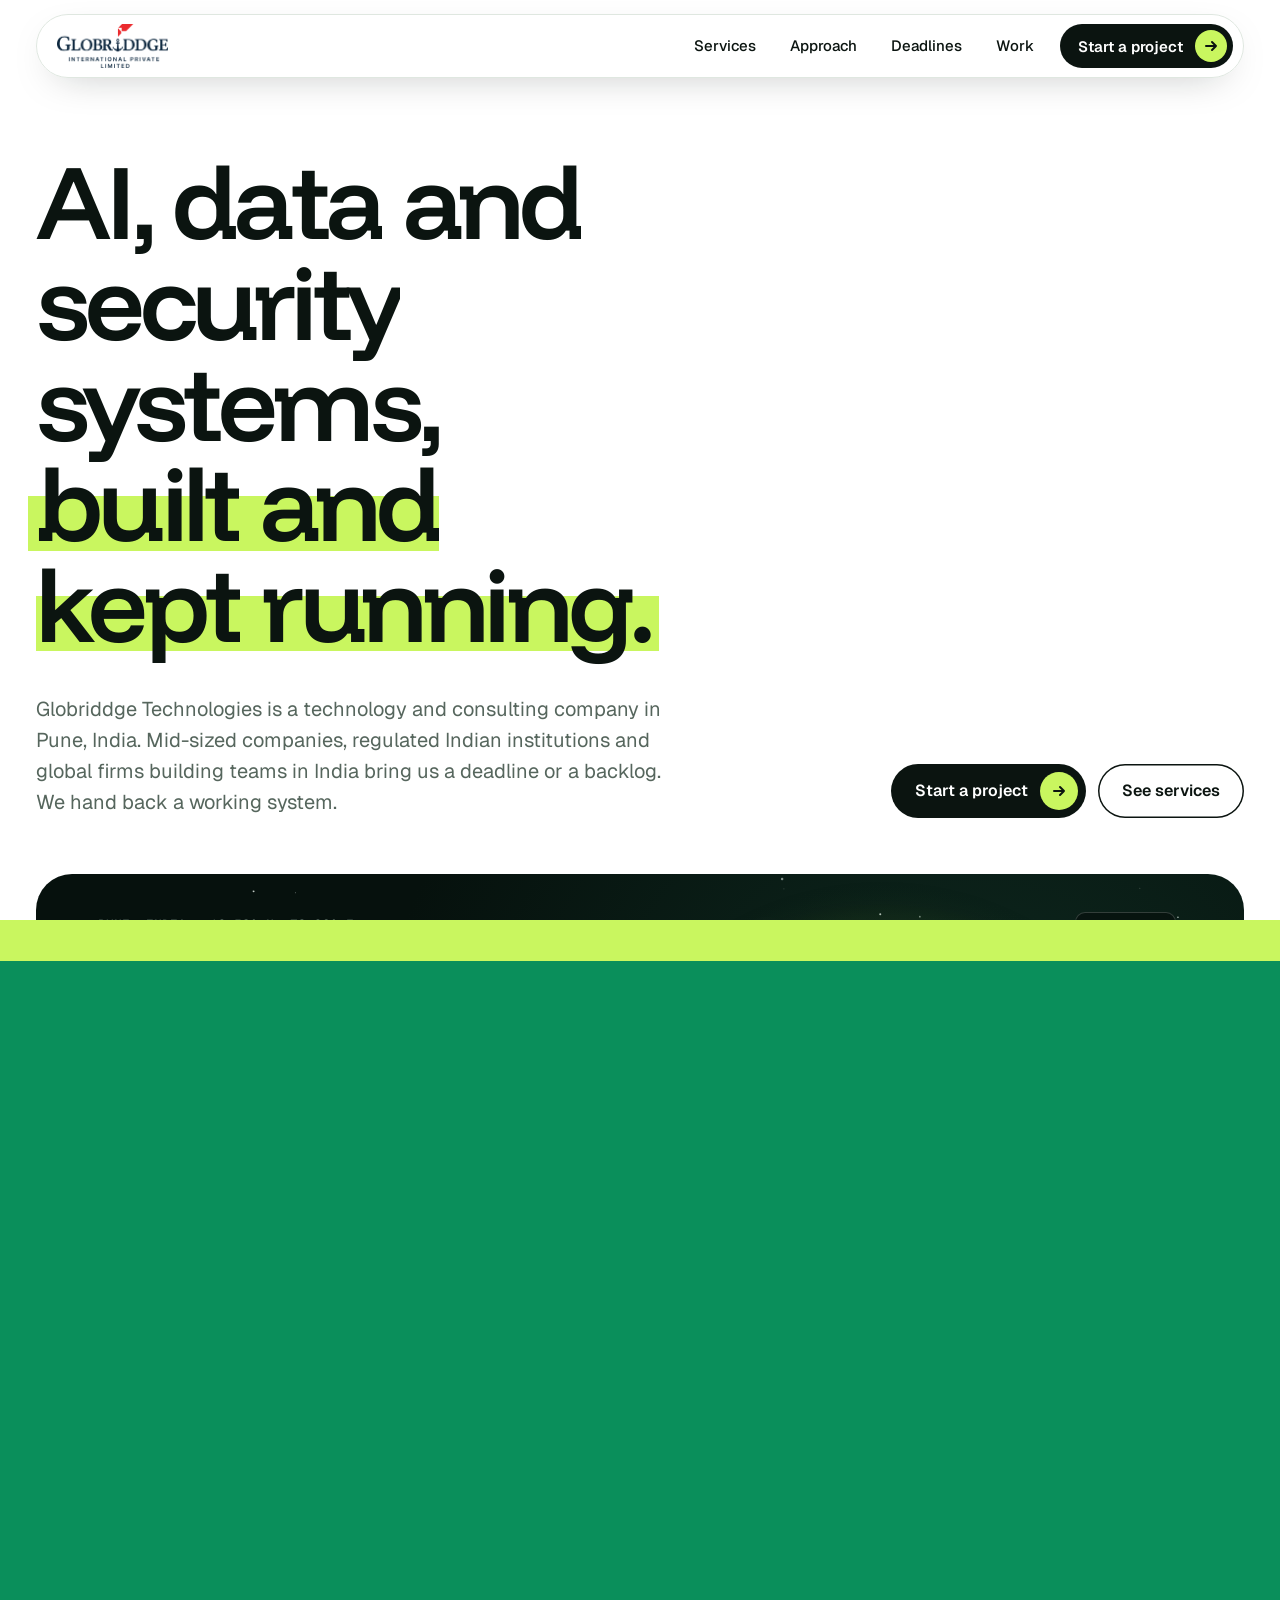
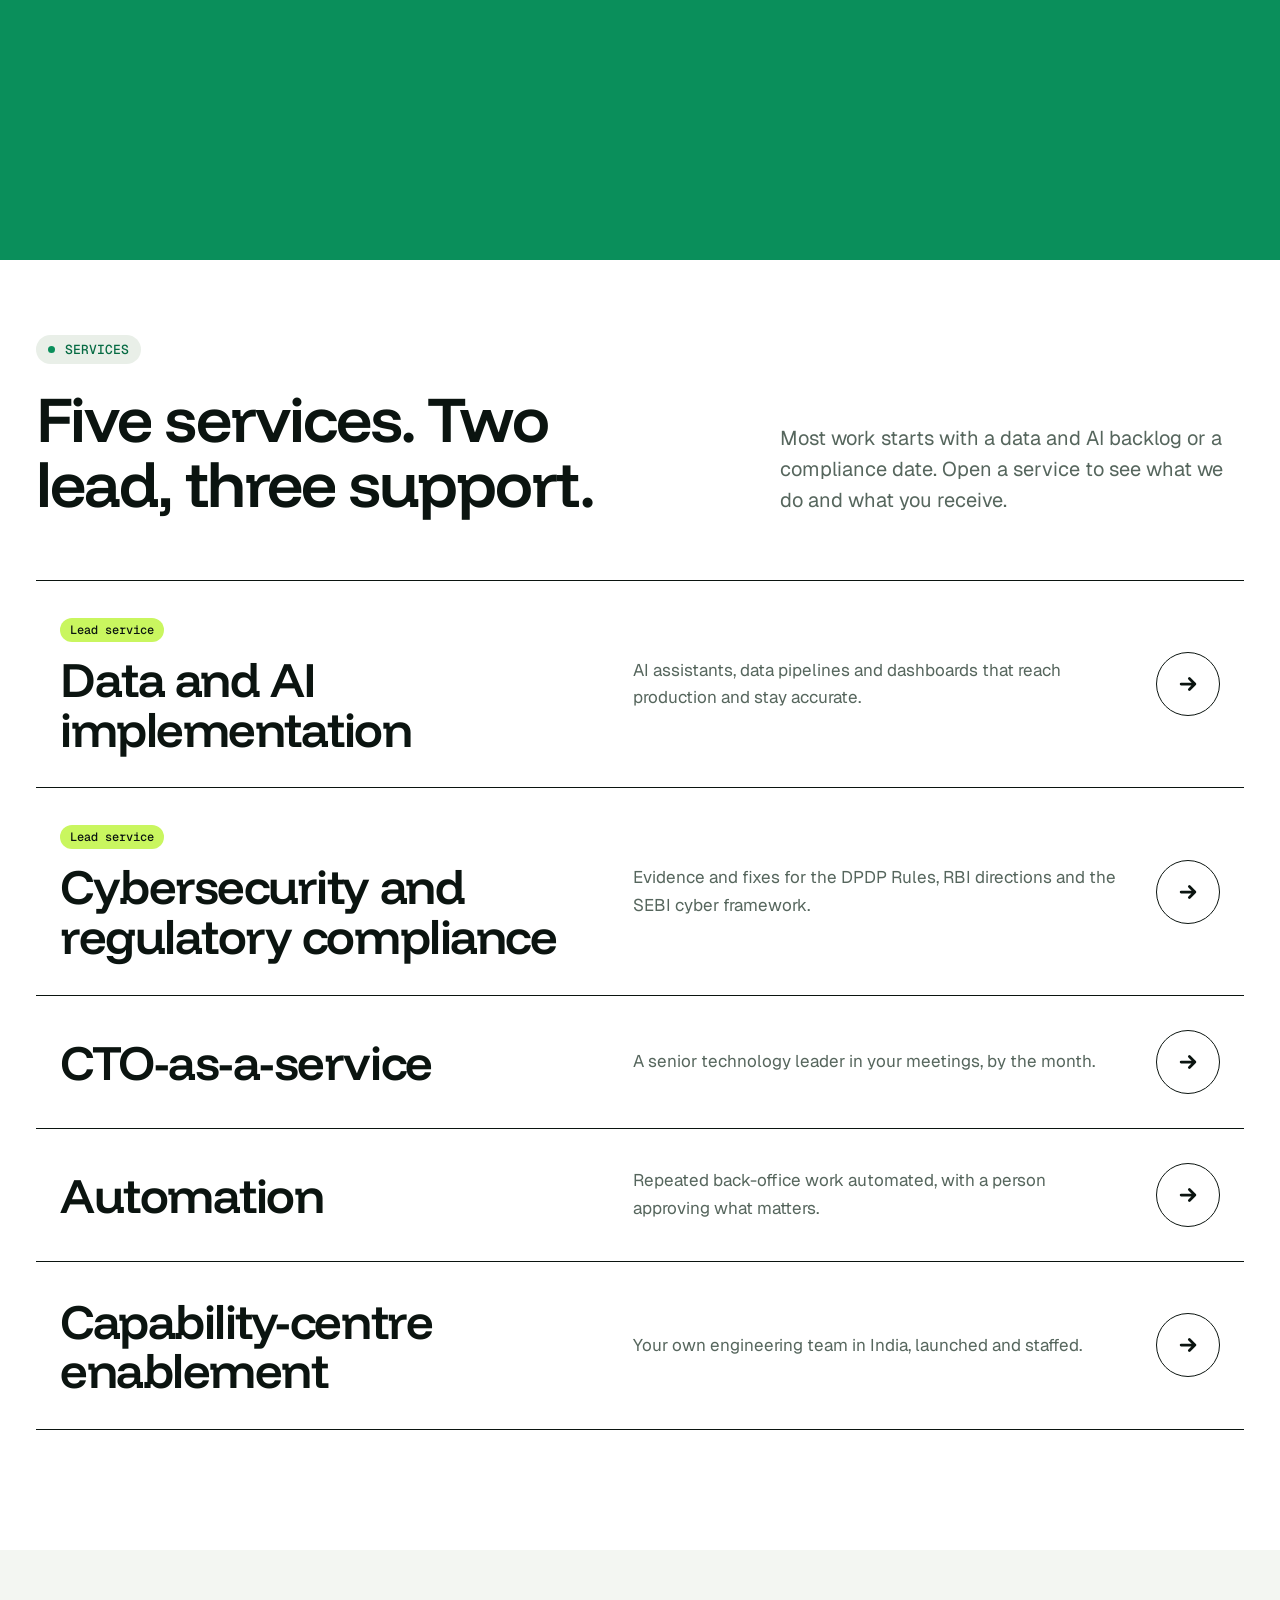
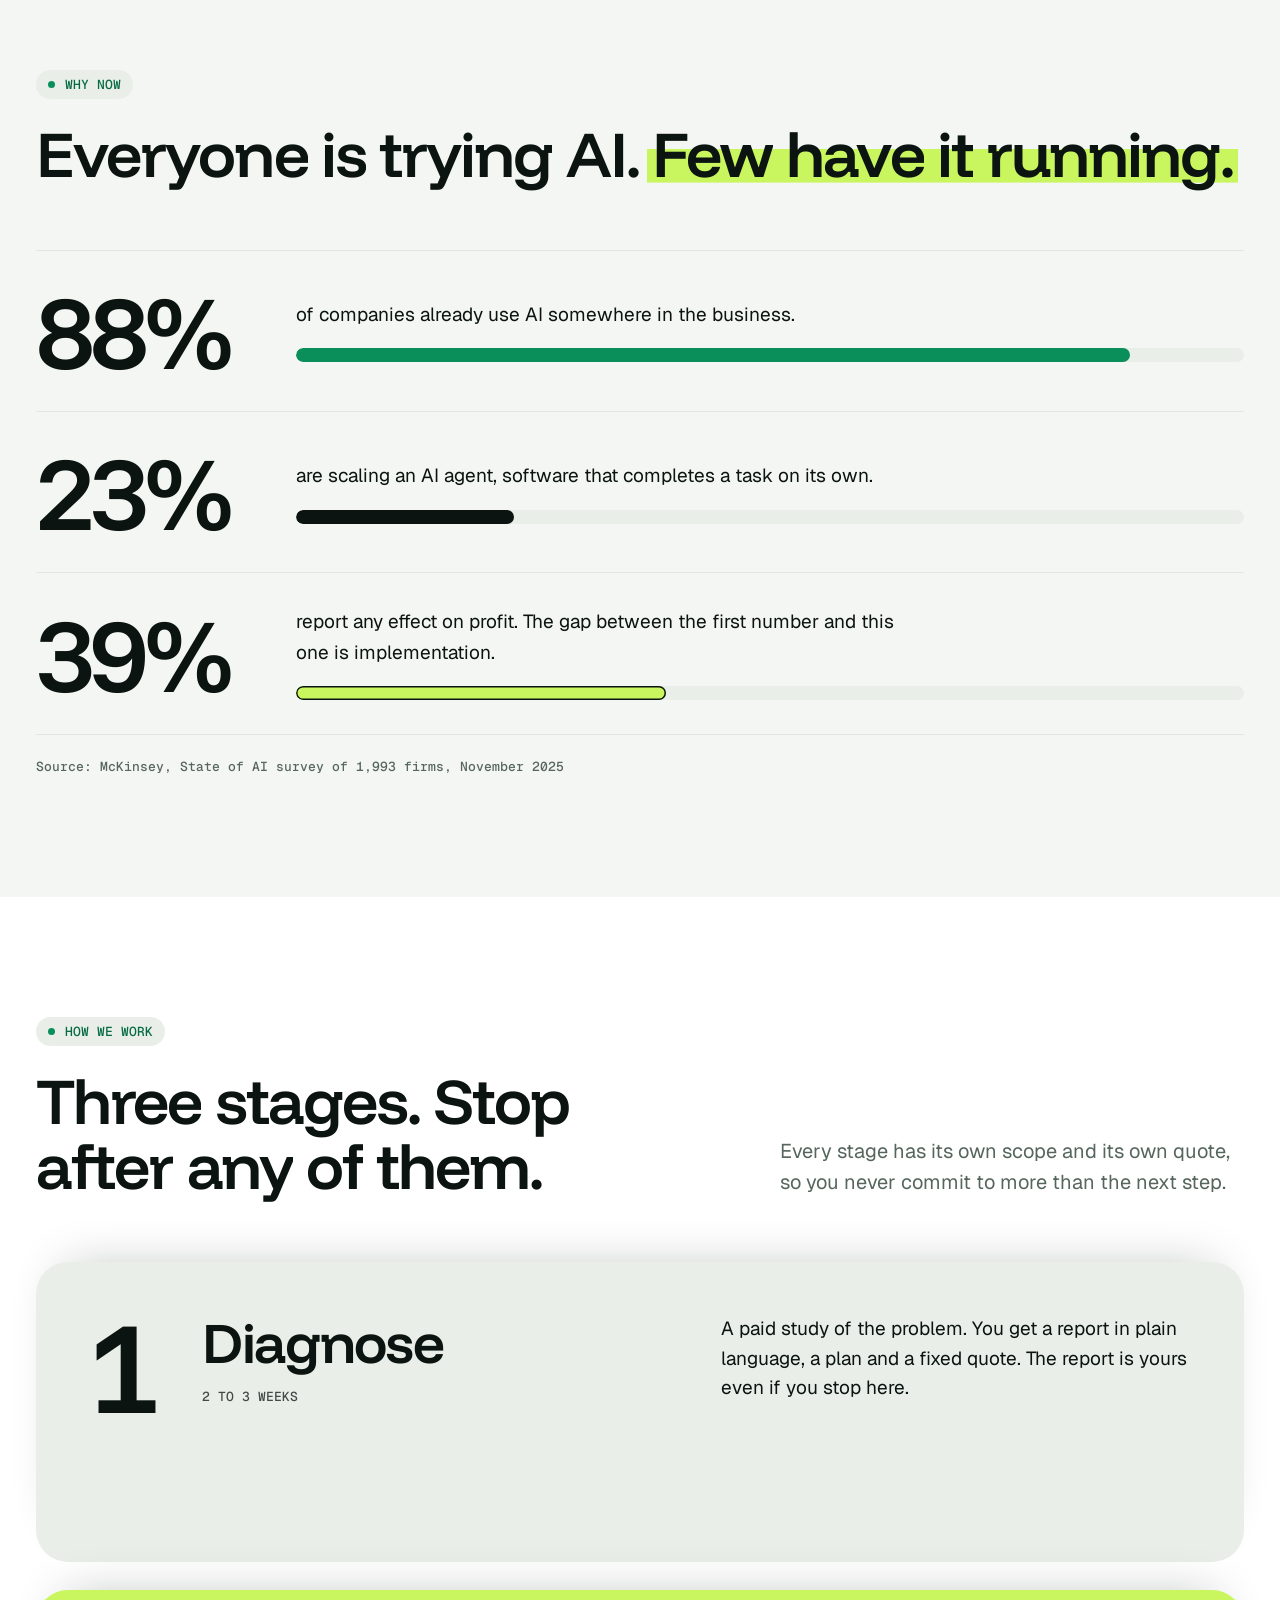
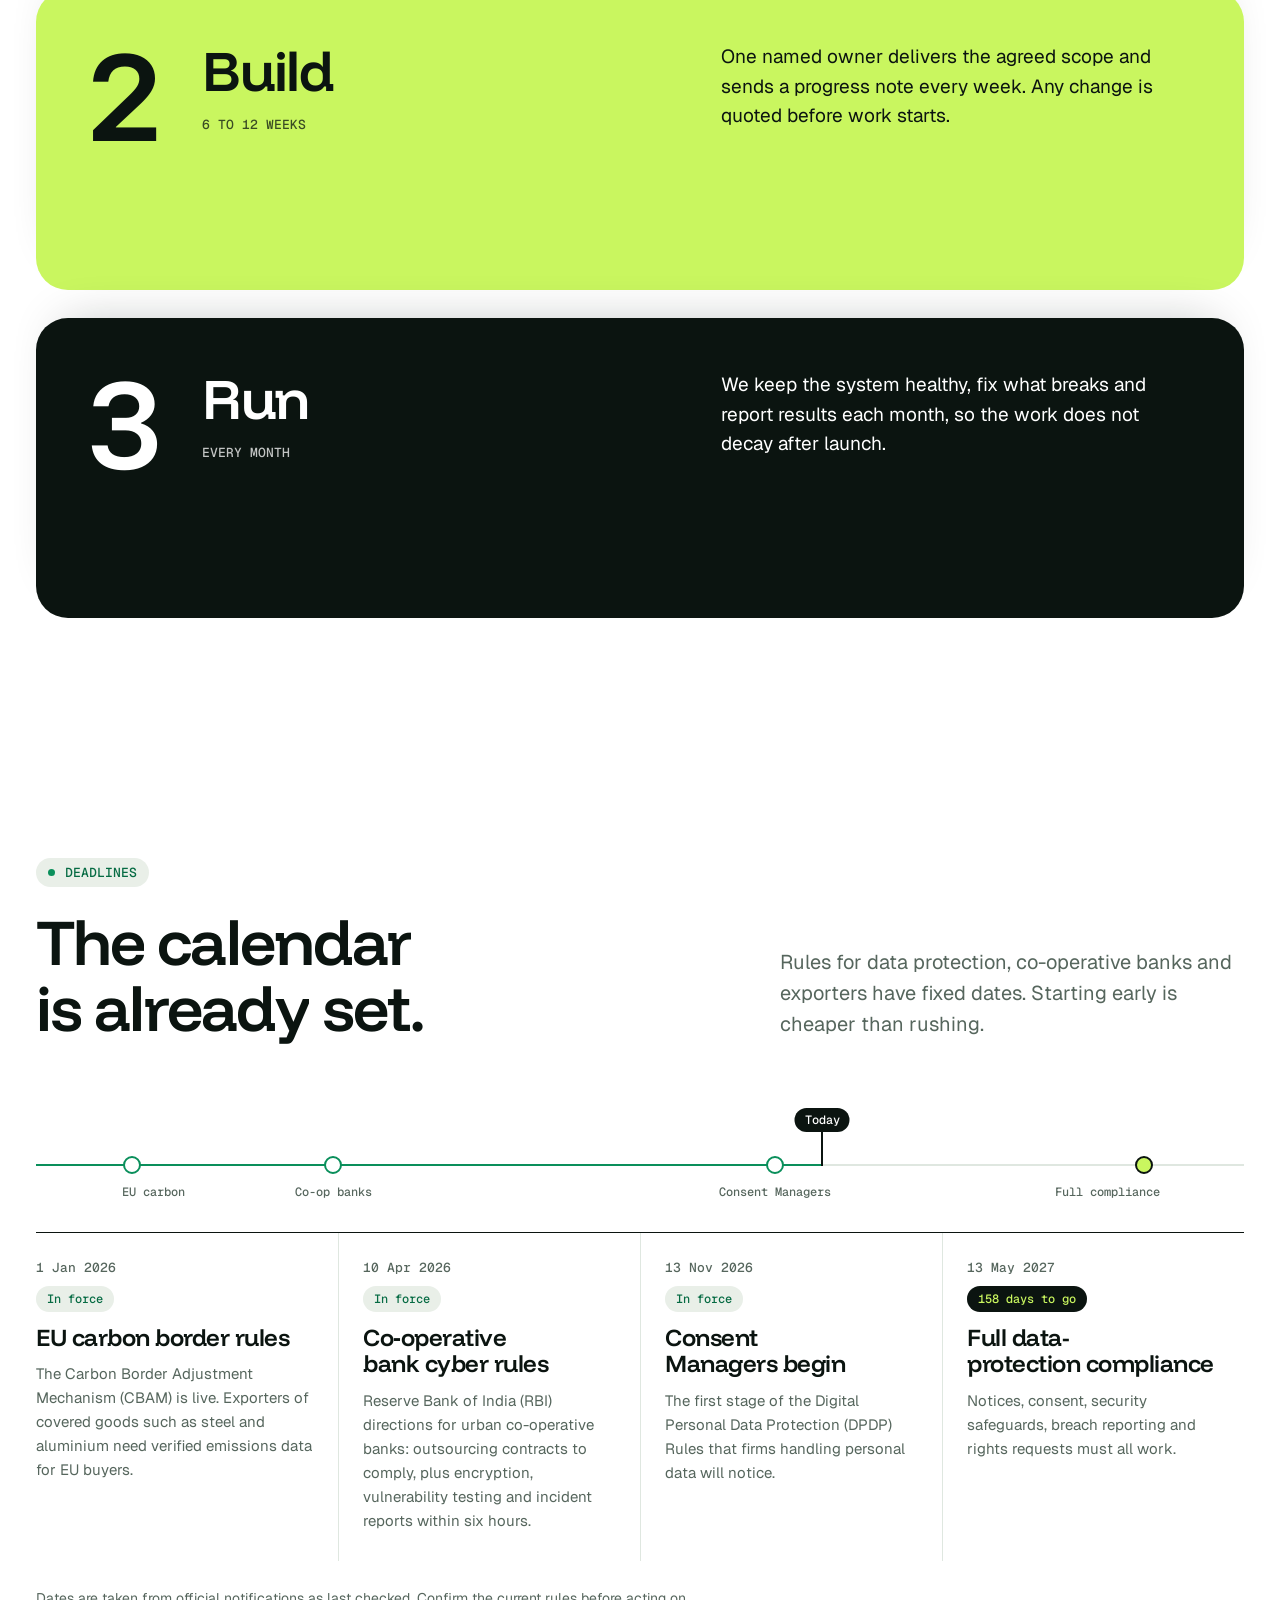
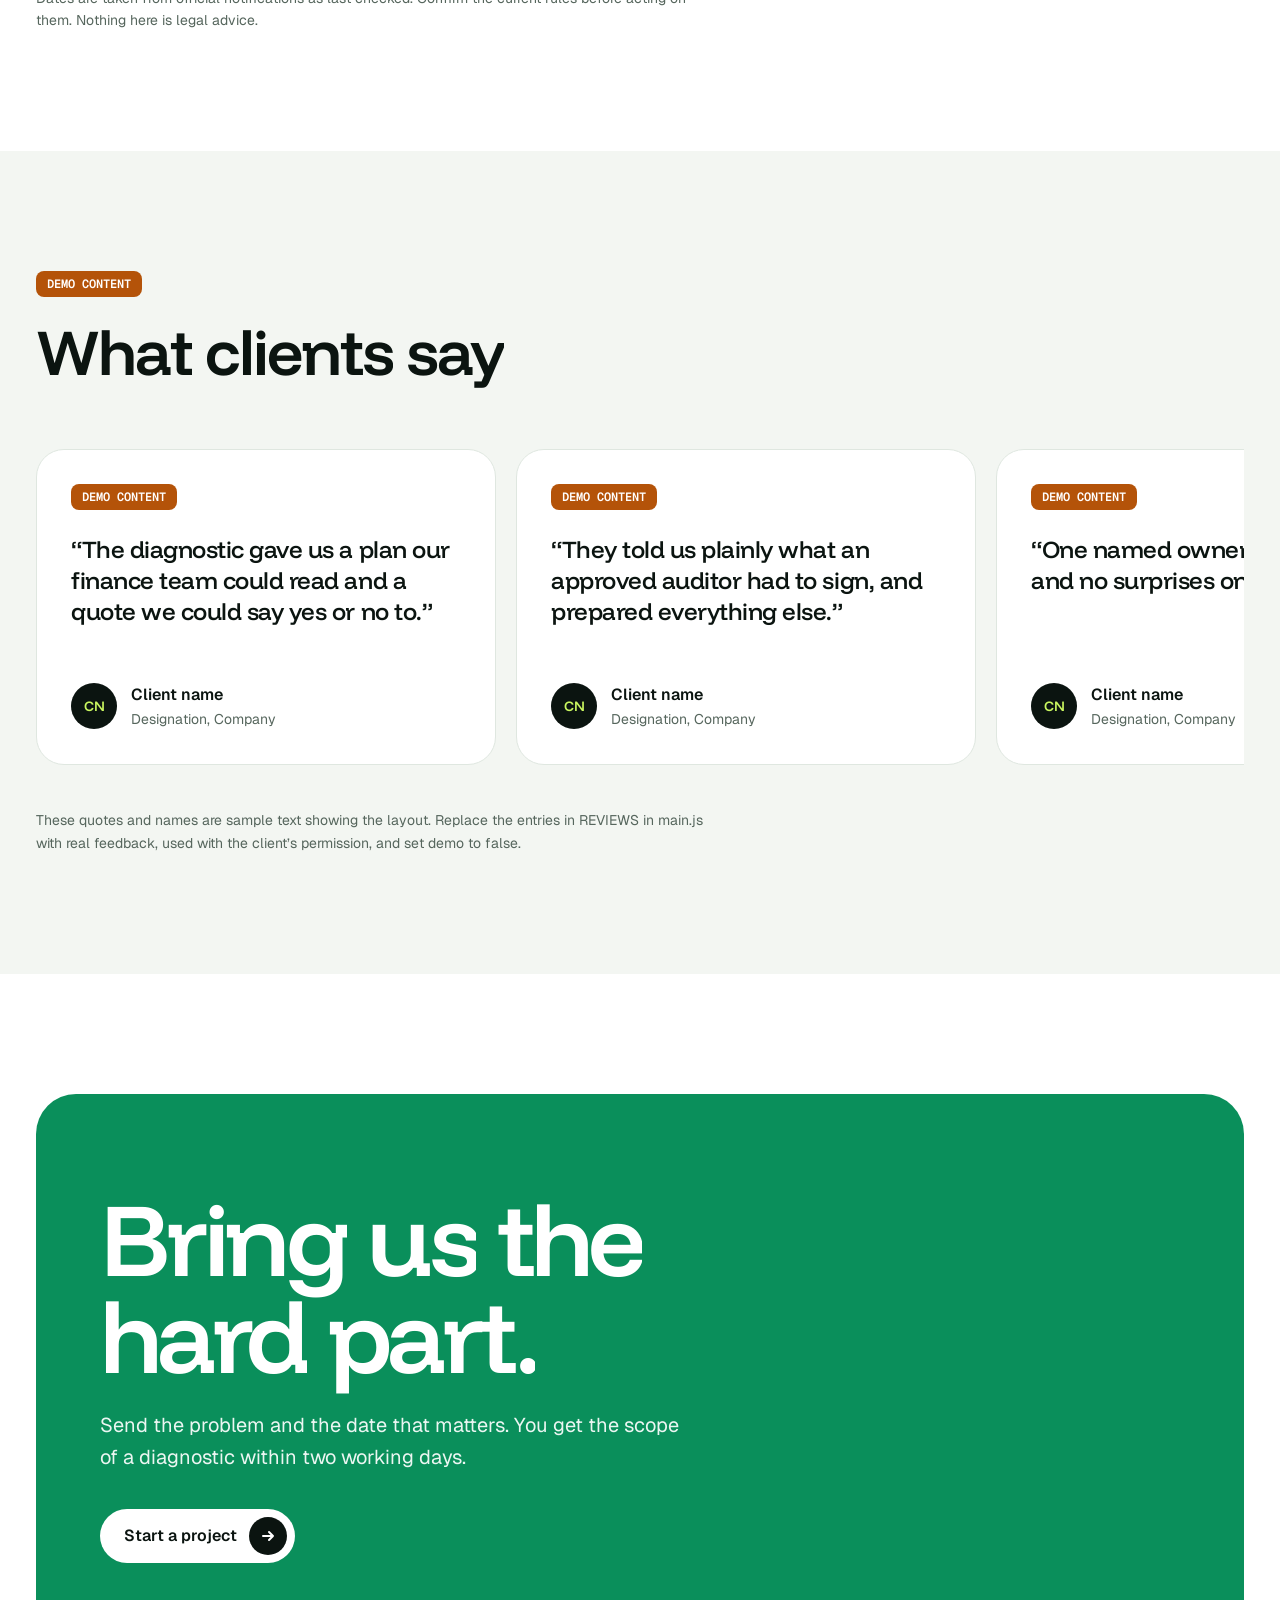
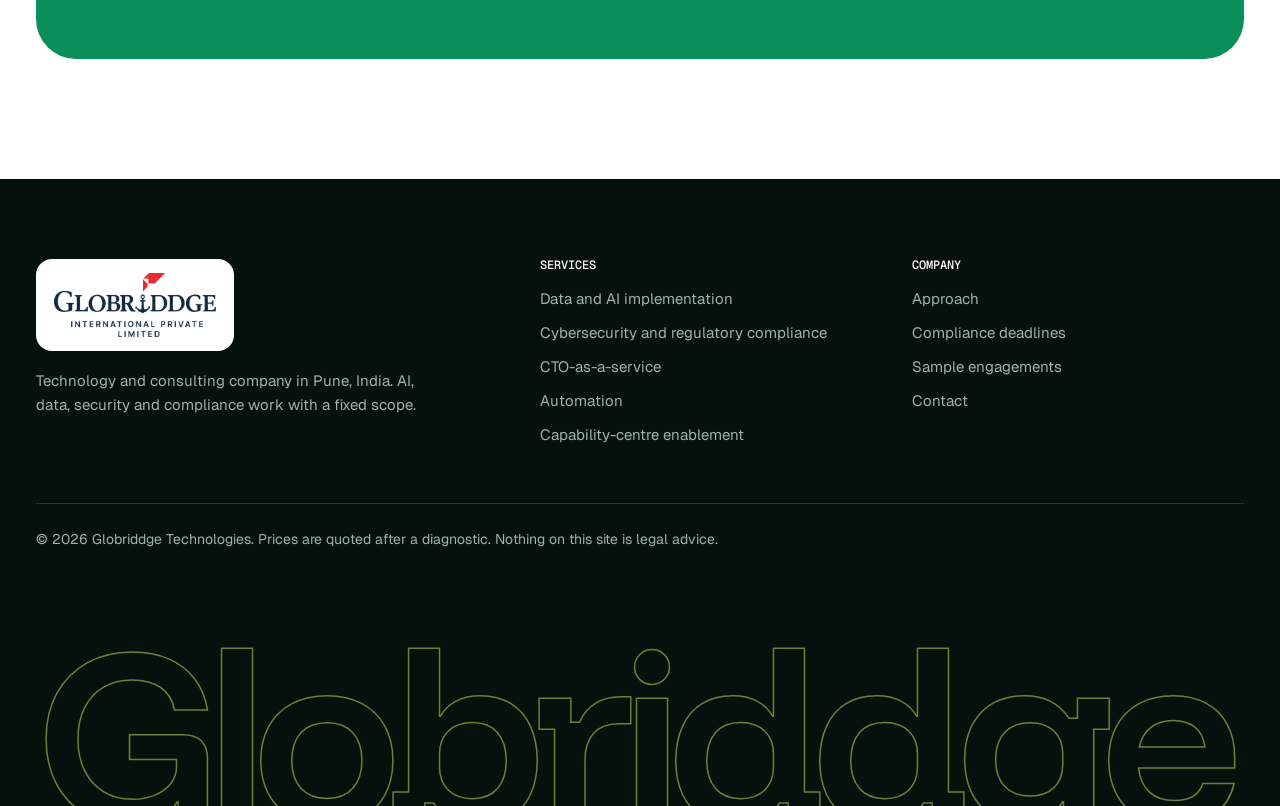
==== index.html @ 0684bd6a "Add Globriddge website for GitHub Pages Co-Authored-By: Claude Fable 5.2 <noreply@anthropic.com> Cla" ====
<!doctype html>
<html lang="en-IN">
<head>
<meta charset="utf-8">
<meta name="viewport" content="width=device-width, initial-scale=1, viewport-fit=cover">
<title>AI, Data and Cybersecurity Consulting, Pune | Globriddge</title>
<meta name="description" content="Technology and consulting company in Pune: AI and data implementation, cybersecurity, DPDP and RBI compliance, and CTO-as-a-service.">
<meta name="robots" content="index, follow, max-image-preview:large">
<link rel="canonical" href="https://globparth.github.io/glob_website/">
<meta name="theme-color" content="#FFFFFF">
<meta name="geo.region" content="IN-MH">
<meta name="geo.placename" content="Pune">
<meta property="og:type" content="website">
<meta property="og:site_name" content="Globriddge Technologies">
<meta property="og:locale" content="en_IN">
<meta property="og:title" content="AI, Data and Cybersecurity Consulting, Pune | Globriddge">
<meta property="og:description" content="Technology and consulting company in Pune: AI and data implementation, cybersecurity, DPDP and RBI compliance, and CTO-as-a-service.">
<meta property="og:url" content="https://globparth.github.io/glob_website/">
<meta property="og:image" content="https://globparth.github.io/glob_website/og-image.png">
<meta property="og:image:width" content="1200">
<meta property="og:image:height" content="630">
<meta name="twitter:card" content="summary_large_image">
<meta name="twitter:title" content="AI, Data and Cybersecurity Consulting, Pune | Globriddge">
<meta name="twitter:description" content="Technology and consulting company in Pune: AI and data implementation, cybersecurity, DPDP and RBI compliance, and CTO-as-a-service.">
<meta name="twitter:image" content="https://globparth.github.io/glob_website/og-image.png">
<link rel="icon" href="favicon.svg" type="image/svg+xml">
<link rel="icon" href="data:image/svg+xml,%3Csvg xmlns='http://www.w3.org/2000/svg' viewBox='0 0 40 40'%3E%3Crect width='40' height='40' rx='12' fill='%230B1410'/%3E%3Cpath d='M6 29 14 17 20 24 27 11 34 29' fill='none' stroke='%23C9F65F' stroke-width='3.2' stroke-linecap='round' stroke-linejoin='round'/%3E%3C/svg%3E">
<link rel="apple-touch-icon" href="logo.png">
<link rel="preconnect" href="https://fonts.googleapis.com">
<link rel="preconnect" href="https://fonts.gstatic.com" crossorigin>
<link rel="stylesheet" href="https://fonts.googleapis.com/css2?family=Funnel+Display:wght@400;500;600;700&family=Geist:wght@400;500;600&family=Geist+Mono:wght@500;600&display=swap">
<link rel="stylesheet" href="style.css">
<script>try{if(sessionStorage.getItem("gbT"))document.documentElement.className="arriving pre"}catch(e){}</script>
<script type="application/ld+json">{"@context": "https://schema.org", "@graph": [{"@type": ["ProfessionalService", "Organization"], "@id": "https://globparth.github.io/glob_website/#organization", "name": "Globriddge Technologies", "url": "https://globparth.github.io/glob_website/", "logo": {"@type": "ImageObject", "url": "https://globparth.github.io/glob_website/logo.png", "width": 512, "height": 512}, "image": "https://globparth.github.io/glob_website/og-image.png", "description": "Globriddge Technologies turns deadlines and backlogs into finished AI, data and security systems for mid-sized companies, regulated Indian institutions and global firms building in India.", "address": {"@type": "PostalAddress", "addressLocality": "Pune", "addressRegion": "Maharashtra", "addressCountry": "IN"}, "geo": {"@type": "GeoCoordinates", "latitude": 18.52, "longitude": 73.86}, "areaServed": [{"@type": "Country", "name": "India"}, {"@type": "Place", "name": "Worldwide"}], "hasOfferCatalog": {"@type": "OfferCatalog", "name": "Services", "itemListElement": [{"@type": "Offer", "itemOffered": {"@type": "Service", "name": "Data and AI implementation", "description": "AI assistants, data pipelines and dashboards taken from pilot to production, with tests that check every answer. Technology consulting from Pune, India.", "url": "https://globparth.github.io/glob_website/data-ai-implementation.html"}}, {"@type": "Offer", "itemOffered": {"@type": "Service", "name": "Cybersecurity and regulatory compliance", "description": "Readiness for India’s DPDP Rules, RBI cyber directions for urban co-operative banks and the SEBI cyber framework: gap reports, evidence packs and managed compliance.", "url": "https://globparth.github.io/glob_website/cybersecurity-compliance.html"}}, {"@type": "Offer", "itemOffered": {"@type": "Service", "name": "CTO-as-a-service", "description": "A senior technology leader by the month: architecture reviews, vendor and hiring decisions, cost control and technical due diligence for investors.", "url": "https://globparth.github.io/glob_website/cto-as-a-service.html"}}, {"@type": "Offer", "itemOffered": {"@type": "Service", "name": "Automation", "description": "Document, workflow and back-office automation with human approval steps. We measure hours before we start, so the saving is a number and not a guess.", "url": "https://globparth.github.io/glob_website/business-automation.html"}}, {"@type": "Offer", "itemOffered": {"@type": "Service", "name": "Capability-centre enablement", "description": "Set-up support, engineering pods and onboarding for companies building a Global Capability Centre (GCC) in India: cloud, security baseline and hiring.", "url": "https://globparth.github.io/glob_website/capability-centre-enablement.html"}}]}}, {"@type": "WebSite", "@id": "https://globparth.github.io/glob_website/#website", "url": "https://globparth.github.io/glob_website/", "name": "Globriddge Technologies", "publisher": {"@id": "https://globparth.github.io/glob_website/#organization"}, "inLanguage": "en-IN"}]}</script>
</head>
<body>
<a class="skip" href="#main">Skip to content</a><div class="curtain" aria-hidden="true"></div><header class="nav" id="nav"><div class="wrap"><div class="pill"><a class="logo" href="index.html" aria-label="Globriddge, home"><img src="brand-logo.png" alt="Globriddge International Private Limited" width="904" height="357"></a><button class="burger" id="burger" aria-expanded="false" aria-controls="menu" aria-label="Open menu"><svg viewBox="0 0 24 24" fill="none" stroke="currentColor" stroke-width="2" stroke-linecap="round"><path d="M4 8h16M4 16h16"/></svg></button><nav class="menu" id="menu" aria-label="Main"><a href="services.html">Services</a><a href="approach.html">Approach</a><a href="deadlines.html">Deadlines</a><a href="work.html">Work</a><a class="btn " href="contact.html">Start a project<i><svg viewBox="0 0 16 16" fill="none" stroke="currentColor" stroke-width="2" stroke-linecap="round" stroke-linejoin="round" aria-hidden="true"><path d="M3 8h10M9 4l4 4-4 4"/></svg></i></a></nav></div></div></header><main id="main"><section class="hero"><div class="wrap">
<h1 data-words>AI, data and security systems, <span class="hl">built and kept running.</span></h1>
<div class="hero-row"><p class="lede">Globriddge Technologies is a technology and consulting company in Pune, India. Mid-sized companies, regulated Indian institutions and global firms building teams in India bring us a deadline or a backlog. We hand back a working system.</p><div class="cta"><a class="btn " href="contact.html">Start a project<i><svg viewBox="0 0 16 16" fill="none" stroke="currentColor" stroke-width="2" stroke-linecap="round" stroke-linejoin="round" aria-hidden="true"><path d="M3 8h10M9 4l4 4-4 4"/></svg></i></a><a class="btn alt" href="services.html">See services</a></div></div>
<div class="stage"><canvas id="stars" aria-hidden="true"></canvas><div class="stage-info"><span class="coord"><i aria-hidden="true"></i>PUNE, INDIA · 18.52° N, 73.86° E</span>
<p class="base">Based in Pune. Working across India and abroad.</p>
<ul class="facts"><li>Fixed scope and a fixed quote</li><li>A person approves AI output</li><li>Reports in plain language</li></ul></div>
<div class="globe-box"><canvas id="globe" role="img" aria-label="The Earth, rotating, with Pune highlighted and lines reaching other world cities. Drag to spin it."></canvas><div class="gl-tag t2"><b>BASE</b>Pune, India</div><div class="gl-tag t1"><b>REACH</b>India and abroad</div><div class="gl-tag t3" aria-hidden="true">DRAG TO SPIN</div></div></div>
</div></section>
<div class="tick" aria-hidden="true"><div class="tr"><span>Data and AI</span><span>Cybersecurity</span><span>Compliance</span><span>CTO-as-a-service</span><span>Automation</span></div><div class="tr rev"><span>Diagnose</span><span>Build</span><span>Run</span><span>Fixed scope</span><span>Plain language</span></div></div>
<section class="sec"><div class="wrap"><div class="head split"><div style="display:grid;gap:22px;justify-items:start"><span class="eye">SERVICES</span><h2 class="h2" data-words>Five services. Two lead, three support.</h2></div><p class="lede">Most work starts with a data and AI backlog or a compliance date. Open a service to see what we do and what you receive.</p></div><div class="rows"><a class="row" href="data-ai-implementation.html"><div><span class="tag">Lead service</span><h3>Data and AI implementation</h3></div><p>AI assistants, data pipelines and dashboards that reach production and stay accurate.</p><span class="ar"><svg viewBox="0 0 16 16" fill="none" stroke="currentColor" stroke-width="2" stroke-linecap="round" stroke-linejoin="round" aria-hidden="true"><path d="M3 8h10M9 4l4 4-4 4"/></svg></span></a><a class="row" href="cybersecurity-compliance.html"><div><span class="tag">Lead service</span><h3>Cybersecurity and regulatory compliance</h3></div><p>Evidence and fixes for the DPDP Rules, RBI directions and the SEBI cyber framework.</p><span class="ar"><svg viewBox="0 0 16 16" fill="none" stroke="currentColor" stroke-width="2" stroke-linecap="round" stroke-linejoin="round" aria-hidden="true"><path d="M3 8h10M9 4l4 4-4 4"/></svg></span></a><a class="row" href="cto-as-a-service.html"><div><h3>CTO-as-a-service</h3></div><p>A senior technology leader in your meetings, by the month.</p><span class="ar"><svg viewBox="0 0 16 16" fill="none" stroke="currentColor" stroke-width="2" stroke-linecap="round" stroke-linejoin="round" aria-hidden="true"><path d="M3 8h10M9 4l4 4-4 4"/></svg></span></a><a class="row" href="business-automation.html"><div><h3>Automation</h3></div><p>Repeated back-office work automated, with a person approving what matters.</p><span class="ar"><svg viewBox="0 0 16 16" fill="none" stroke="currentColor" stroke-width="2" stroke-linecap="round" stroke-linejoin="round" aria-hidden="true"><path d="M3 8h10M9 4l4 4-4 4"/></svg></span></a><a class="row" href="capability-centre-enablement.html"><div><h3>Capability-centre enablement</h3></div><p>Your own engineering team in India, launched and staffed.</p><span class="ar"><svg viewBox="0 0 16 16" fill="none" stroke="currentColor" stroke-width="2" stroke-linecap="round" stroke-linejoin="round" aria-hidden="true"><path d="M3 8h10M9 4l4 4-4 4"/></svg></span></a></div></div></section>
<section class="sec soft"><div class="wrap"><div class="head"><span class="eye">WHY NOW</span><h2 class="h2" data-words>Everyone is trying AI. <span class="hl">Few have it running.</span></h2></div>
<div class="bars"><div class="bar"><b><span data-count="88">88</span>%</b><div><p>of companies already use AI somewhere in the business.</p><div class="track"><i style="--w:88%"></i></div></div></div>
<div class="bar"><b><span data-count="23">23</span>%</b><div><p>are scaling an AI agent, software that completes a task on its own.</p><div class="track"><i style="--w:23%"></i></div></div></div>
<div class="bar"><b><span data-count="39">39</span>%</b><div><p>report any effect on profit. The gap between the first number and this one is implementation.</p><div class="track"><i style="--w:39%"></i></div></div></div></div>
<p class="src">Source: McKinsey, State of AI survey of 1,993 firms, November 2025</p></div></section>
<section class="sec"><div class="wrap"><div class="head split"><div style="display:grid;gap:22px;justify-items:start"><span class="eye">HOW WE WORK</span><h2 class="h2" data-words>Three stages. Stop after any of them.</h2></div><p class="lede">Every stage has its own scope and its own quote, so you never commit to more than the next step.</p></div><div class="stack">
<article class="scard" style="--i:0"><div class="n">1</div><div><h3>Diagnose</h3><span class="t">2 TO 3 WEEKS</span></div><p>A paid study of the problem. You get a report in plain language, a plan and a fixed quote. The report is yours even if you stop here.</p></article>
<article class="scard" style="--i:1"><div class="n">2</div><div><h3>Build</h3><span class="t">6 TO 12 WEEKS</span></div><p>One named owner delivers the agreed scope and sends a progress note every week. Any change is quoted before work starts.</p></article>
<article class="scard" style="--i:2"><div class="n">3</div><div><h3>Run</h3><span class="t">EVERY MONTH</span></div><p>We keep the system healthy, fix what breaks and report results each month, so the work does not decay after launch.</p></article></div></div></section>
<section class="sec"><div class="wrap"><div class="head split"><div style="display:grid;gap:22px;justify-items:start"><span class="eye">DEADLINES</span><h2 class="h2" data-words>The calendar is already set.</h2></div><p class="lede">Rules for data protection, co-operative banks and exporters have fixed dates. Starting early is cheaper than rushing.</p></div><div class="tl" id="tl" aria-hidden="true"><div class="base"></div><div class="done"></div><i class="pt first" data-d="2026-01-01"><span>EU carbon</span></i><i class="pt" data-d="2026-04-10"><span>Co-op banks</span></i><i class="pt" data-d="2026-11-13"><span>Consent Managers</span></i><i class="pt last" data-d="2027-05-13"><span>Full compliance</span></i><div class="now"><em>Today</em></div></div><div class="dgrid"><article class="dcard" data-date="2026-01-01"><time>1 Jan 2026</time><span class="st"></span><h3>EU carbon border rules</h3><p>The Carbon Border Adjustment Mechanism (CBAM) is live. Exporters of covered goods such as steel and aluminium need verified emissions data for EU buyers.</p></article><article class="dcard" data-date="2026-04-10"><time>10 Apr 2026</time><span class="st"></span><h3>Co&#8209;operative bank cyber rules</h3><p>Reserve Bank of India (RBI) directions for urban co-operative banks: outsourcing contracts to comply, plus encryption, vulnerability testing and incident reports within six hours.</p></article><article class="dcard" data-date="2026-11-13"><time>13 Nov 2026</time><span class="st"></span><h3>Consent Managers begin</h3><p>The first stage of the Digital Personal Data Protection (DPDP) Rules that firms handling personal data will notice.</p></article><article class="dcard" data-date="2027-05-13"><time>13 May 2027</time><span class="st"></span><h3>Full data-protection compliance</h3><p>Notices, consent, security safeguards, breach reporting and rights requests must all work.</p></article></div><p class="fine">Dates are taken from official notifications as last checked. Confirm the current rules before acting on them. Nothing here is legal advice.</p></div></section><section class="sec soft"><div class="wrap"><div class="head"><span class="demo demo-flag" hidden>DEMO CONTENT</span><h2 class="h2" data-words>What clients say</h2></div><div class="rail" id="revs" tabindex="0" aria-label="Client reviews, scroll sideways"></div><p class="fine demo-note" hidden>These quotes and names are sample text showing the layout. Replace the entries in REVIEWS in main.js with real feedback, used with the client’s permission, and set demo to false.</p></div></section><section class="sec"><div class="wrap"><div class="cpanel"><div class="rings" aria-hidden="true"><i></i><i></i><i></i></div><h2 data-words>Bring us the hard part.</h2><p>Send the problem and the date that matters. You get the scope of a diagnostic within two working days.</p><div class="cta"><a class="btn lt" href="contact.html">Start a project<i><svg viewBox="0 0 16 16" fill="none" stroke="currentColor" stroke-width="2" stroke-linecap="round" stroke-linejoin="round" aria-hidden="true"><path d="M3 8h10M9 4l4 4-4 4"/></svg></i></a></div></div></div></section></main><footer><div class="wrap"><div class="fg"><div><a class="logo chip" href="index.html"><img src="brand-logo.png" alt="Globriddge International Private Limited" width="904" height="357"></a><p style="margin-top:18px;max-width:38ch">Technology and consulting company in Pune, India. AI, data, security and compliance work with a fixed scope.</p></div><div><h4>SERVICES</h4><ul><li><a href="data-ai-implementation.html">Data and AI implementation</a></li><li><a href="cybersecurity-compliance.html">Cybersecurity and regulatory compliance</a></li><li><a href="cto-as-a-service.html">CTO-as-a-service</a></li><li><a href="business-automation.html">Automation</a></li><li><a href="capability-centre-enablement.html">Capability-centre enablement</a></li></ul></div><div><h4>COMPANY</h4><ul><li><a href="approach.html">Approach</a></li><li><a href="deadlines.html">Compliance deadlines</a></li><li><a href="work.html">Sample engagements</a></li><li><a href="contact.html">Contact</a></li></ul></div></div><div class="legal"><p>© <span class="yr">2026</span> Globriddge Technologies. Prices are quoted after a diagnostic. Nothing on this site is legal advice.</p></div><div class="mark" aria-hidden="true">Globriddge</div></div></footer>
<script src="main.js"></script>
</body>
</html>
---- style.css ----
/* Globriddge Technologies. Concept: a bright, quiet page with one dark window onto the Earth. White ground, near-black type, one emerald, and a lime highlighter used like a marker pen. */
:root{
  --bg:#FFFFFF; --soft:#F3F6F2; --soft2:#E9EFE8; --ink:#0B1410; --muted:#56665D; --line:#DFE7E0;
  --acc:#0A8F5B; --acc-d:#066B43; --hi:#C9F65F; --dark:#06110D; --dark-ink:#EAF5EE; --dark-muted:#9DB5A8; --flag:#B45309;
  --display:'Funnel Display','Helvetica Neue',Arial,sans-serif;
  --body:'Geist','Helvetica Neue',Arial,sans-serif;
  --mono:'Geist Mono',ui-monospace,Menlo,Consolas,monospace;
  color-scheme:light;
}
*{box-sizing:border-box}
html{scroll-behavior:smooth;scroll-padding-top:110px;background:var(--bg)}
body{margin:0;background:var(--bg);color:var(--ink);font:17px/1.6 var(--body);-webkit-font-smoothing:antialiased;overflow-x:hidden}
h1,h2,h3,h4{margin:0;font-family:var(--display);font-weight:600;letter-spacing:-.03em;line-height:1.02;text-wrap:balance}
p{margin:0}
a{color:inherit}
button{font:inherit;color:inherit}
[hidden]{display:none!important}
::selection{background:var(--hi);color:var(--ink)}
:focus-visible{outline:2.5px solid var(--acc);outline-offset:3px;border-radius:8px}
.wrap{max-width:1240px;margin:0 auto;padding-left:max(16px,env(safe-area-inset-left,0px));padding-right:max(16px,env(safe-area-inset-right,0px))}
.sec{padding-block:120px}
.sec.soft{background:var(--soft)}
.h2{font-size:clamp(34px,5vw,68px)}
.lede{font-size:20px;color:var(--muted);max-width:56ch;line-height:1.55}
.head{display:grid;gap:22px;margin-bottom:64px;justify-items:start}
.head.split{grid-template-columns:1.2fr .8fr;align-items:end;gap:48px}
.eye{display:inline-flex;align-items:center;gap:10px;font:500 13px/1 var(--mono);color:var(--acc-d);padding:8px 12px;border-radius:999px;background:var(--soft2)}
.eye::before{content:"";width:7px;height:7px;border-radius:50%;background:var(--acc)}
.hl{background:linear-gradient(var(--hi),var(--hi)) no-repeat 0 78%/100% 42%;padding-inline:.08em;margin-inline:-.08em}
.skip{position:absolute;left:-999px;top:8px;background:var(--ink);color:#fff;padding:10px 14px;border-radius:8px;z-index:400}
.skip:focus{left:16px}

/* buttons */
.btn{position:relative;display:inline-flex;align-items:center;gap:12px;padding:8px 8px 8px 24px;border-radius:999px;font:600 16px/1 var(--body);text-decoration:none;border:0;cursor:pointer;background:var(--ink);color:#fff;overflow:hidden;isolation:isolate;transition:transform .3s cubic-bezier(.2,.8,.2,1)}
.btn::before{content:"";position:absolute;inset:0;background:var(--acc);border-radius:inherit;transform:translateY(101%);transition:transform .45s cubic-bezier(.2,.8,.2,1);z-index:-1}
.btn:hover::before{transform:none}
.btn i{width:38px;height:38px;border-radius:50%;background:var(--hi);color:var(--ink);display:grid;place-items:center;flex:none;transition:transform .45s cubic-bezier(.2,.8,.2,1)}
.btn:hover i{transform:rotate(-45deg)}
.btn i svg{width:16px;height:16px}
.btn.alt{background:transparent;color:var(--ink);box-shadow:inset 0 0 0 1.5px var(--ink);padding:19px 24px}
.btn.alt:hover{color:#fff}.btn.alt::before{background:var(--ink)}
.btn.lt{background:#fff;color:var(--ink)}.btn.lt::before{background:var(--hi)}.btn.lt i{background:var(--ink);color:#fff}

/* nav: floating pill */
.nav{position:fixed;left:0;right:0;top:calc(14px + env(safe-area-inset-top,0px));z-index:200;transition:transform .45s cubic-bezier(.2,.8,.2,1);pointer-events:none}
.nav.hide{transform:translateY(-140%)}
.nav .pill{pointer-events:auto;display:flex;align-items:center;justify-content:space-between;gap:16px;height:64px;padding:0 10px 0 20px;border-radius:999px;background:rgba(255,255,255,.82);backdrop-filter:blur(18px) saturate(1.4);-webkit-backdrop-filter:blur(18px) saturate(1.4);border:1px solid var(--line);box-shadow:0 12px 40px -20px rgba(11,20,16,.35)}
.logo{display:flex;align-items:center;gap:10px;text-decoration:none;font:600 20px/1 var(--display);letter-spacing:-.02em}
.logo svg{width:32px;height:32px;flex:none}
.logo img{height:44px;width:auto;display:block}
.logo.chip{display:inline-flex;background:#fff;border-radius:16px;padding:14px 18px}.logo.chip img{height:64px}
@media (max-width:780px){.logo img{height:38px}}
.menu{display:flex;align-items:center;gap:2px;font-size:15px;font-weight:500}
.menu a:not(.btn){text-decoration:none;padding:10px 16px;border-radius:999px;transition:background .2s}
.menu a:not(.btn):hover{background:var(--soft2)}
.menu a[aria-current="page"]{background:var(--ink);color:#fff}
.menu .btn{margin-left:8px;padding:6px 6px 6px 18px;font-size:15px}.menu .btn i{width:32px;height:32px}
.burger{display:none;background:var(--ink);color:#fff;border:0;border-radius:50%;width:44px;height:44px;cursor:pointer}
.burger svg{width:20px;height:20px}

/* hero */
.hero{padding-block:150px 40px}
.hero h1{font-size:clamp(44px,8.2vw,124px);letter-spacing:-.045em;line-height:.96;max-width:12ch}
.hero-row{display:grid;grid-template-columns:1.1fr .9fr;gap:48px;align-items:end;margin-top:40px}
.hero-row .cta{justify-self:end}
.cta{display:flex;flex-wrap:wrap;gap:12px;align-items:center}
.stage{position:relative;margin-top:56px;border-radius:36px;background:radial-gradient(circle at 78% 40%,#0E2A20,var(--dark) 60%);color:var(--dark-ink);overflow:hidden;display:grid;grid-template-columns:.8fr 1.2fr;min-height:600px;isolation:isolate}
#stars{position:absolute;inset:0;width:100%;height:100%;z-index:-1}
.stage-info{padding:44px;display:flex;flex-direction:column;justify-content:space-between;gap:36px;min-width:0}
.coord{font:500 13px/1 var(--mono);color:var(--dark-muted);display:inline-flex;align-items:center;gap:10px}
.coord i{width:8px;height:8px;border-radius:50%;background:var(--hi);animation:beacon 2.2s ease-out infinite}
@keyframes beacon{0%{box-shadow:0 0 0 0 rgba(201,246,95,.7)}100%{box-shadow:0 0 0 14px transparent}}
.count b{display:block;font:600 clamp(72px,9vw,128px)/.9 var(--display);letter-spacing:-.05em;color:var(--hi);font-variant-numeric:tabular-nums}
.count span{font:500 13px/1.4 var(--mono);color:var(--dark-muted);display:block;margin-top:10px}
.count p{font:600 22px/1.2 var(--display);margin-top:16px;letter-spacing:-.02em}
.count a{display:inline-block;margin-top:14px;font-size:15px;color:var(--hi)}
.stage-info .base{font:600 clamp(30px,3.4vw,46px)/1.05 var(--display);letter-spacing:-.03em;color:var(--dark-ink);max-width:12ch}
.facts{list-style:none;margin:0;padding:0;display:grid;gap:10px;font-size:15px;color:var(--dark-muted)}
.facts li{display:flex;gap:10px;align-items:center}
.facts li::before{content:"";width:16px;height:1.5px;background:var(--hi)}
.globe-box{position:relative;aspect-ratio:1;width:100%;max-width:640px;margin:auto;min-width:0}
.globe-box canvas{width:100%;height:100%;display:block}
.gl-tag{position:absolute;font:500 12px/1.3 var(--mono);color:var(--dark-muted);padding:8px 11px;border:1px solid rgba(255,255,255,.18);border-radius:10px;background:rgba(6,17,13,.7);backdrop-filter:blur(8px)}
.gl-tag b{display:block;color:var(--hi);font-weight:500}
.gl-tag.t1{left:2%;bottom:8%}.gl-tag.t2{right:4%;top:6%}.gl-tag.t3{right:4%;bottom:4%;color:var(--hi)}

/* ticker */
.tick{overflow:hidden;padding-block:56px 0}
.tick .tr{display:flex;width:max-content;gap:40px;animation:tick 38s linear infinite}
.tick .tr.rev{animation-direction:reverse;animation-duration:46s;margin-top:6px}
.tick span{font:600 clamp(48px,7.4vw,112px)/1.05 var(--display);letter-spacing:-.04em;white-space:nowrap;display:inline-flex;align-items:center;gap:40px}
.tick span::after{content:"";width:.28em;height:.28em;border-radius:50%;background:var(--acc)}
.tick .tr.rev span{color:transparent;-webkit-text-stroke:1.5px var(--ink)}
.tick .tr.rev span::after{background:var(--hi);box-shadow:0 0 0 1.5px var(--ink)}
@keyframes tick{to{transform:translateX(-50%)}}

/* service rows */
.rows{border-top:1.5px solid var(--ink)}
.row{position:relative;display:grid;grid-template-columns:1.1fr 1fr 64px;gap:32px;align-items:center;padding:34px 24px;border-bottom:1.5px solid var(--ink);text-decoration:none;isolation:isolate;transition:color .35s,padding .45s cubic-bezier(.2,.8,.2,1)}
.row::before{content:"";position:absolute;inset:0;background:var(--acc);transform:scaleY(0);transform-origin:bottom;transition:transform .5s cubic-bezier(.2,.8,.2,1);z-index:-1}
.row:hover{color:#fff;padding-inline:40px}
.row:hover::before{transform:none}
.row h3{font-size:clamp(28px,3.8vw,52px)}
.row p{color:var(--muted);font-size:17px;transition:color .35s}
.row:hover p{color:rgba(255,255,255,.88)}
.row .ar{width:64px;height:64px;border-radius:50%;border:1.5px solid currentColor;display:grid;place-items:center;transition:transform .5s cubic-bezier(.2,.8,.2,1),background .35s,color .35s}
.row .ar svg{width:22px;height:22px}
.row:hover .ar{transform:rotate(-45deg);background:var(--hi);color:var(--ink);border-color:var(--hi)}
.row .tag{display:inline-block;font:500 12px/1 var(--mono);padding:6px 10px;border-radius:999px;background:var(--hi);color:var(--ink);margin-bottom:12px}
.row > *{min-width:0}

/* stat bars */
.bars{display:grid;gap:0;border-top:1px solid var(--line)}
.bar{display:grid;grid-template-columns:220px 1fr;gap:40px;align-items:center;padding:34px 0;border-bottom:1px solid var(--line)}
.bar b{font:600 clamp(60px,8vw,112px)/.9 var(--display);letter-spacing:-.05em;font-variant-numeric:tabular-nums}
.bar p{font-size:19px;max-width:48ch}
.track{height:14px;border-radius:999px;background:var(--soft2);margin-top:18px;overflow:hidden}
.track i{display:block;height:100%;width:var(--w);border-radius:inherit;background:var(--acc);transform-origin:left;transition:transform 1.6s cubic-bezier(.16,.84,.24,1)}
.bar:nth-child(2) .track i{background:var(--ink)}.bar:nth-child(3) .track i{background:var(--hi);box-shadow:inset 0 0 0 1.5px var(--ink)}
.anim .bar:not(.in) .track i{transform:scaleX(0)}
.src{font:500 13px/1.5 var(--mono);color:var(--muted);margin-top:22px}

/* stacking process cards */
.stack{display:grid;gap:28px}
.scard{position:sticky;top:calc(110px + var(--i)*26px);border-radius:32px;padding:52px;display:grid;grid-template-columns:auto 1fr 1fr;gap:48px;align-items:start;min-height:300px;box-shadow:0 -20px 50px -30px rgba(11,20,16,.3)}
.scard:nth-child(1){background:var(--soft2)}.scard:nth-child(2){background:var(--hi)}.scard:nth-child(3){background:var(--ink);color:#fff}
.scard .n{font:600 clamp(80px,10vw,150px)/.8 var(--display);letter-spacing:-.06em}
.scard h3{font-size:clamp(34px,4.4vw,60px)}
.scard .t{font:500 13px/1 var(--mono);display:block;margin-top:18px;opacity:.75}
.scard p{font-size:19px;line-height:1.55}
.scard > *{min-width:0}

/* deadline timeline */
.tl{position:relative;height:120px;margin-bottom:8px}
.tl .base{position:absolute;left:0;right:0;top:60px;height:2px;background:var(--line)}
.tl .done{position:absolute;left:0;top:60px;height:2px;background:var(--acc);width:var(--now,0%);transition:width 1.8s cubic-bezier(.16,.84,.24,1)}
.anim .tl:not(.in) .done{width:0}
.tl .pt{position:absolute;top:52px;width:18px;height:18px;margin-left:-9px;border-radius:50%;background:#fff;border:2.5px solid var(--acc);font-style:normal}
.tl .pt.fut{border-color:var(--ink);background:var(--hi)}
.tl .pt span{position:absolute;top:28px;left:50%;transform:translateX(-50%);white-space:nowrap;font:500 12px/1 var(--mono);color:var(--muted)}
.tl .pt.first span{transform:translateX(-15%)}.tl .pt.last span{transform:translateX(-85%)}
.tl .now{position:absolute;top:8px;left:var(--now,0%);width:2px;height:54px;background:var(--ink);margin-left:-1px}
.tl .now em{position:absolute;top:-4px;left:50%;transform:translateX(-50%);background:var(--ink);color:#fff;font:500 12px/1 var(--mono);padding:6px 10px;border-radius:999px;font-style:normal;white-space:nowrap}
.dgrid{display:grid;grid-template-columns:repeat(4,1fr);gap:0;border-top:1.5px solid var(--ink)}
.dcard{padding:28px 24px 28px 0;min-width:0;display:flex;flex-direction:column;gap:12px;align-items:flex-start}
.dcard + .dcard{padding-left:24px;border-left:1px solid var(--line)}
.dcard time{font:500 13px/1 var(--mono);color:var(--muted)}
.st{font:500 12px/1 var(--mono);padding:7px 11px;border-radius:999px;background:var(--soft2);color:var(--acc-d)}
.st.up{background:var(--ink);color:var(--hi)}
.dcard h3{font-size:24px;letter-spacing:-.02em;line-height:1.1}
.dcard p{font-size:15px;color:var(--muted)}
.fine{font-size:14px;color:var(--muted);margin-top:26px;max-width:76ch}

/* reviews rail */
.rail{display:flex;gap:20px;overflow-x:auto;scroll-snap-type:x mandatory;padding-bottom:18px;cursor:grab;scrollbar-width:thin}
.rail.drag{cursor:grabbing;scroll-snap-type:none}
.q{margin:0;flex:0 0 min(460px,84vw);scroll-snap-align:start;background:#fff;border:1px solid var(--line);border-radius:28px;padding:34px;display:flex;flex-direction:column;gap:24px;user-select:none}
.q blockquote{margin:0;font:500 24px/1.3 var(--display);letter-spacing:-.02em}
.q figcaption{display:flex;align-items:center;gap:14px;margin-top:auto}
.av{width:46px;height:46px;border-radius:50%;background:var(--ink);color:var(--hi);display:grid;place-items:center;font:600 14px/1 var(--display);flex:none}
.q b{display:block;font-size:16px;font-weight:600}
.q small{display:block;color:var(--muted);font-size:14px}
.demo{display:inline-block;padding:7px 11px;border-radius:8px;background:var(--flag);color:#fff;font:600 12px/1 var(--mono)}

/* cta panel */
.cpanel{position:relative;border-radius:40px;background:var(--acc);color:#fff;padding:96px 64px;overflow:hidden;isolation:isolate}
.cpanel h2{font-size:clamp(44px,8vw,120px);letter-spacing:-.045em;line-height:.95;max-width:11ch}
.cpanel p{font-size:20px;max-width:46ch;margin-top:24px;opacity:.92}
.cpanel .cta{margin-top:36px}
.rings{position:absolute;right:-180px;top:50%;width:720px;height:720px;margin-top:-360px;z-index:-1}
.rings i{position:absolute;inset:0;border-radius:50%;border:1.5px solid rgba(255,255,255,.35);animation:ring 6s linear infinite;opacity:0}
.rings i:nth-child(2){animation-delay:2s}.rings i:nth-child(3){animation-delay:4s}
@keyframes ring{0%{transform:scale(.25);opacity:0}20%{opacity:1}100%{transform:scale(1);opacity:0}}

/* inner pages */
.phero{padding-block:170px 70px}
.crumb{font:500 13px/1 var(--mono);color:var(--muted);display:flex;gap:10px;flex-wrap:wrap;margin-bottom:30px}
.crumb a{text-decoration:none}.crumb a:hover{color:var(--acc-d)}
.phero h1{font-size:clamp(40px,6.8vw,100px);letter-spacing:-.045em;line-height:.98;max-width:15ch}
.phero .lede{margin-top:30px;font-size:21px}
.phero .cta{margin-top:34px}
.lay{display:grid;grid-template-columns:320px 1fr;gap:64px;align-items:start}
.side{position:sticky;top:110px;background:var(--ink);color:#fff;border-radius:28px;padding:30px;display:grid;gap:18px}
.side h2{font-size:26px;letter-spacing:-.02em;line-height:1.1}
.side ul{list-style:none;margin:0;padding:0;display:grid;gap:2px;font-size:15px}
.side li a{display:block;padding:9px 12px;border-radius:10px;text-decoration:none;color:var(--dark-muted);transition:background .2s,color .2s}
.side li a:hover{background:rgba(255,255,255,.1);color:#fff}
.blocks{display:grid;gap:88px;min-width:0}
.blocks h2{font-size:clamp(30px,3.8vw,48px);margin-bottom:28px}
.check{list-style:none;margin:0;padding:0;border-top:1.5px solid var(--ink)}
.check li{display:grid;grid-template-columns:44px 1fr;gap:8px;align-items:center;padding:20px 0;border-bottom:1px solid var(--line);font-size:19px}
.check li::before{content:"";width:26px;height:26px;border-radius:50%;background:var(--hi) url("data:image/svg+xml,%3Csvg xmlns='http://www.w3.org/2000/svg' viewBox='0 0 20 20' fill='none' stroke='%230B1410' stroke-width='2.2' stroke-linecap='round' stroke-linejoin='round'%3E%3Cpath d='M5.5 10.5l3 3 6-7'/%3E%3C/svg%3E") center/16px no-repeat}
.steps{display:grid;gap:0;border-left:2px solid var(--ink);margin-left:8px}
.sstep{position:relative;padding:0 0 38px 34px}
.sstep:last-child{padding-bottom:0}
.sstep::before{content:"";position:absolute;left:-10px;top:4px;width:18px;height:18px;border-radius:50%;background:var(--hi);border:2px solid var(--ink)}
.sstep .t{font:500 13px/1 var(--mono);color:var(--acc-d)}
.sstep h3{font-size:28px;margin:10px 0 8px;letter-spacing:-.02em}
.sstep p{color:var(--muted);max-width:56ch}
.case{position:relative;border:1.5px dashed var(--ink);border-radius:28px;padding:36px;display:grid;gap:18px;background:#fff;min-width:0}
.case .stamp{position:absolute;right:22px;top:22px;font:600 12px/1 var(--mono);color:var(--flag);border:1.5px solid var(--flag);padding:6px 9px;border-radius:6px;transform:rotate(6deg)}
.case .lab{font:500 12px/1 var(--mono);color:var(--acc-d);display:block;margin-bottom:8px}
.case h3{font-size:28px;letter-spacing:-.02em;line-height:1.08;max-width:18ch;padding-right:70px}
.case p{color:var(--muted)}
.case .res{background:var(--soft);border-radius:16px;padding:18px}
.case .res p{color:var(--ink)}
.cases{display:grid;grid-template-columns:1fr 1fr;gap:24px}

/* approach: slider + table + chips */
.slider{background:#fff;border:1px solid var(--line);border-radius:32px;padding:44px}
.slider input[type=range]{width:100%;appearance:none;-webkit-appearance:none;height:10px;border-radius:999px;background:linear-gradient(90deg,var(--acc) var(--p,0%),var(--soft2) var(--p,0%));outline-offset:8px;padding:0;border:0}
.slider input[type=range]::-webkit-slider-thumb{-webkit-appearance:none;width:40px;height:40px;border-radius:50%;background:var(--hi);border:2.5px solid var(--ink);cursor:grab;box-shadow:0 8px 20px -8px rgba(11,20,16,.5)}
.slider input[type=range]::-moz-range-thumb{width:36px;height:36px;border-radius:50%;background:var(--hi);border:2.5px solid var(--ink);cursor:grab}
.marks{display:grid;grid-template-columns:repeat(4,1fr);margin-top:20px;gap:8px}
.marks button{background:none;border:0;cursor:pointer;font:500 14px/1.3 var(--body);color:var(--muted);text-align:left;padding:6px 0}
.marks button:nth-child(2){text-align:center}.marks button:nth-child(3){text-align:center}.marks button:last-child{text-align:right}
.marks button[aria-pressed="true"]{color:var(--ink);font-weight:600}
.lvout{display:grid;grid-template-columns:1fr 1fr;gap:40px;margin-top:40px;padding-top:36px;border-top:1px solid var(--line)}
.lvout h3{font-size:clamp(30px,3.6vw,46px);margin-bottom:12px}
.lvout p{color:var(--muted);font-size:18px}
.lvout .ex{background:var(--soft);border-radius:20px;padding:24px}
.lvout .ex p{color:var(--ink)}
.lvout .lab{font:500 12px/1 var(--mono);color:var(--acc-d);display:block;margin-bottom:10px}
.swap{animation:swap .5s cubic-bezier(.2,.8,.2,1) both}
@keyframes swap{from{opacity:0;transform:translateY(14px)}to{opacity:1;transform:none}}
.tbl{border-top:1.5px solid var(--ink)}
.tr2{display:grid;grid-template-columns:.7fr 1.3fr;gap:32px;padding:24px 0;border-bottom:1px solid var(--line)}
.tr2 h3{font-size:24px;letter-spacing:-.02em}
.tr2 p{color:var(--muted);font-size:18px}
.filters{display:flex;flex-wrap:wrap;gap:8px;margin-bottom:28px}
.fb{padding:11px 18px;border-radius:999px;border:1.5px solid var(--ink);background:none;font:500 15px/1 var(--body);cursor:pointer;transition:background .2s,color .2s}
.fb:hover{background:var(--soft2)}
.fb[aria-pressed="true"]{background:var(--ink);color:#fff}
.tools{display:flex;flex-wrap:wrap;gap:10px}
.tool{padding:14px 20px;border-radius:16px;background:#fff;border:1px solid var(--line);font:500 17px/1 var(--body);animation:swap .4s cubic-bezier(.2,.8,.2,1) both;transition:transform .25s,background .25s}
.tool:hover{transform:translateY(-4px) rotate(-1.5deg);background:var(--hi)}

/* faq + contact */
.faq{display:grid;grid-template-columns:.8fr 1.2fr;gap:64px;align-items:start}
details{border-top:1.5px solid var(--ink);padding-block:24px}
details:last-child{border-bottom:1.5px solid var(--ink)}
summary{cursor:pointer;font:600 22px/1.25 var(--display);letter-spacing:-.02em;list-style:none;display:flex;justify-content:space-between;gap:20px;align-items:center}
summary::-webkit-details-marker{display:none}
summary::after{content:"+";width:36px;height:36px;border-radius:50%;background:var(--soft2);display:grid;place-items:center;font:400 22px/1 var(--mono);flex:none;transition:transform .35s,background .35s}
details[open] summary::after{transform:rotate(45deg);background:var(--hi)}
details p{margin-top:14px;color:var(--muted);max-width:60ch;font-size:18px}
details[open] p{animation:swap .4s ease both}
.cgrid{display:grid;grid-template-columns:1.15fr .85fr;gap:56px;align-items:start}
form{display:grid;grid-template-columns:1fr 1fr;gap:26px 24px;min-width:0}
.f{display:grid;gap:8px;min-width:0;align-content:start}
.f.full{grid-column:1/-1}
label{font:500 13px/1 var(--mono);color:var(--muted)}
input,select,textarea{width:100%;font:19px/1.4 var(--body);padding:12px 0;border:0;border-bottom:1.5px solid var(--ink);border-radius:0;background:transparent;color:var(--ink);transition:border-color .2s,box-shadow .2s}
textarea{min-height:120px;resize:vertical}
input:focus,select:focus,textarea:focus{outline:0;border-color:var(--acc);box-shadow:0 2px 0 0 var(--acc)}
.err{color:#B42318;font-size:14px}.err:empty{display:none}
.status{grid-column:1/-1;font-size:16px}
.status textarea{min-height:150px;margin-top:10px;font:14px/1.5 var(--mono);border:1px solid var(--line);border-radius:12px;padding:12px}
.status .ok{color:var(--acc-d);font-weight:600}
form .btn{justify-self:start}
.info{background:var(--ink);color:#fff;border-radius:28px;padding:36px;display:grid;gap:22px}
.info h2{font-size:30px;letter-spacing:-.02em}
.cl{list-style:none;padding:0;margin:0;display:grid;gap:18px}
.cl li{display:grid;gap:4px}
.cl small{color:var(--dark-muted);font:500 12px/1 var(--mono)}
.cl span{font-size:18px;overflow-wrap:anywhere}
.cbtn{justify-self:start;margin-top:4px;background:none;border:1px solid rgba(255,255,255,.35);color:#fff;border-radius:6px;padding:4px 9px;font:500 12px/1.2 var(--body);cursor:pointer}

/* footer */
footer{background:var(--dark);color:var(--dark-muted);padding-block:80px 0;font-size:15px;overflow:hidden;margin-top:0}
.fg{display:grid;grid-template-columns:1.4fr 1fr 1fr;gap:40px}
.fg .logo{color:#fff}
.fg h4{font:500 12px/1 var(--mono);color:#fff;margin-bottom:16px;letter-spacing:0}
.fg ul{list-style:none;margin:0;padding:0;display:grid;gap:10px}
.fg a{text-decoration:none;transition:color .2s}.fg a:hover{color:var(--hi)}
.legal{display:flex;flex-wrap:wrap;justify-content:space-between;gap:12px 32px;margin-top:56px;padding-top:24px;border-top:1px solid rgba(255,255,255,.14);font-size:14px}
.legal .m{font:500 13px/1.5 var(--mono)}
.mark{font:600 clamp(80px,19.5vw,300px)/.8 var(--display);letter-spacing:-.06em;color:transparent;-webkit-text-stroke:1.5px rgba(201,246,95,.5);white-space:nowrap;margin-top:56px;transform:translateY(12%);user-select:none}

/* motion */
.w{display:inline-block;overflow:hidden;vertical-align:top;padding-bottom:.12em;margin-bottom:-.12em}
.w > span{display:inline-block}
.anim [data-words] .w > span{transform:translateY(110%) rotate(4deg);transition:transform .9s cubic-bezier(.16,.84,.24,1);transition-delay:calc(var(--i)*45ms)}
.anim [data-words].in .w > span{transform:none}
.anim .hl{background-size:0% 42%;transition:background-size 1s cubic-bezier(.16,.84,.24,1) .7s}
.anim .in .hl,.anim .hl.in{background-size:100% 42%}
.anim .rv{opacity:0;transform:translateY(40px);transition:opacity .9s ease,transform .9s cubic-bezier(.16,.84,.24,1);transition-delay:var(--d,0ms)}
.anim .rv.in{opacity:1;transform:none}
.anim .stage{animation:stagein 1.3s cubic-bezier(.16,.84,.24,1) both .25s}
@keyframes stagein{from{opacity:0;transform:translateY(60px) scale(.96);border-radius:80px}}
.curtain{position:fixed;inset:0;z-index:500;background:var(--acc);transform:translateY(calc(100% + 60px));pointer-events:none}
.curtain::after{content:"";position:absolute;left:0;right:0;top:-40px;height:41px;background:var(--hi)}
.leaving .curtain{transform:none;transition:transform .5s cubic-bezier(.7,0,.2,1)}
.arriving .curtain{transform:translateY(calc(-100% - 60px));transition:transform .6s cubic-bezier(.7,0,.2,1) .05s}
.arriving.pre .curtain{transform:none;transition:none}
.cur{position:fixed;left:0;top:0;width:14px;height:14px;margin:-7px 0 0 -7px;border-radius:50%;background:var(--acc);pointer-events:none;z-index:450;mix-blend-mode:multiply;transform:translate(var(--x,-100px),var(--y,-100px)) scale(var(--s,1));transition:transform .18s cubic-bezier(.2,.8,.2,1),background .2s;will-change:transform}
.cur.big{--s:3;background:var(--hi)}
@media (hover:none){.cur{display:none}}

@media (max-width:1020px){
  .head.split,.hero-row,.lay,.faq,.cgrid,.lvout{grid-template-columns:1fr}
  .hero-row .cta{justify-self:start}
  .stage{grid-template-columns:1fr}.stage-info{padding:32px;gap:28px}
  .row{grid-template-columns:1fr 56px}.row p{grid-column:1/-1;grid-row:2}.row .ar{width:52px;height:52px;grid-row:1;grid-column:2}
  .scard{grid-template-columns:1fr;gap:20px;padding:36px}
  .dgrid{grid-template-columns:1fr 1fr}.dcard:nth-child(3){padding-left:0;border-left:0}.dcard:nth-child(n+3){border-top:1px solid var(--line)}
  .side{position:static}
  .cases{grid-template-columns:1fr}
  .tr2{grid-template-columns:1fr;gap:8px}
}
@media (max-width:780px){
  .burger{display:inline-grid;place-items:center}
  .menu{display:none;position:absolute;left:max(16px,env(safe-area-inset-left,0px));right:max(16px,env(safe-area-inset-right,0px));top:74px;background:#fff;border:1px solid var(--line);border-radius:28px;flex-direction:column;align-items:stretch;gap:2px;padding:14px;box-shadow:0 24px 60px -24px rgba(11,20,16,.4);pointer-events:auto}
  .menu.open{display:flex}
  .menu a:not(.btn){padding:15px 16px;font-size:17px}
  .menu .btn{margin:10px 0 0;justify-content:space-between}
  .sec{padding-block:76px}
  .hero{padding-block:118px 24px}.phero{padding-block:130px 48px}
  .stage{border-radius:26px;min-height:0}
  .bar{grid-template-columns:1fr;gap:10px}
  .tl{display:none}
  .dgrid{grid-template-columns:1fr}.dcard,.dcard + .dcard{padding:24px 0;border-left:0}.dcard + .dcard{border-top:1px solid var(--line)}
  .cpanel{padding:56px 26px;border-radius:28px}.rings{right:-420px}
  .slider{padding:24px}.marks button{font-size:12px}
  form{grid-template-columns:1fr}
  .fg{grid-template-columns:1fr 1fr}.fg > div:first-child{grid-column:1/-1}
  .scard{position:relative;top:auto}
  .gl-tag.t2{top:2%}.gl-tag.t1{bottom:2%}.gl-tag.t3{display:none}
}
@media (prefers-reduced-motion:reduce){
  html{scroll-behavior:auto}
  *,*::before,*::after{animation-duration:.01ms!important;animation-iteration-count:1!important;transition-duration:.01ms!important}
  .cur,.curtain{display:none}
}
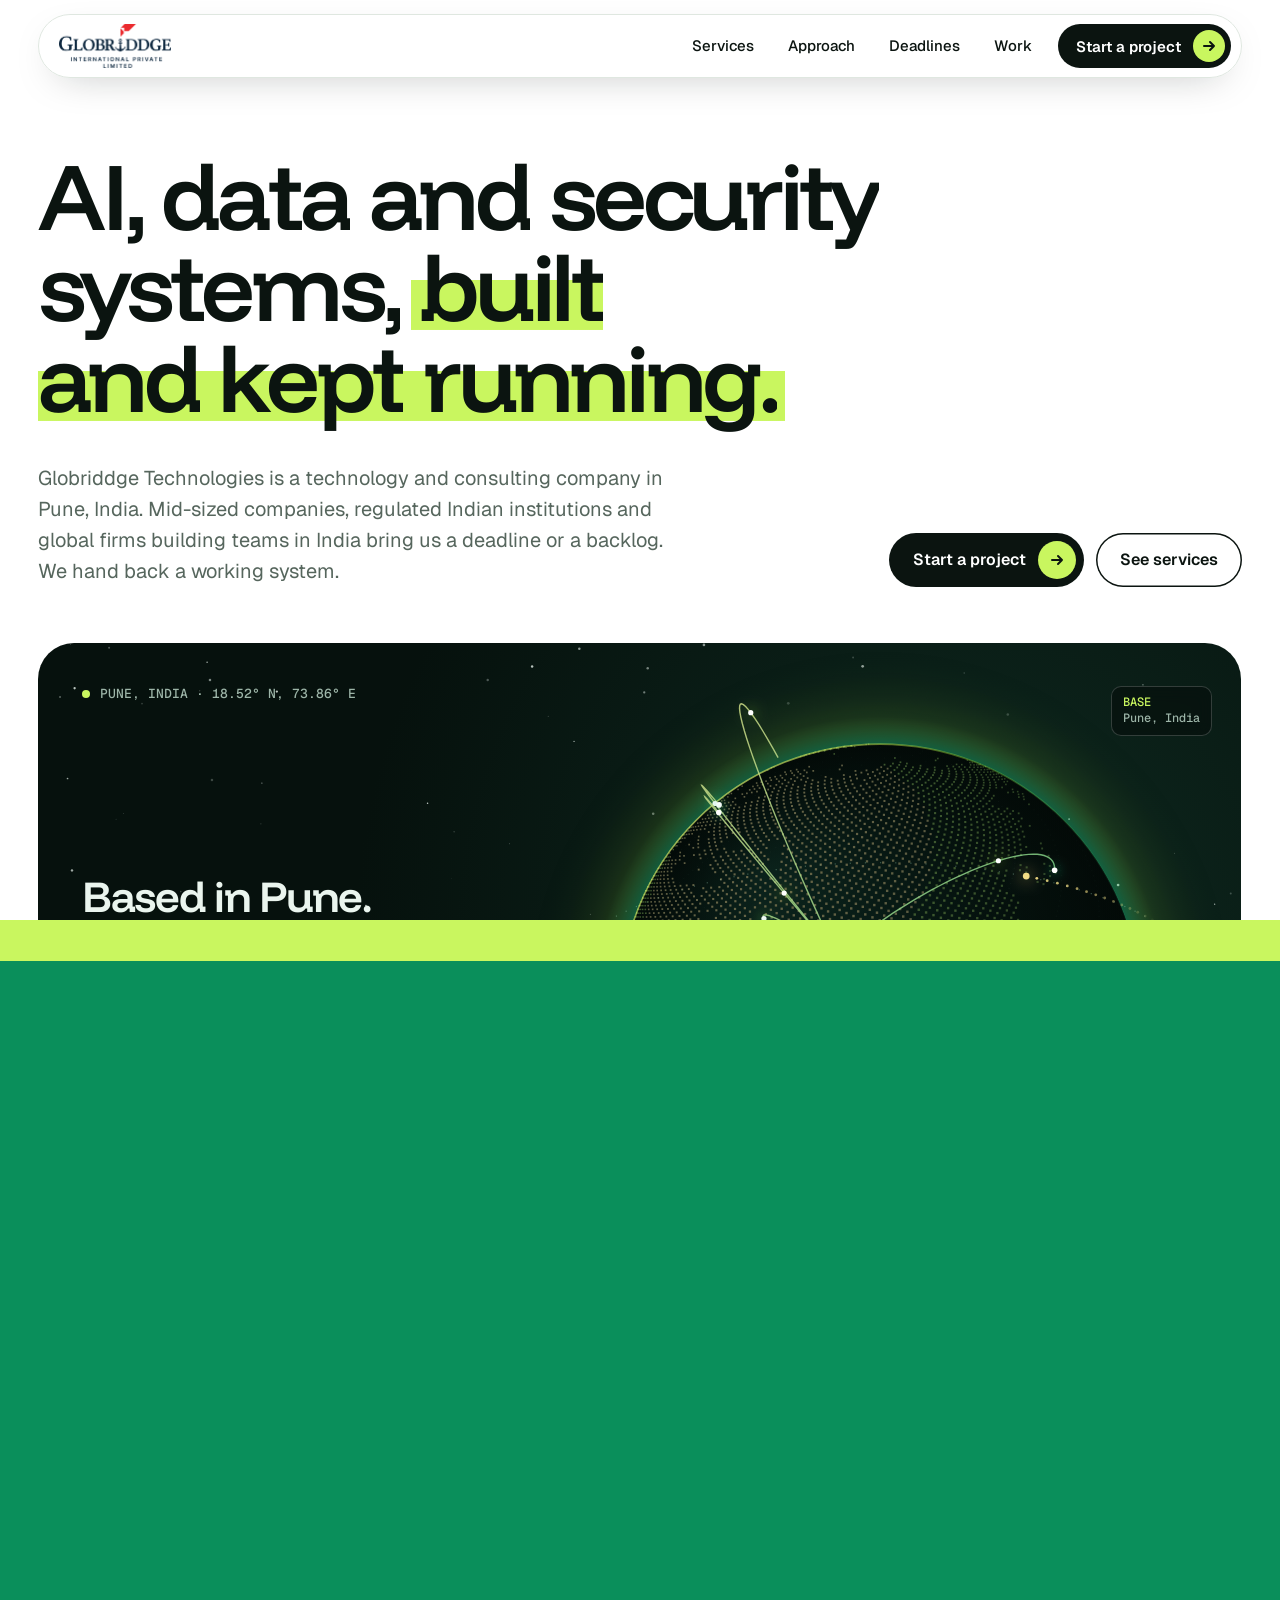
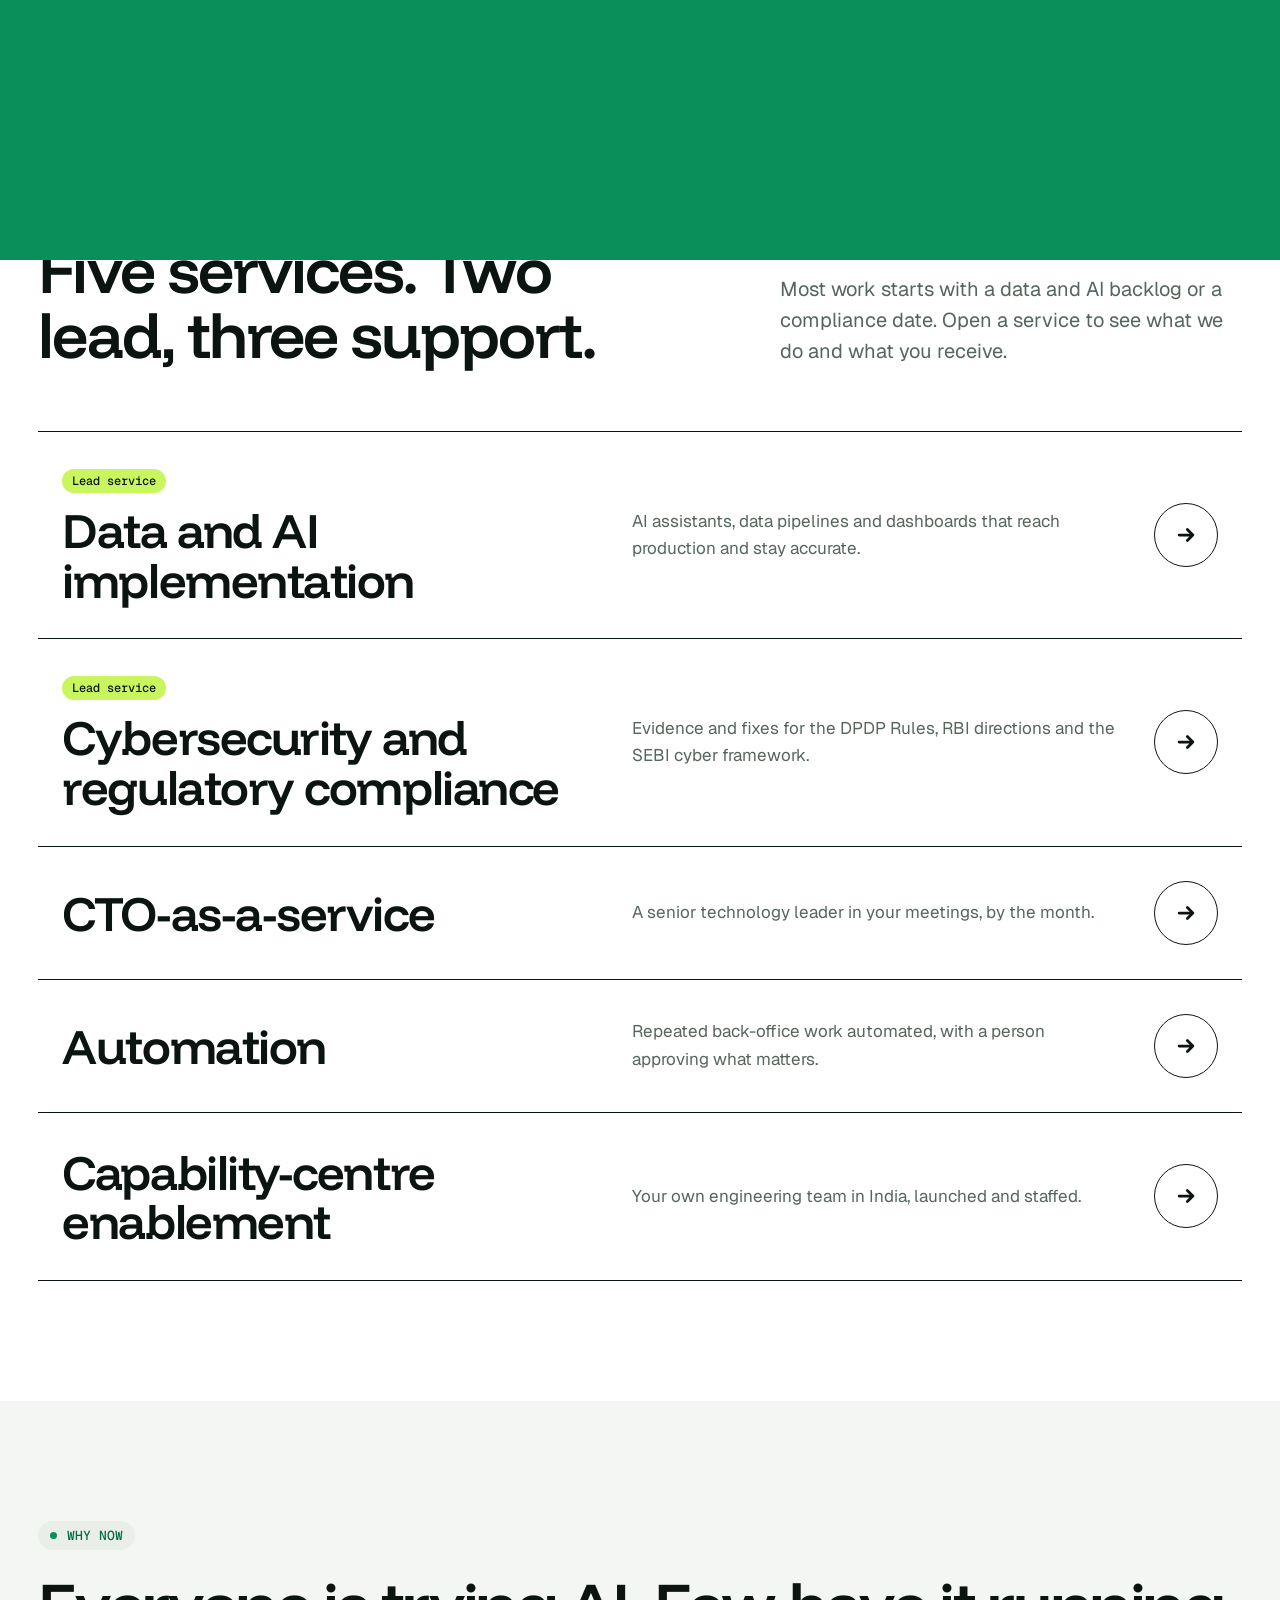
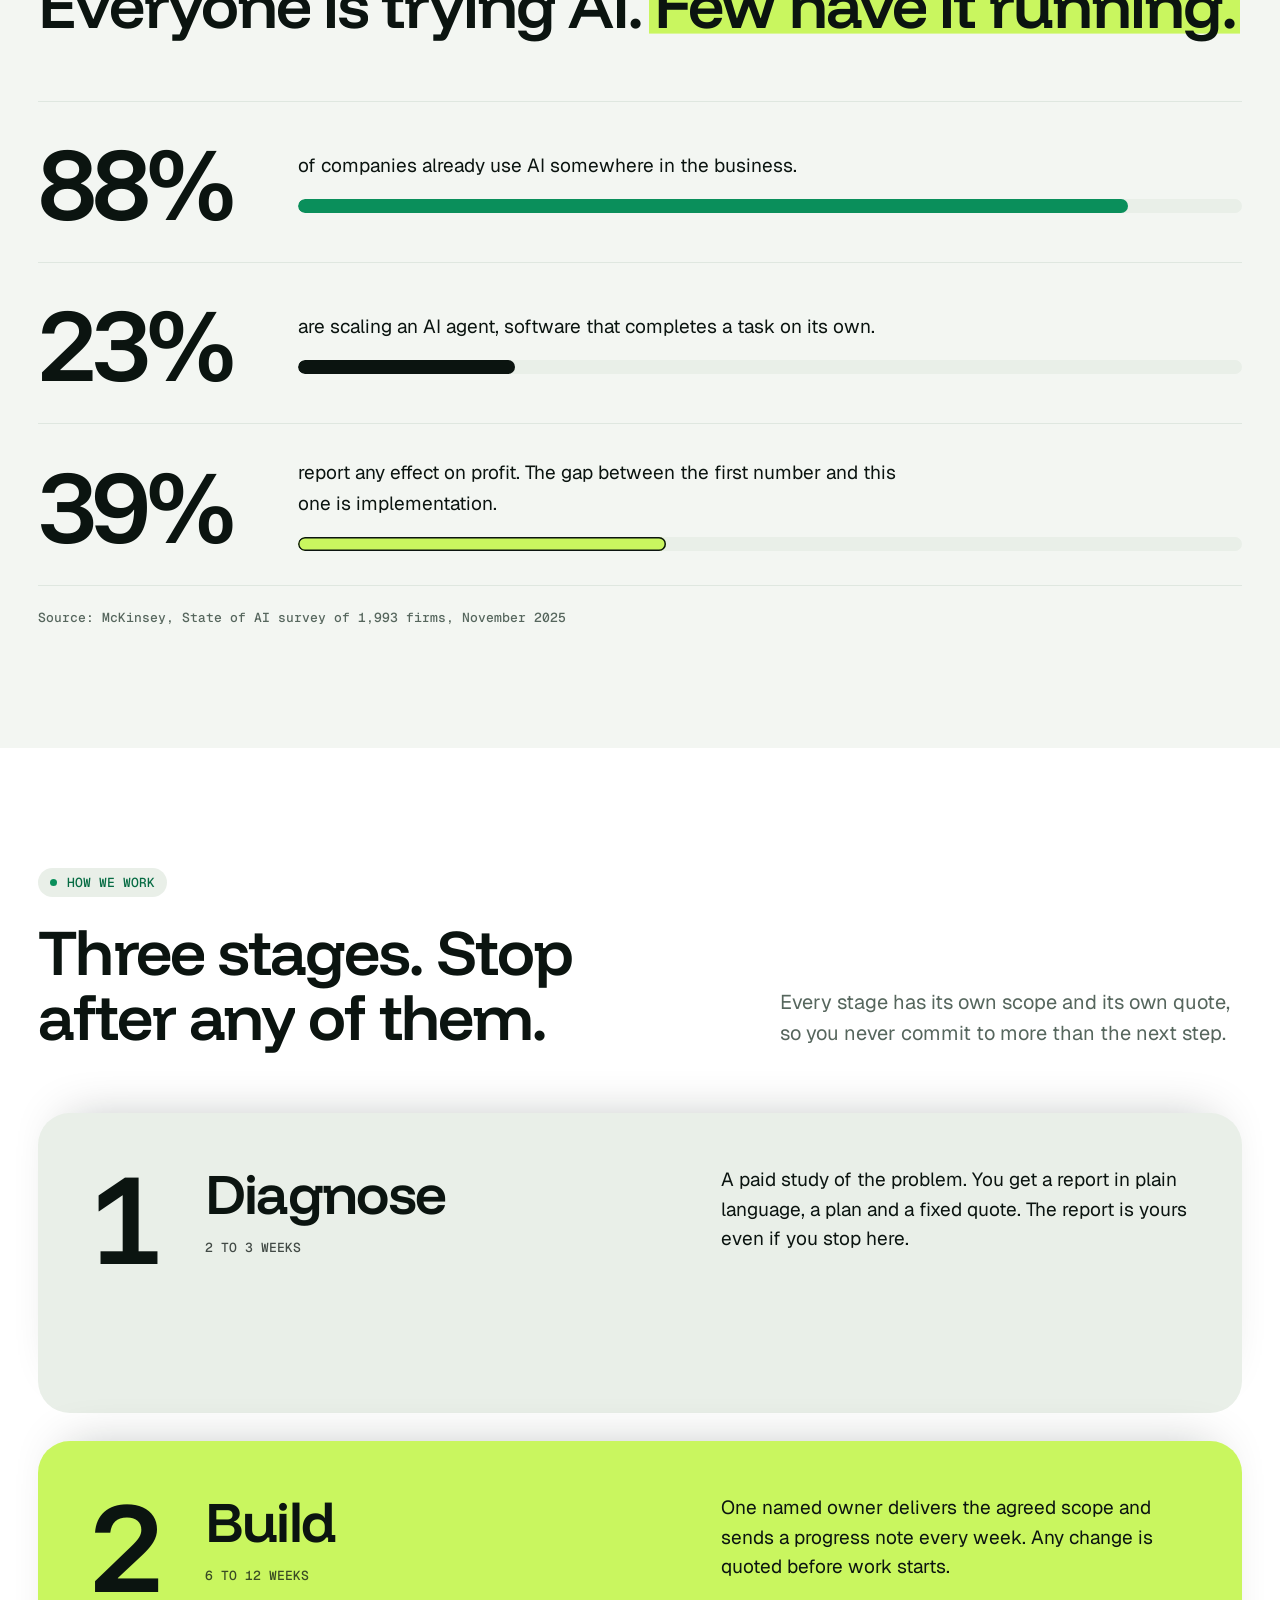
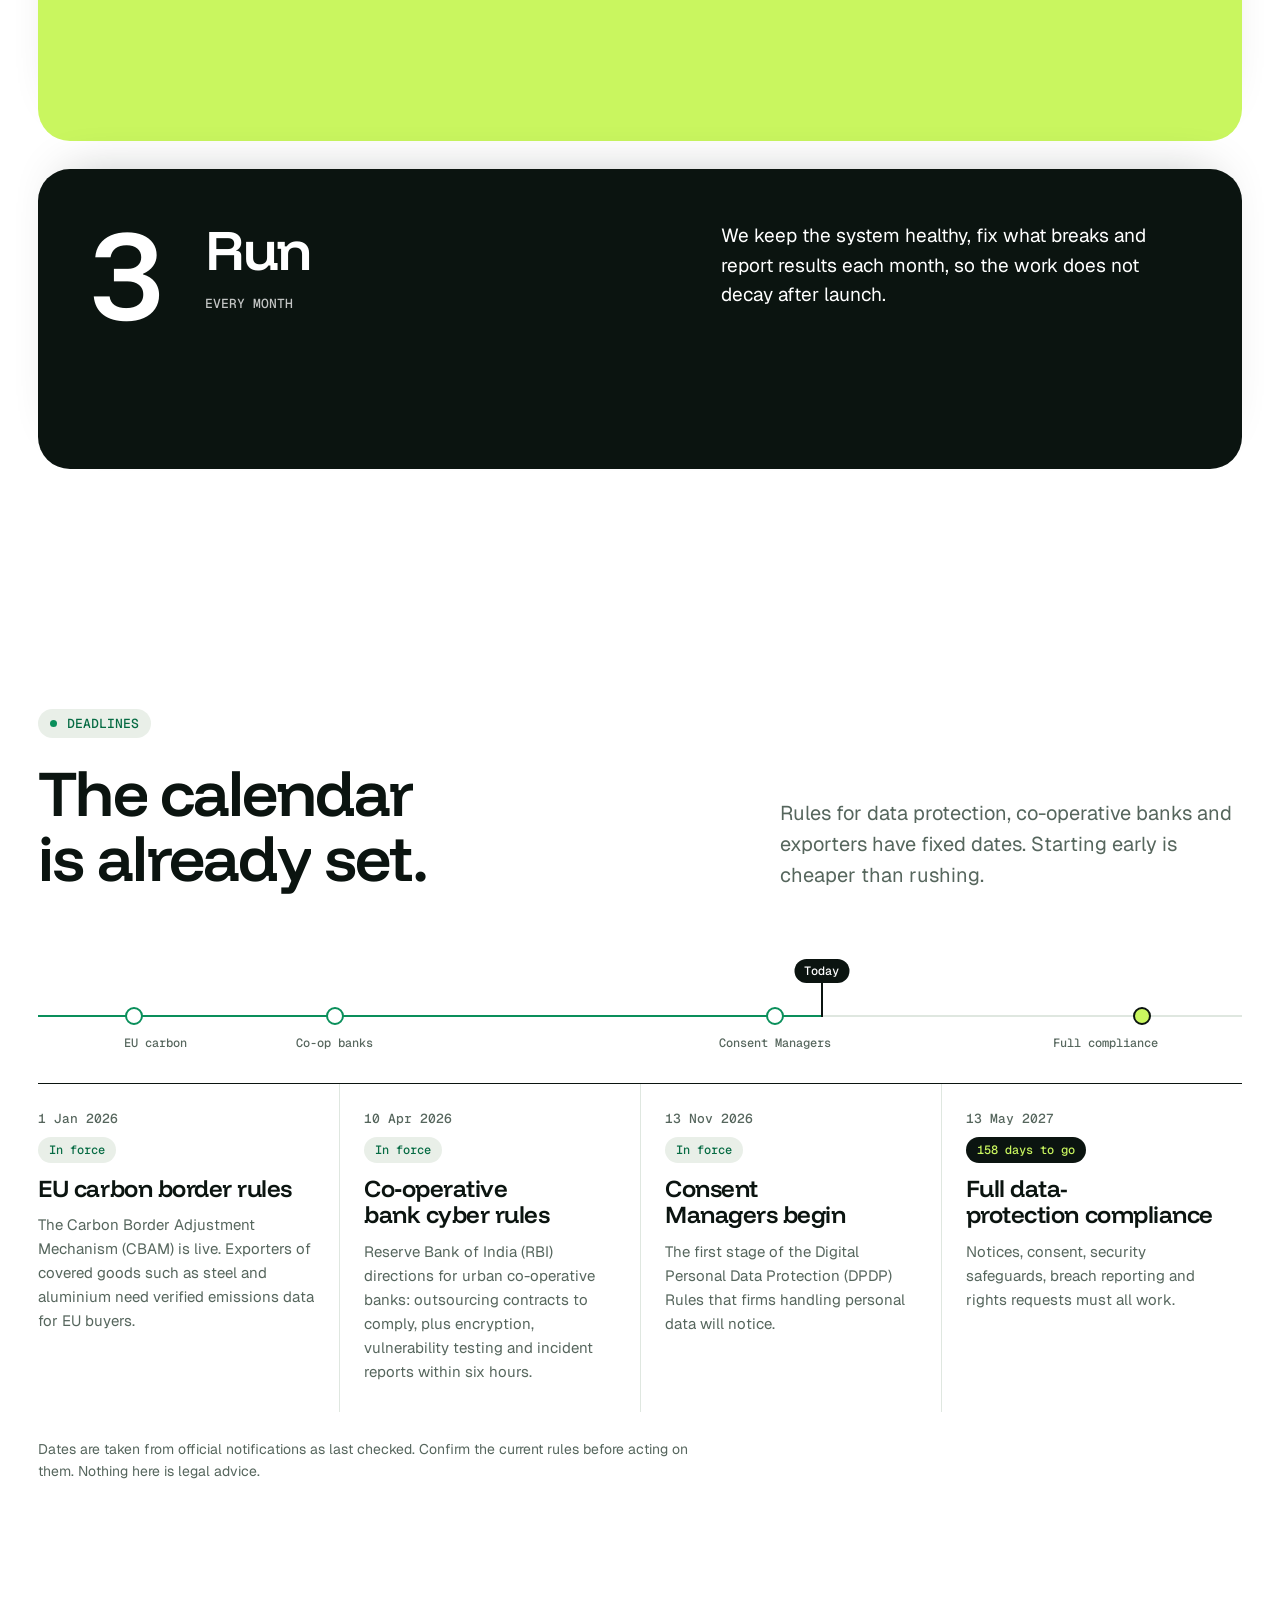
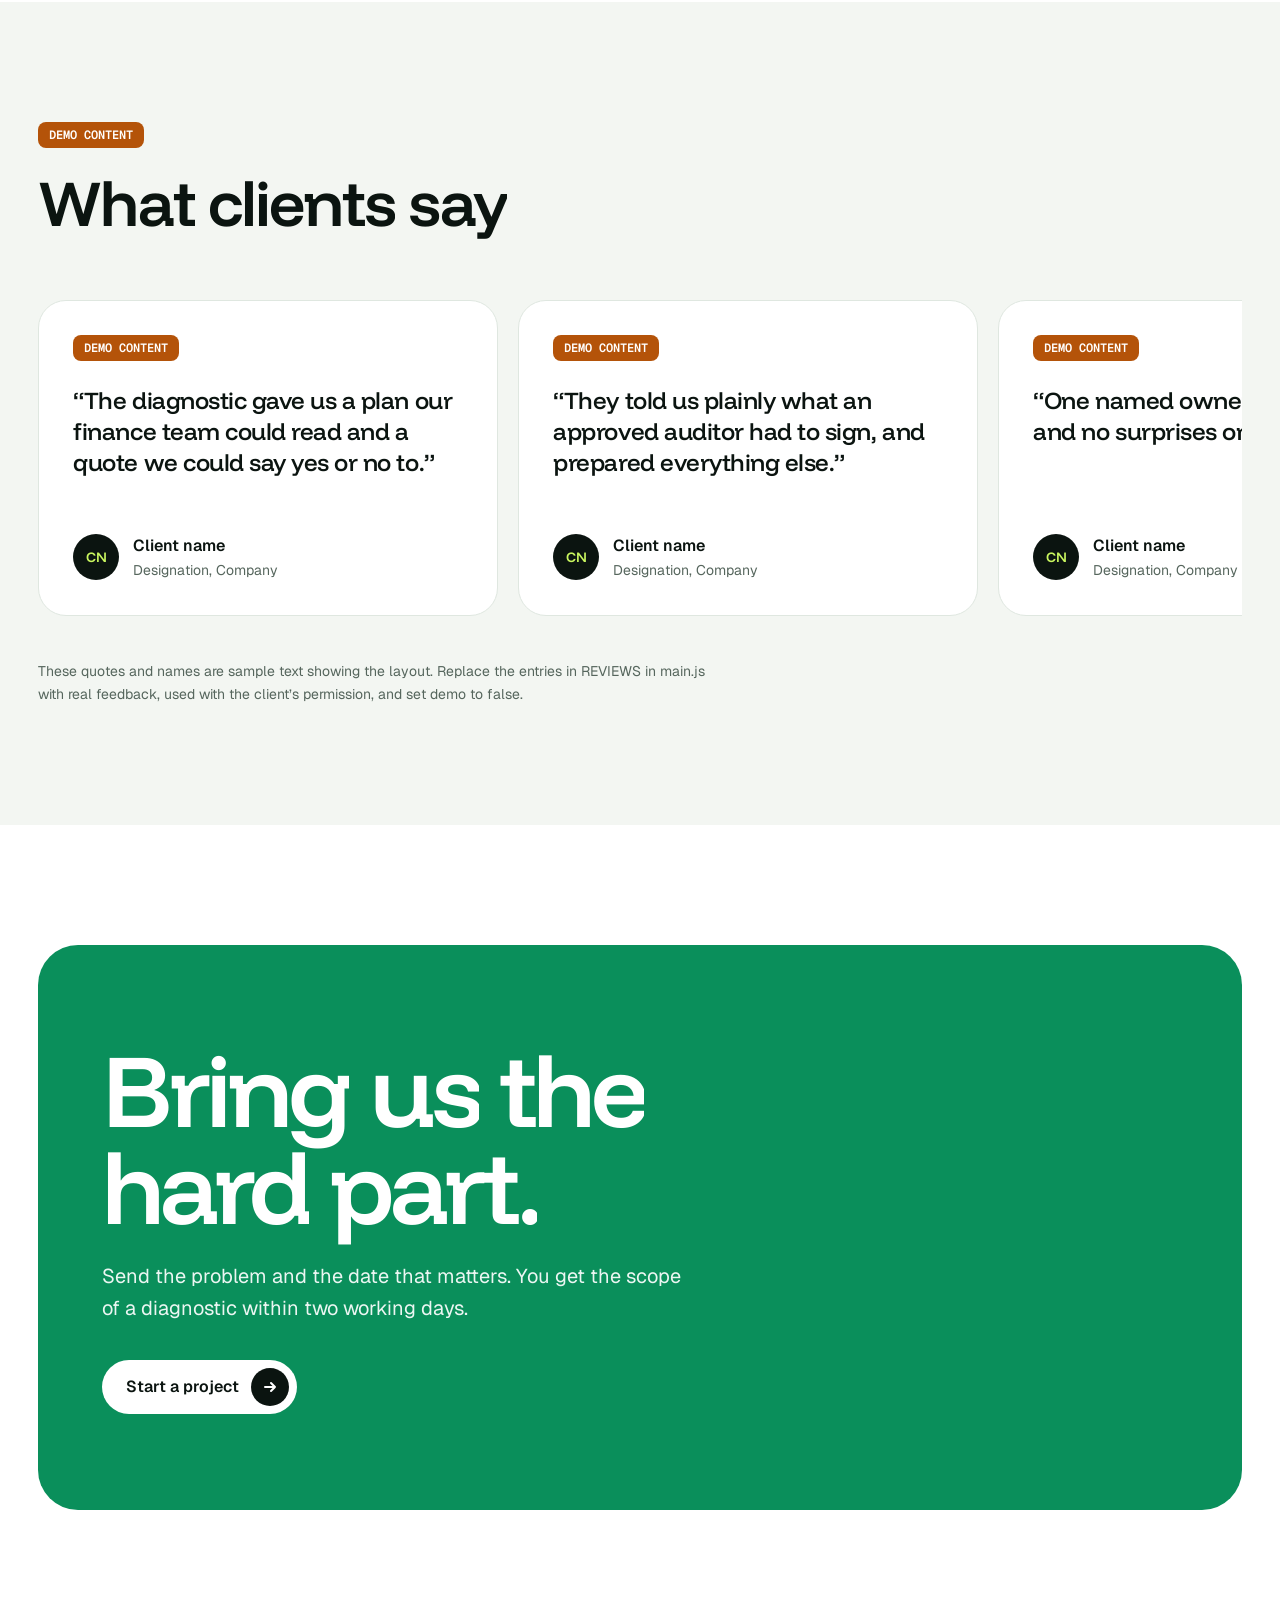
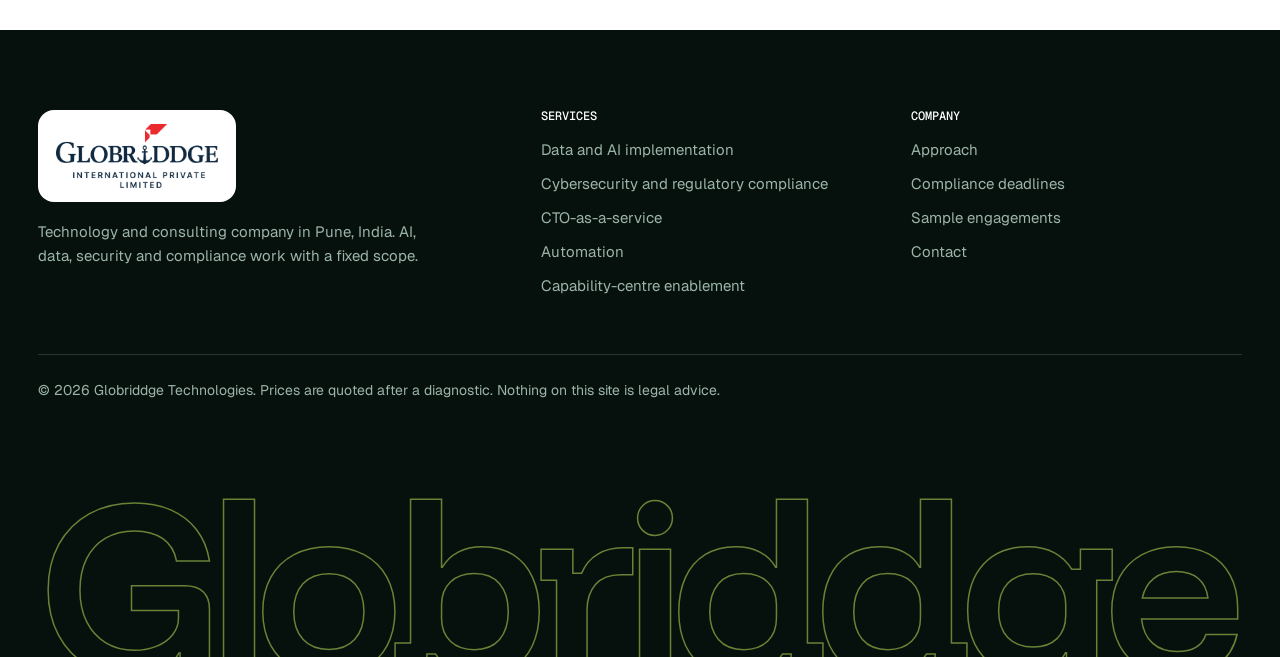
==== commit 2dccb5a2: "Add version tags to CSS and JS links so browsers load updates Co-Authored-By: Claude Fable 5.2 <nore" ====
--- a/index.html
+++ b/index.html
@@ -29,7 +29,7 @@
 <link rel="preconnect" href="https://fonts.googleapis.com">
 <link rel="preconnect" href="https://fonts.gstatic.com" crossorigin>
 <link rel="stylesheet" href="https://fonts.googleapis.com/css2?family=Funnel+Display:wght@400;500;600;700&family=Geist:wght@400;500;600&family=Geist+Mono:wght@500;600&display=swap">
-<link rel="stylesheet" href="style.css">
+<link rel="stylesheet" href="style.css?v=1794559869">
 <script>try{if(sessionStorage.getItem("gbT"))document.documentElement.className="arriving pre"}catch(e){}</script>
 <script type="application/ld+json">{"@context": "https://schema.org", "@graph": [{"@type": ["ProfessionalService", "Organization"], "@id": "https://globparth.github.io/glob_website/#organization", "name": "Globriddge Technologies", "url": "https://globparth.github.io/glob_website/", "logo": {"@type": "ImageObject", "url": "https://globparth.github.io/glob_website/logo.png", "width": 512, "height": 512}, "image": "https://globparth.github.io/glob_website/og-image.png", "description": "Globriddge Technologies turns deadlines and backlogs into finished AI, data and security systems for mid-sized companies, regulated Indian institutions and global firms building in India.", "address": {"@type": "PostalAddress", "addressLocality": "Pune", "addressRegion": "Maharashtra", "addressCountry": "IN"}, "geo": {"@type": "GeoCoordinates", "latitude": 18.52, "longitude": 73.86}, "areaServed": [{"@type": "Country", "name": "India"}, {"@type": "Place", "name": "Worldwide"}], "hasOfferCatalog": {"@type": "OfferCatalog", "name": "Services", "itemListElement": [{"@type": "Offer", "itemOffered": {"@type": "Service", "name": "Data and AI implementation", "description": "AI assistants, data pipelines and dashboards taken from pilot to production, with tests that check every answer. Technology consulting from Pune, India.", "url": "https://globparth.github.io/glob_website/data-ai-implementation.html"}}, {"@type": "Offer", "itemOffered": {"@type": "Service", "name": "Cybersecurity and regulatory compliance", "description": "Readiness for India’s DPDP Rules, RBI cyber directions for urban co-operative banks and the SEBI cyber framework: gap reports, evidence packs and managed compliance.", "url": "https://globparth.github.io/glob_website/cybersecurity-compliance.html"}}, {"@type": "Offer", "itemOffered": {"@type": "Service", "name": "CTO-as-a-service", "description": "A senior technology leader by the month: architecture reviews, vendor and hiring decisions, cost control and technical due diligence for investors.", "url": "https://globparth.github.io/glob_website/cto-as-a-service.html"}}, {"@type": "Offer", "itemOffered": {"@type": "Service", "name": "Automation", "description": "Document, workflow and back-office automation with human approval steps. We measure hours before we start, so the saving is a number and not a guess.", "url": "https://globparth.github.io/glob_website/business-automation.html"}}, {"@type": "Offer", "itemOffered": {"@type": "Service", "name": "Capability-centre enablement", "description": "Set-up support, engineering pods and onboarding for companies building a Global Capability Centre (GCC) in India: cloud, security baseline and hiring.", "url": "https://globparth.github.io/glob_website/capability-centre-enablement.html"}}]}}, {"@type": "WebSite", "@id": "https://globparth.github.io/glob_website/#website", "url": "https://globparth.github.io/glob_website/", "name": "Globriddge Technologies", "publisher": {"@id": "https://globparth.github.io/glob_website/#organization"}, "inLanguage": "en-IN"}]}</script>
 </head>
@@ -54,6 +54,6 @@
 <article class="scard" style="--i:1"><div class="n">2</div><div><h3>Build</h3><span class="t">6 TO 12 WEEKS</span></div><p>One named owner delivers the agreed scope and sends a progress note every week. Any change is quoted before work starts.</p></article>
 <article class="scard" style="--i:2"><div class="n">3</div><div><h3>Run</h3><span class="t">EVERY MONTH</span></div><p>We keep the system healthy, fix what breaks and report results each month, so the work does not decay after launch.</p></article></div></div></section>
 <section class="sec"><div class="wrap"><div class="head split"><div style="display:grid;gap:22px;justify-items:start"><span class="eye">DEADLINES</span><h2 class="h2" data-words>The calendar is already set.</h2></div><p class="lede">Rules for data protection, co-operative banks and exporters have fixed dates. Starting early is cheaper than rushing.</p></div><div class="tl" id="tl" aria-hidden="true"><div class="base"></div><div class="done"></div><i class="pt first" data-d="2026-01-01"><span>EU carbon</span></i><i class="pt" data-d="2026-04-10"><span>Co-op banks</span></i><i class="pt" data-d="2026-11-13"><span>Consent Managers</span></i><i class="pt last" data-d="2027-05-13"><span>Full compliance</span></i><div class="now"><em>Today</em></div></div><div class="dgrid"><article class="dcard" data-date="2026-01-01"><time>1 Jan 2026</time><span class="st"></span><h3>EU carbon border rules</h3><p>The Carbon Border Adjustment Mechanism (CBAM) is live. Exporters of covered goods such as steel and aluminium need verified emissions data for EU buyers.</p></article><article class="dcard" data-date="2026-04-10"><time>10 Apr 2026</time><span class="st"></span><h3>Co&#8209;operative bank cyber rules</h3><p>Reserve Bank of India (RBI) directions for urban co-operative banks: outsourcing contracts to comply, plus encryption, vulnerability testing and incident reports within six hours.</p></article><article class="dcard" data-date="2026-11-13"><time>13 Nov 2026</time><span class="st"></span><h3>Consent Managers begin</h3><p>The first stage of the Digital Personal Data Protection (DPDP) Rules that firms handling personal data will notice.</p></article><article class="dcard" data-date="2027-05-13"><time>13 May 2027</time><span class="st"></span><h3>Full data-protection compliance</h3><p>Notices, consent, security safeguards, breach reporting and rights requests must all work.</p></article></div><p class="fine">Dates are taken from official notifications as last checked. Confirm the current rules before acting on them. Nothing here is legal advice.</p></div></section><section class="sec soft"><div class="wrap"><div class="head"><span class="demo demo-flag" hidden>DEMO CONTENT</span><h2 class="h2" data-words>What clients say</h2></div><div class="rail" id="revs" tabindex="0" aria-label="Client reviews, scroll sideways"></div><p class="fine demo-note" hidden>These quotes and names are sample text showing the layout. Replace the entries in REVIEWS in main.js with real feedback, used with the client’s permission, and set demo to false.</p></div></section><section class="sec"><div class="wrap"><div class="cpanel"><div class="rings" aria-hidden="true"><i></i><i></i><i></i></div><h2 data-words>Bring us the hard part.</h2><p>Send the problem and the date that matters. You get the scope of a diagnostic within two working days.</p><div class="cta"><a class="btn lt" href="contact.html">Start a project<i><svg viewBox="0 0 16 16" fill="none" stroke="currentColor" stroke-width="2" stroke-linecap="round" stroke-linejoin="round" aria-hidden="true"><path d="M3 8h10M9 4l4 4-4 4"/></svg></i></a></div></div></div></section></main><footer><div class="wrap"><div class="fg"><div><a class="logo chip" href="index.html"><img src="brand-logo.png" alt="Globriddge International Private Limited" width="904" height="357"></a><p style="margin-top:18px;max-width:38ch">Technology and consulting company in Pune, India. AI, data, security and compliance work with a fixed scope.</p></div><div><h4>SERVICES</h4><ul><li><a href="data-ai-implementation.html">Data and AI implementation</a></li><li><a href="cybersecurity-compliance.html">Cybersecurity and regulatory compliance</a></li><li><a href="cto-as-a-service.html">CTO-as-a-service</a></li><li><a href="business-automation.html">Automation</a></li><li><a href="capability-centre-enablement.html">Capability-centre enablement</a></li></ul></div><div><h4>COMPANY</h4><ul><li><a href="approach.html">Approach</a></li><li><a href="deadlines.html">Compliance deadlines</a></li><li><a href="work.html">Sample engagements</a></li><li><a href="contact.html">Contact</a></li></ul></div></div><div class="legal"><p>© <span class="yr">2026</span> Globriddge Technologies. Prices are quoted after a diagnostic. Nothing on this site is legal advice.</p></div><div class="mark" aria-hidden="true">Globriddge</div></div></footer>
-<script src="main.js"></script>
+<script src="main.js?v=1794559869"></script>
 </body>
 </html>
--- a/style.css
+++ b/style.css
@@ -17,7 +17,7 @@
 [hidden]{display:none!important}
 ::selection{background:var(--hi);color:var(--ink)}
 :focus-visible{outline:2.5px solid var(--acc);outline-offset:3px;border-radius:8px}
-.wrap{max-width:1240px;margin:0 auto;padding-left:max(16px,env(safe-area-inset-left,0px));padding-right:max(16px,env(safe-area-inset-right,0px))}
+.wrap{max-width:1880px;margin:0 auto;padding-left:max(16px,env(safe-area-inset-left,0px),3vw);padding-right:max(16px,env(safe-area-inset-right,0px),3vw)}
 .sec{padding-block:120px}
 .sec.soft{background:var(--soft)}
 .h2{font-size:clamp(34px,5vw,68px)}
@@ -60,7 +60,7 @@
 
 /* hero */
 .hero{padding-block:150px 40px}
-.hero h1{font-size:clamp(44px,8.2vw,124px);letter-spacing:-.045em;line-height:.96;max-width:12ch}
+.hero h1{font-size:clamp(44px,7.4vw,150px);letter-spacing:-.045em;line-height:.96;max-width:17ch}
 .hero-row{display:grid;grid-template-columns:1.1fr .9fr;gap:48px;align-items:end;margin-top:40px}
 .hero-row .cta{justify-self:end}
 .cta{display:flex;flex-wrap:wrap;gap:12px;align-items:center}
@@ -78,7 +78,7 @@
 .facts{list-style:none;margin:0;padding:0;display:grid;gap:10px;font-size:15px;color:var(--dark-muted)}
 .facts li{display:flex;gap:10px;align-items:center}
 .facts li::before{content:"";width:16px;height:1.5px;background:var(--hi)}
-.globe-box{position:relative;aspect-ratio:1;width:100%;max-width:640px;margin:auto;min-width:0}
+.globe-box{position:relative;aspect-ratio:1;width:100%;max-width:760px;margin:auto;min-width:0}
 .globe-box canvas{width:100%;height:100%;display:block}
 .gl-tag{position:absolute;font:500 12px/1.3 var(--mono);color:var(--dark-muted);padding:8px 11px;border:1px solid rgba(255,255,255,.18);border-radius:10px;background:rgba(6,17,13,.7);backdrop-filter:blur(8px)}
 .gl-tag b{display:block;color:var(--hi);font-weight:500}
@@ -176,7 +176,7 @@
 .phero{padding-block:170px 70px}
 .crumb{font:500 13px/1 var(--mono);color:var(--muted);display:flex;gap:10px;flex-wrap:wrap;margin-bottom:30px}
 .crumb a{text-decoration:none}.crumb a:hover{color:var(--acc-d)}
-.phero h1{font-size:clamp(40px,6.8vw,100px);letter-spacing:-.045em;line-height:.98;max-width:15ch}
+.phero h1{font-size:clamp(40px,6.4vw,120px);letter-spacing:-.045em;line-height:.98;max-width:18ch}
 .phero .lede{margin-top:30px;font-size:21px}
 .phero .cta{margin-top:34px}
 .lay{display:grid;grid-template-columns:320px 1fr;gap:64px;align-items:start}
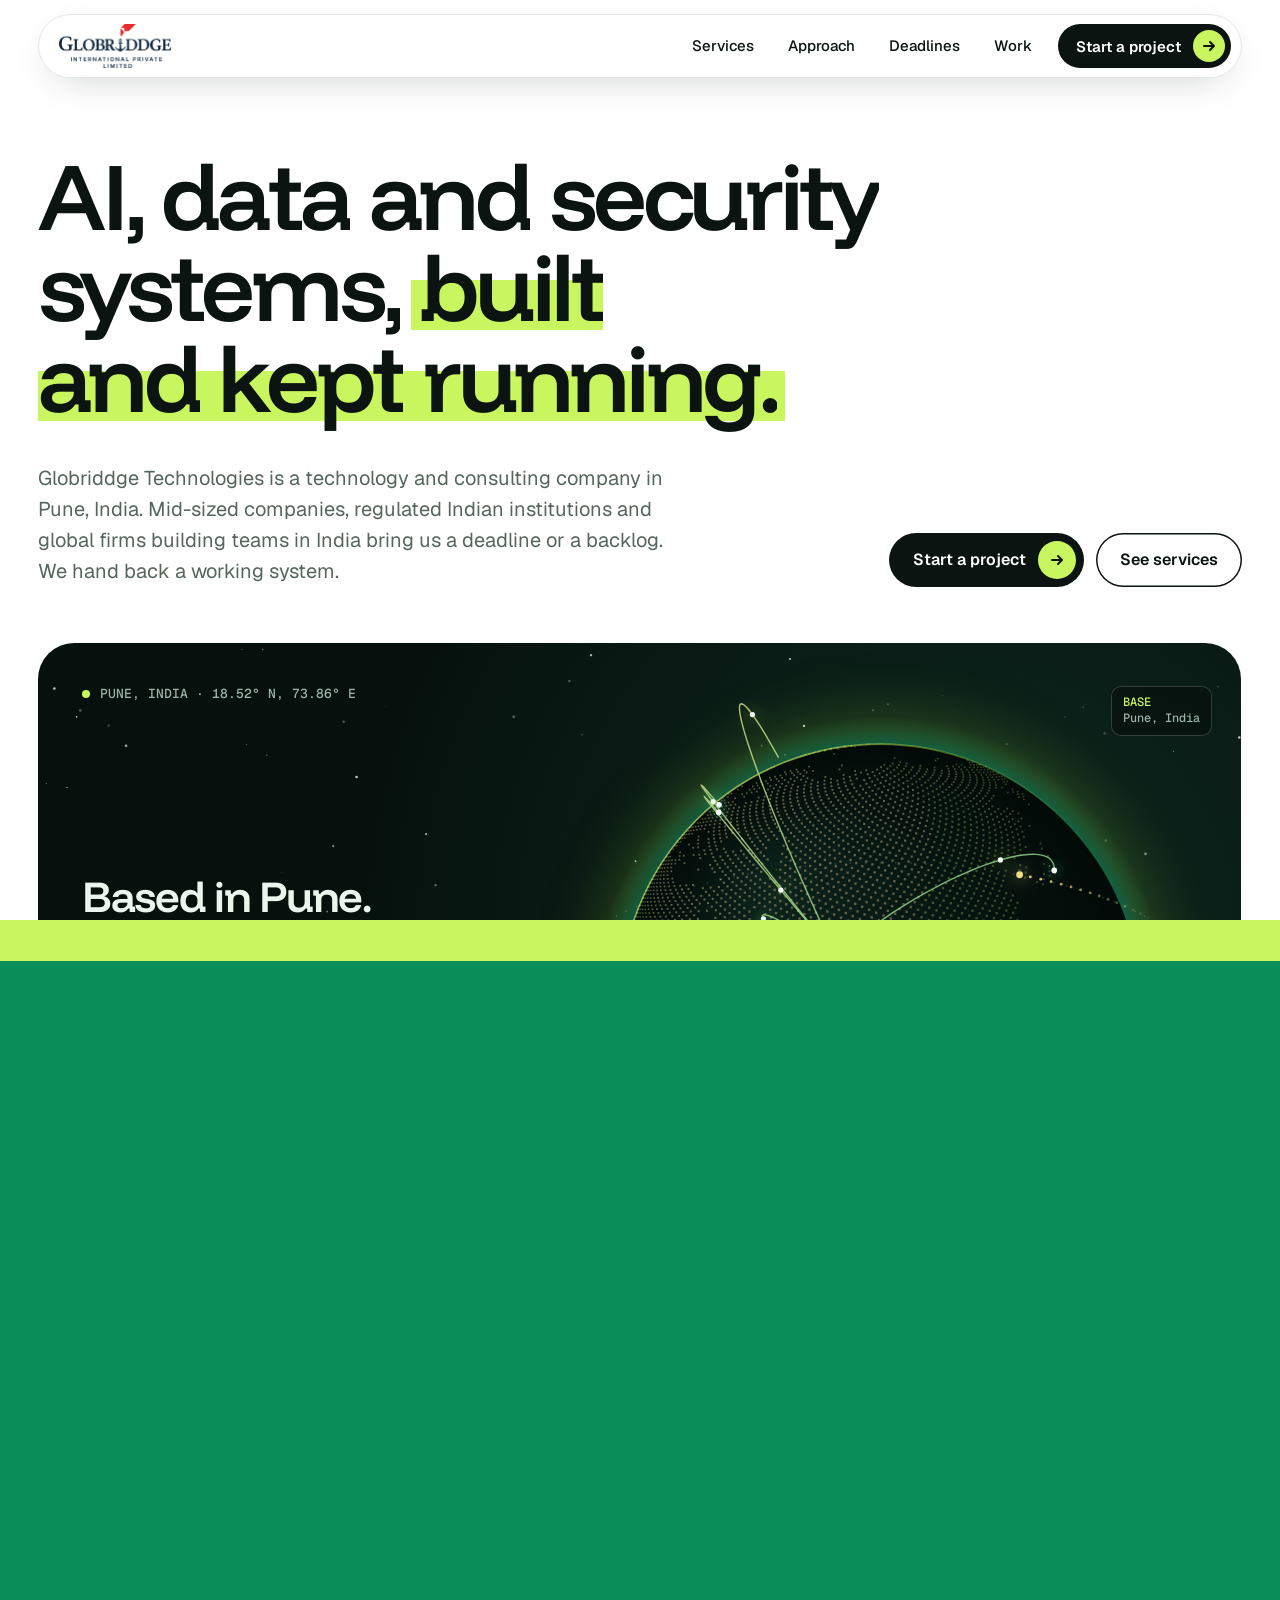
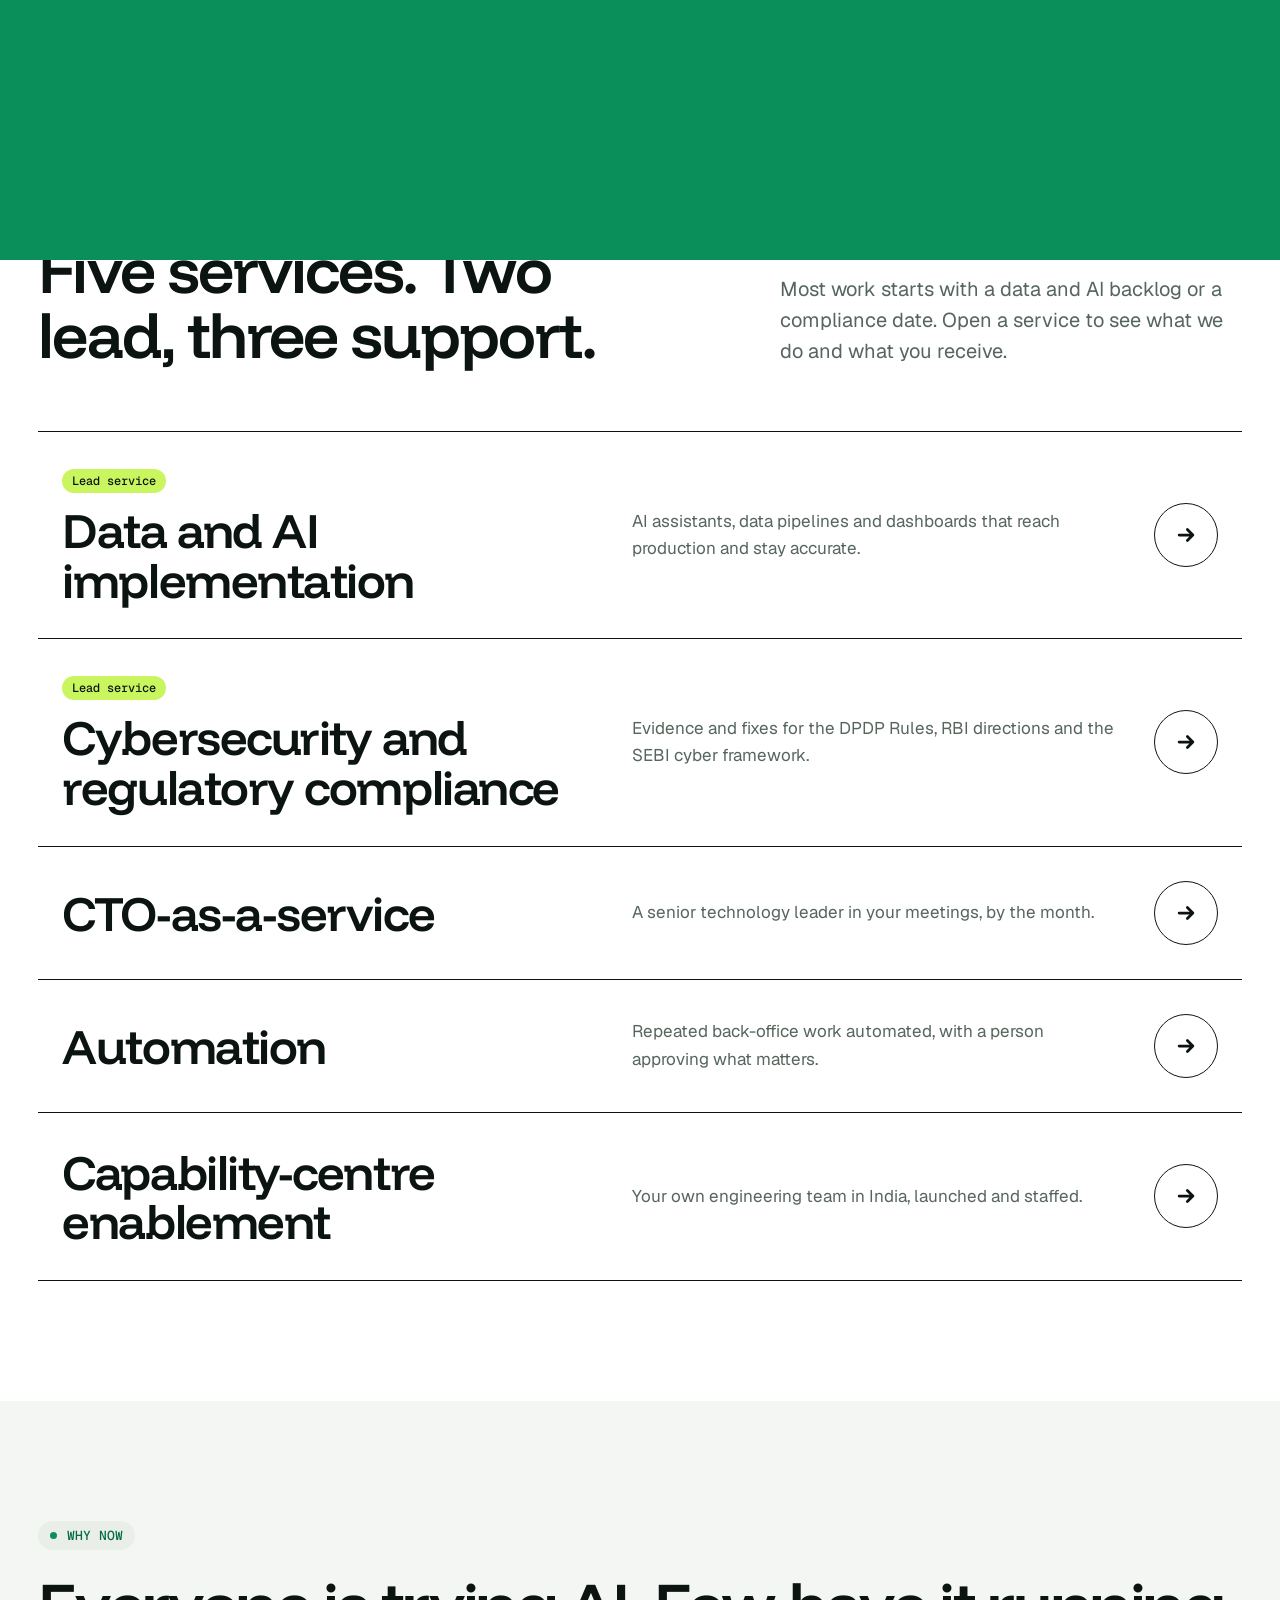
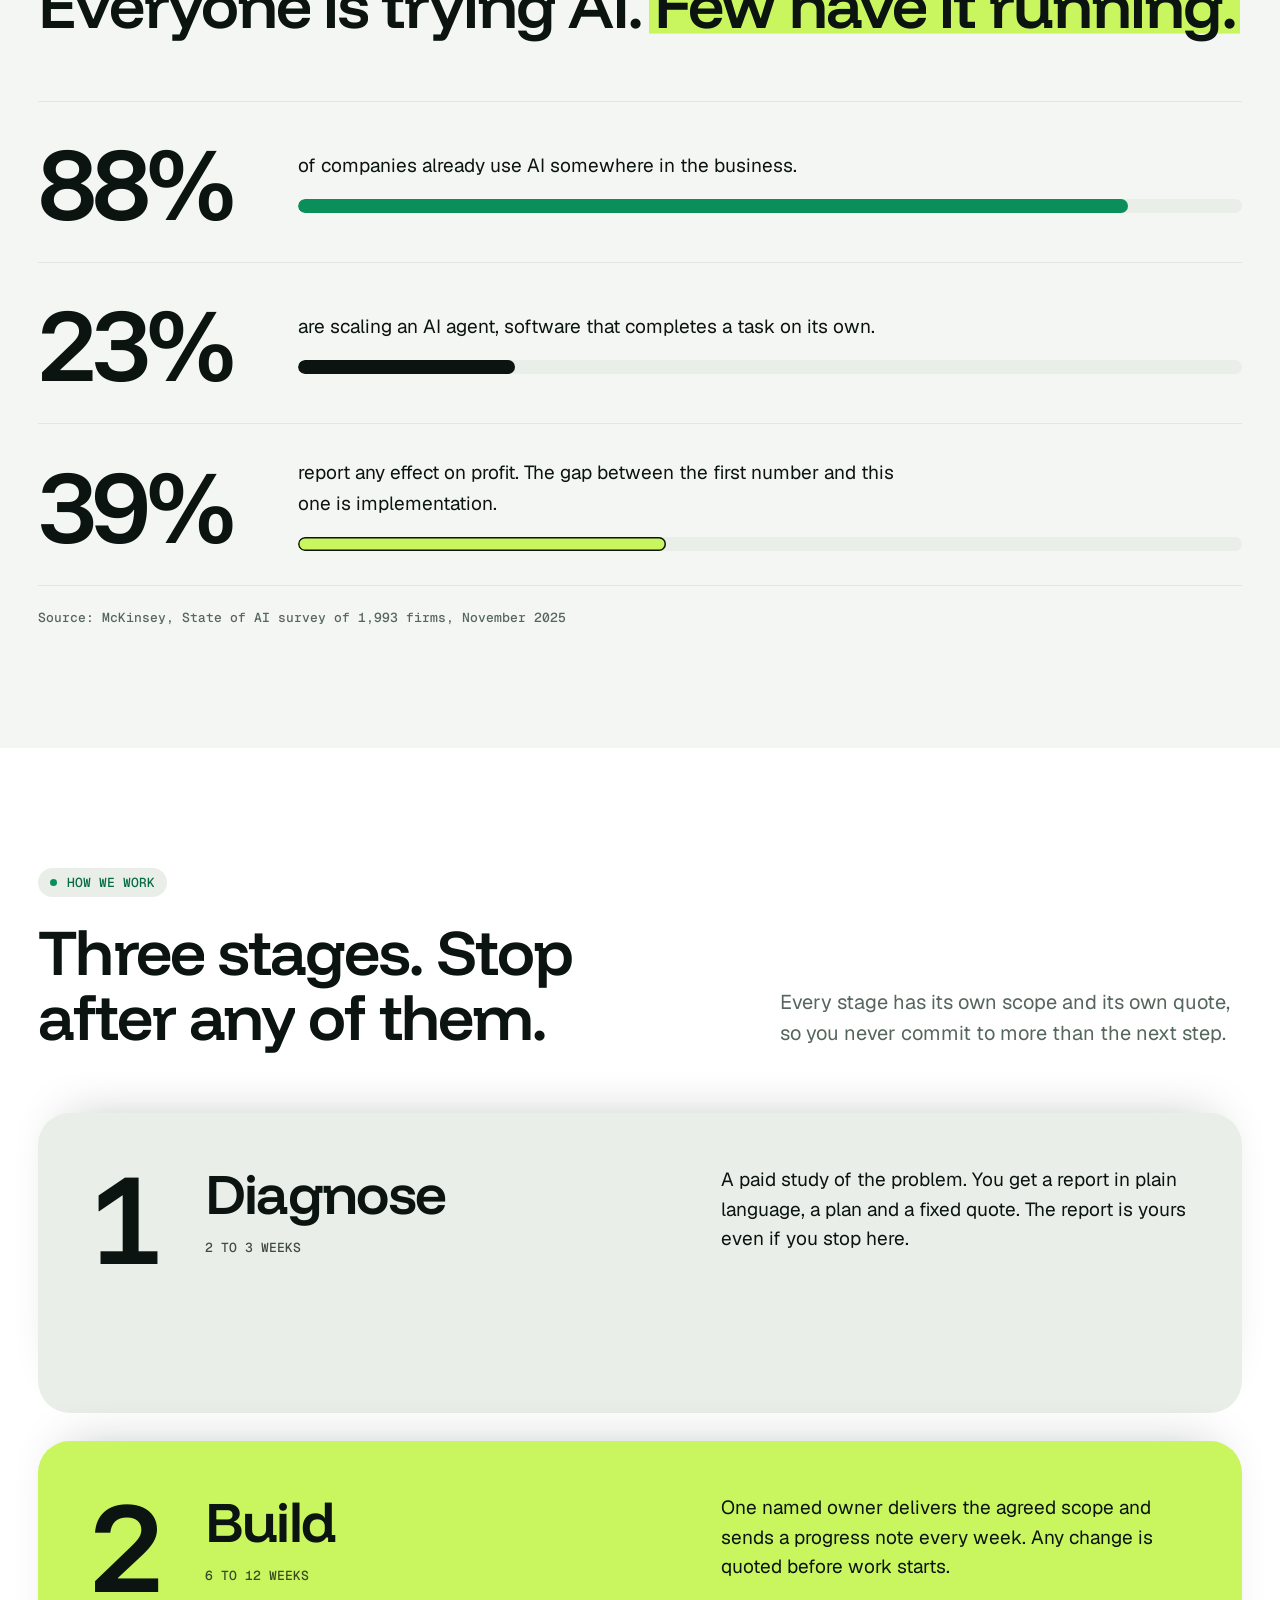
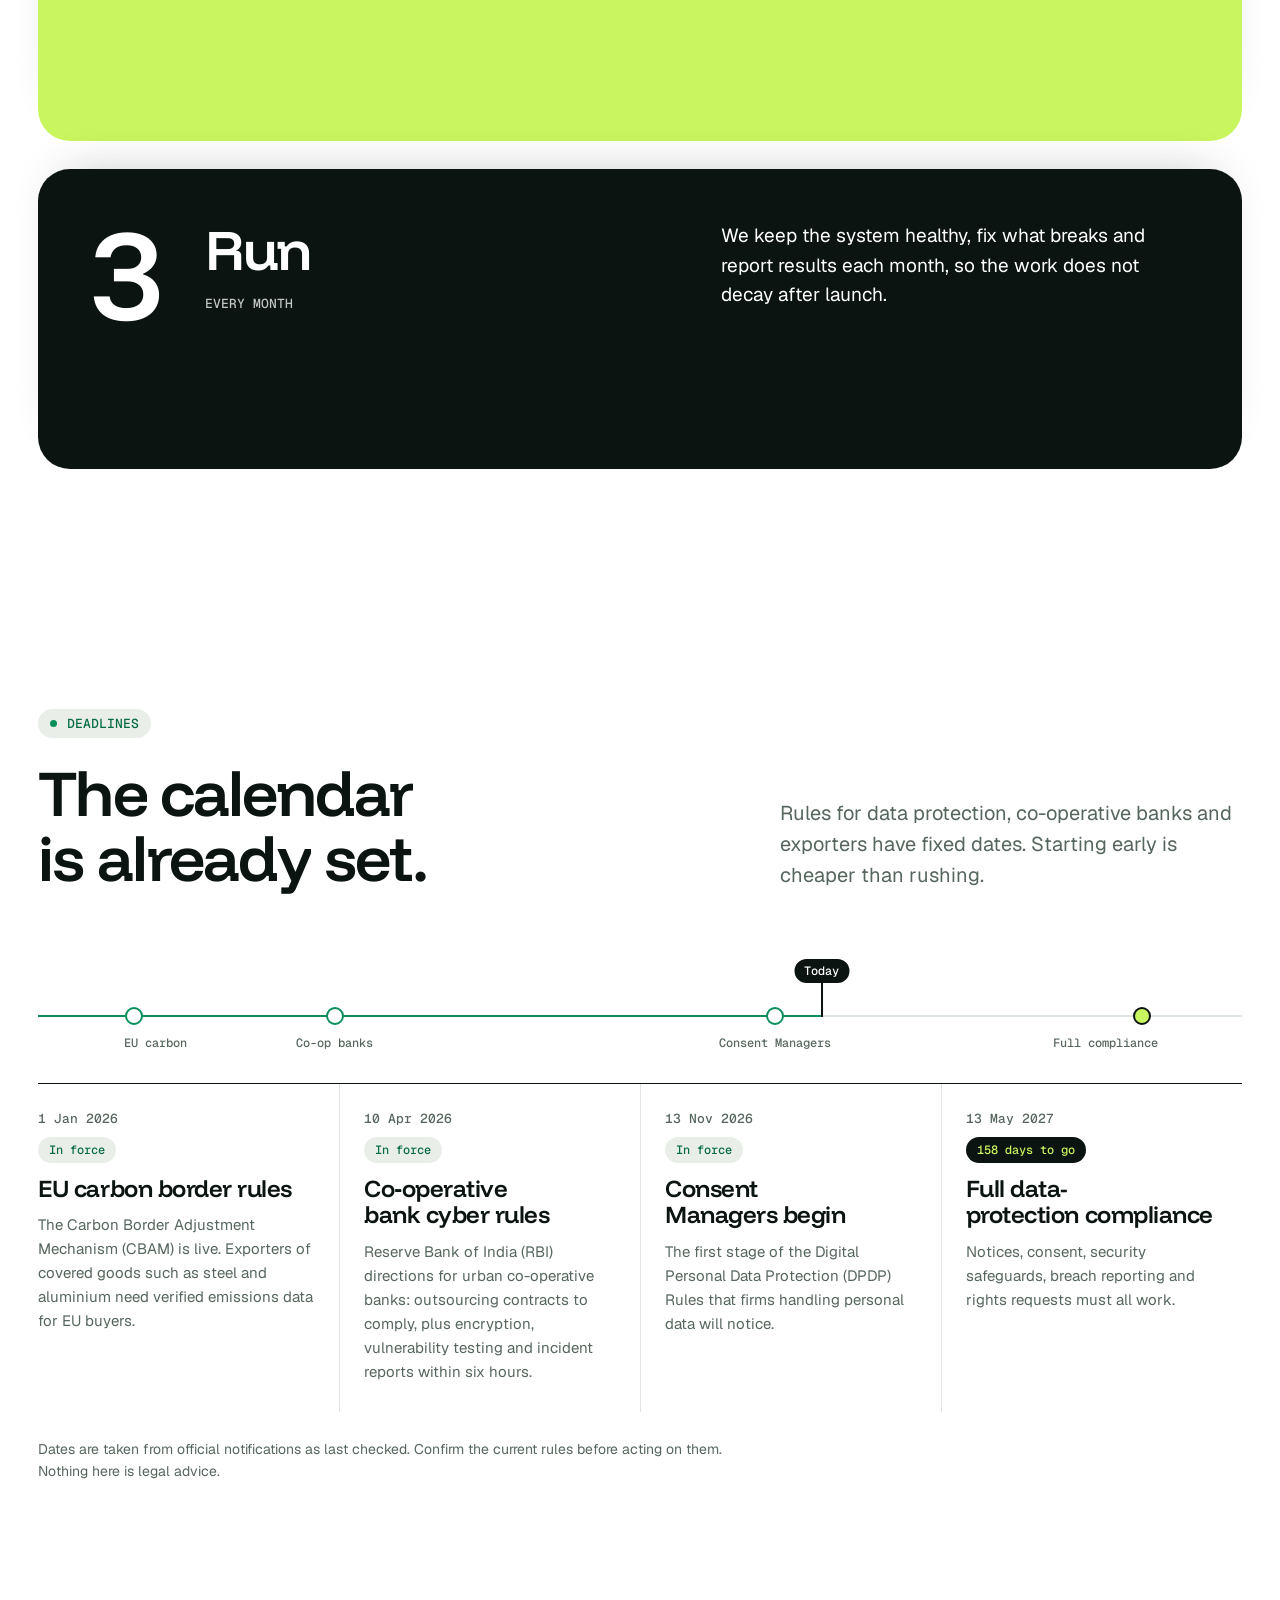
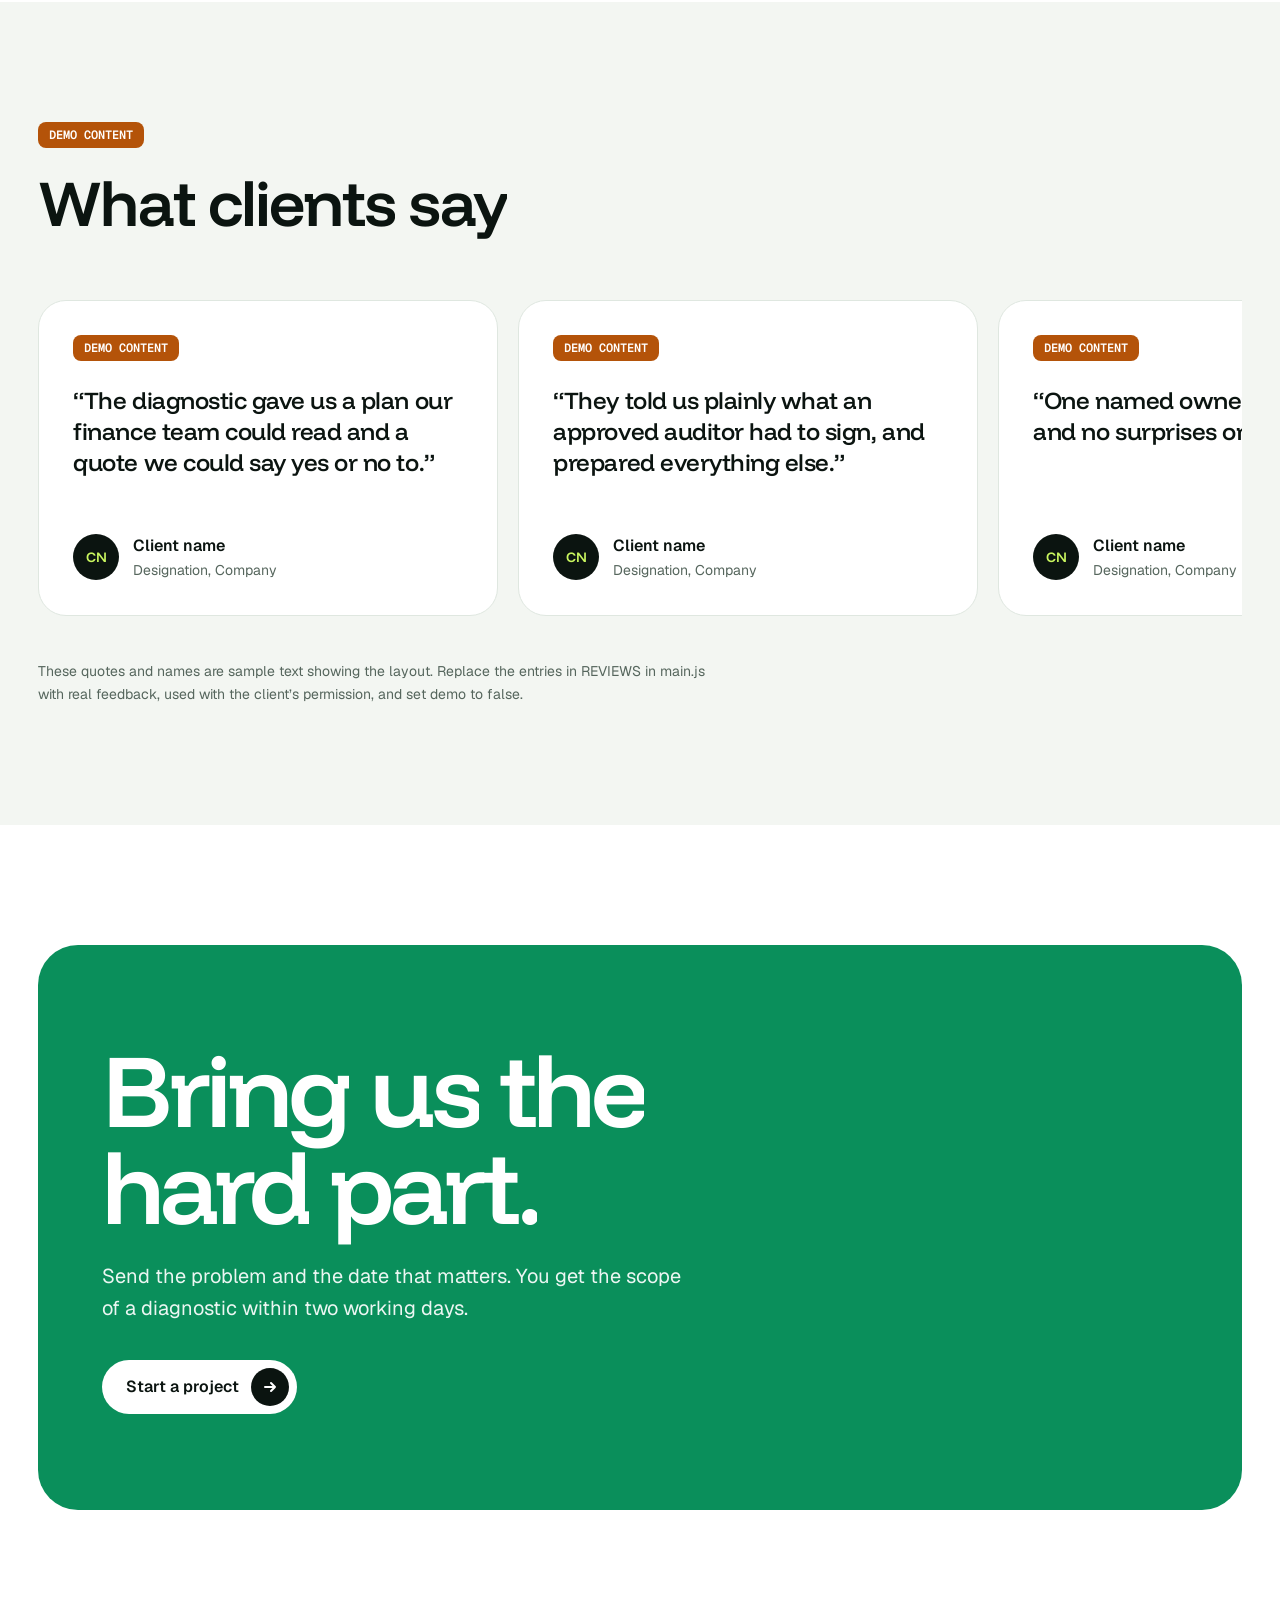
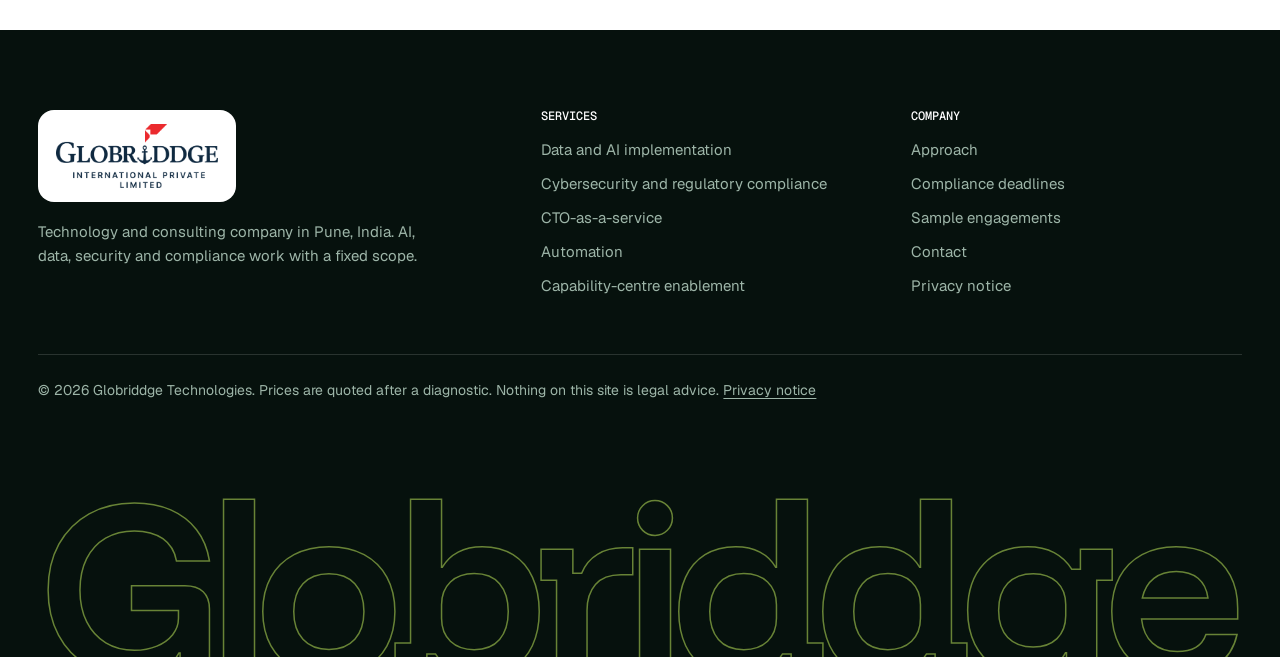
==== commit 82b24b60: "Add privacy notice and form consent, self-host fonts, tune phone layout - Privacy notice page under " ====
--- a/index.html
+++ b/index.html
@@ -26,10 +26,9 @@
 <link rel="icon" href="favicon.svg" type="image/svg+xml">
 <link rel="icon" href="data:image/svg+xml,%3Csvg xmlns='http://www.w3.org/2000/svg' viewBox='0 0 40 40'%3E%3Crect width='40' height='40' rx='12' fill='%230B1410'/%3E%3Cpath d='M6 29 14 17 20 24 27 11 34 29' fill='none' stroke='%23C9F65F' stroke-width='3.2' stroke-linecap='round' stroke-linejoin='round'/%3E%3C/svg%3E">
 <link rel="apple-touch-icon" href="logo.png">
-<link rel="preconnect" href="https://fonts.googleapis.com">
-<link rel="preconnect" href="https://fonts.gstatic.com" crossorigin>
-<link rel="stylesheet" href="https://fonts.googleapis.com/css2?family=Funnel+Display:wght@400;500;600;700&family=Geist:wght@400;500;600&family=Geist+Mono:wght@500;600&display=swap">
-<link rel="stylesheet" href="style.css?v=1794559869">
+<link rel="preload" href="fonts/funnel-display-latin-wght-normal.woff2" as="font" type="font/woff2" crossorigin>
+<link rel="preload" href="fonts/geist-latin-wght-normal.woff2" as="font" type="font/woff2" crossorigin>
+<link rel="stylesheet" href="style.css?v=1794560117">
 <script>try{if(sessionStorage.getItem("gbT"))document.documentElement.className="arriving pre"}catch(e){}</script>
 <script type="application/ld+json">{"@context": "https://schema.org", "@graph": [{"@type": ["ProfessionalService", "Organization"], "@id": "https://globparth.github.io/glob_website/#organization", "name": "Globriddge Technologies", "url": "https://globparth.github.io/glob_website/", "logo": {"@type": "ImageObject", "url": "https://globparth.github.io/glob_website/logo.png", "width": 512, "height": 512}, "image": "https://globparth.github.io/glob_website/og-image.png", "description": "Globriddge Technologies turns deadlines and backlogs into finished AI, data and security systems for mid-sized companies, regulated Indian institutions and global firms building in India.", "address": {"@type": "PostalAddress", "addressLocality": "Pune", "addressRegion": "Maharashtra", "addressCountry": "IN"}, "geo": {"@type": "GeoCoordinates", "latitude": 18.52, "longitude": 73.86}, "areaServed": [{"@type": "Country", "name": "India"}, {"@type": "Place", "name": "Worldwide"}], "hasOfferCatalog": {"@type": "OfferCatalog", "name": "Services", "itemListElement": [{"@type": "Offer", "itemOffered": {"@type": "Service", "name": "Data and AI implementation", "description": "AI assistants, data pipelines and dashboards taken from pilot to production, with tests that check every answer. Technology consulting from Pune, India.", "url": "https://globparth.github.io/glob_website/data-ai-implementation.html"}}, {"@type": "Offer", "itemOffered": {"@type": "Service", "name": "Cybersecurity and regulatory compliance", "description": "Readiness for India’s DPDP Rules, RBI cyber directions for urban co-operative banks and the SEBI cyber framework: gap reports, evidence packs and managed compliance.", "url": "https://globparth.github.io/glob_website/cybersecurity-compliance.html"}}, {"@type": "Offer", "itemOffered": {"@type": "Service", "name": "CTO-as-a-service", "description": "A senior technology leader by the month: architecture reviews, vendor and hiring decisions, cost control and technical due diligence for investors.", "url": "https://globparth.github.io/glob_website/cto-as-a-service.html"}}, {"@type": "Offer", "itemOffered": {"@type": "Service", "name": "Automation", "description": "Document, workflow and back-office automation with human approval steps. We measure hours before we start, so the saving is a number and not a guess.", "url": "https://globparth.github.io/glob_website/business-automation.html"}}, {"@type": "Offer", "itemOffered": {"@type": "Service", "name": "Capability-centre enablement", "description": "Set-up support, engineering pods and onboarding for companies building a Global Capability Centre (GCC) in India: cloud, security baseline and hiring.", "url": "https://globparth.github.io/glob_website/capability-centre-enablement.html"}}]}}, {"@type": "WebSite", "@id": "https://globparth.github.io/glob_website/#website", "url": "https://globparth.github.io/glob_website/", "name": "Globriddge Technologies", "publisher": {"@id": "https://globparth.github.io/glob_website/#organization"}, "inLanguage": "en-IN"}]}</script>
 </head>
@@ -53,7 +52,7 @@
 <article class="scard" style="--i:0"><div class="n">1</div><div><h3>Diagnose</h3><span class="t">2 TO 3 WEEKS</span></div><p>A paid study of the problem. You get a report in plain language, a plan and a fixed quote. The report is yours even if you stop here.</p></article>
 <article class="scard" style="--i:1"><div class="n">2</div><div><h3>Build</h3><span class="t">6 TO 12 WEEKS</span></div><p>One named owner delivers the agreed scope and sends a progress note every week. Any change is quoted before work starts.</p></article>
 <article class="scard" style="--i:2"><div class="n">3</div><div><h3>Run</h3><span class="t">EVERY MONTH</span></div><p>We keep the system healthy, fix what breaks and report results each month, so the work does not decay after launch.</p></article></div></div></section>
-<section class="sec"><div class="wrap"><div class="head split"><div style="display:grid;gap:22px;justify-items:start"><span class="eye">DEADLINES</span><h2 class="h2" data-words>The calendar is already set.</h2></div><p class="lede">Rules for data protection, co-operative banks and exporters have fixed dates. Starting early is cheaper than rushing.</p></div><div class="tl" id="tl" aria-hidden="true"><div class="base"></div><div class="done"></div><i class="pt first" data-d="2026-01-01"><span>EU carbon</span></i><i class="pt" data-d="2026-04-10"><span>Co-op banks</span></i><i class="pt" data-d="2026-11-13"><span>Consent Managers</span></i><i class="pt last" data-d="2027-05-13"><span>Full compliance</span></i><div class="now"><em>Today</em></div></div><div class="dgrid"><article class="dcard" data-date="2026-01-01"><time>1 Jan 2026</time><span class="st"></span><h3>EU carbon border rules</h3><p>The Carbon Border Adjustment Mechanism (CBAM) is live. Exporters of covered goods such as steel and aluminium need verified emissions data for EU buyers.</p></article><article class="dcard" data-date="2026-04-10"><time>10 Apr 2026</time><span class="st"></span><h3>Co&#8209;operative bank cyber rules</h3><p>Reserve Bank of India (RBI) directions for urban co-operative banks: outsourcing contracts to comply, plus encryption, vulnerability testing and incident reports within six hours.</p></article><article class="dcard" data-date="2026-11-13"><time>13 Nov 2026</time><span class="st"></span><h3>Consent Managers begin</h3><p>The first stage of the Digital Personal Data Protection (DPDP) Rules that firms handling personal data will notice.</p></article><article class="dcard" data-date="2027-05-13"><time>13 May 2027</time><span class="st"></span><h3>Full data-protection compliance</h3><p>Notices, consent, security safeguards, breach reporting and rights requests must all work.</p></article></div><p class="fine">Dates are taken from official notifications as last checked. Confirm the current rules before acting on them. Nothing here is legal advice.</p></div></section><section class="sec soft"><div class="wrap"><div class="head"><span class="demo demo-flag" hidden>DEMO CONTENT</span><h2 class="h2" data-words>What clients say</h2></div><div class="rail" id="revs" tabindex="0" aria-label="Client reviews, scroll sideways"></div><p class="fine demo-note" hidden>These quotes and names are sample text showing the layout. Replace the entries in REVIEWS in main.js with real feedback, used with the client’s permission, and set demo to false.</p></div></section><section class="sec"><div class="wrap"><div class="cpanel"><div class="rings" aria-hidden="true"><i></i><i></i><i></i></div><h2 data-words>Bring us the hard part.</h2><p>Send the problem and the date that matters. You get the scope of a diagnostic within two working days.</p><div class="cta"><a class="btn lt" href="contact.html">Start a project<i><svg viewBox="0 0 16 16" fill="none" stroke="currentColor" stroke-width="2" stroke-linecap="round" stroke-linejoin="round" aria-hidden="true"><path d="M3 8h10M9 4l4 4-4 4"/></svg></i></a></div></div></div></section></main><footer><div class="wrap"><div class="fg"><div><a class="logo chip" href="index.html"><img src="brand-logo.png" alt="Globriddge International Private Limited" width="904" height="357"></a><p style="margin-top:18px;max-width:38ch">Technology and consulting company in Pune, India. AI, data, security and compliance work with a fixed scope.</p></div><div><h4>SERVICES</h4><ul><li><a href="data-ai-implementation.html">Data and AI implementation</a></li><li><a href="cybersecurity-compliance.html">Cybersecurity and regulatory compliance</a></li><li><a href="cto-as-a-service.html">CTO-as-a-service</a></li><li><a href="business-automation.html">Automation</a></li><li><a href="capability-centre-enablement.html">Capability-centre enablement</a></li></ul></div><div><h4>COMPANY</h4><ul><li><a href="approach.html">Approach</a></li><li><a href="deadlines.html">Compliance deadlines</a></li><li><a href="work.html">Sample engagements</a></li><li><a href="contact.html">Contact</a></li></ul></div></div><div class="legal"><p>© <span class="yr">2026</span> Globriddge Technologies. Prices are quoted after a diagnostic. Nothing on this site is legal advice.</p></div><div class="mark" aria-hidden="true">Globriddge</div></div></footer>
-<script src="main.js?v=1794559869"></script>
+<section class="sec"><div class="wrap"><div class="head split"><div style="display:grid;gap:22px;justify-items:start"><span class="eye">DEADLINES</span><h2 class="h2" data-words>The calendar is already set.</h2></div><p class="lede">Rules for data protection, co-operative banks and exporters have fixed dates. Starting early is cheaper than rushing.</p></div><div class="tl" id="tl" aria-hidden="true"><div class="base"></div><div class="done"></div><i class="pt first" data-d="2026-01-01"><span>EU carbon</span></i><i class="pt" data-d="2026-04-10"><span>Co-op banks</span></i><i class="pt" data-d="2026-11-13"><span>Consent Managers</span></i><i class="pt last" data-d="2027-05-13"><span>Full compliance</span></i><div class="now"><em>Today</em></div></div><div class="dgrid"><article class="dcard" data-date="2026-01-01"><time>1 Jan 2026</time><span class="st"></span><h3>EU carbon border rules</h3><p>The Carbon Border Adjustment Mechanism (CBAM) is live. Exporters of covered goods such as steel and aluminium need verified emissions data for EU buyers.</p></article><article class="dcard" data-date="2026-04-10"><time>10 Apr 2026</time><span class="st"></span><h3>Co&#8209;operative bank cyber rules</h3><p>Reserve Bank of India (RBI) directions for urban co-operative banks: outsourcing contracts to comply, plus encryption, vulnerability testing and incident reports within six hours.</p></article><article class="dcard" data-date="2026-11-13"><time>13 Nov 2026</time><span class="st"></span><h3>Consent Managers begin</h3><p>The first stage of the Digital Personal Data Protection (DPDP) Rules that firms handling personal data will notice.</p></article><article class="dcard" data-date="2027-05-13"><time>13 May 2027</time><span class="st"></span><h3>Full data-protection compliance</h3><p>Notices, consent, security safeguards, breach reporting and rights requests must all work.</p></article></div><p class="fine">Dates are taken from official notifications as last checked. Confirm the current rules before acting on them. Nothing here is legal advice.</p></div></section><section class="sec soft"><div class="wrap"><div class="head"><span class="demo demo-flag" hidden>DEMO CONTENT</span><h2 class="h2" data-words>What clients say</h2></div><div class="rail" id="revs" tabindex="0" aria-label="Client reviews, scroll sideways"></div><p class="fine demo-note" hidden>These quotes and names are sample text showing the layout. Replace the entries in REVIEWS in main.js with real feedback, used with the client’s permission, and set demo to false.</p></div></section><section class="sec"><div class="wrap"><div class="cpanel"><div class="rings" aria-hidden="true"><i></i><i></i><i></i></div><h2 data-words>Bring us the hard part.</h2><p>Send the problem and the date that matters. You get the scope of a diagnostic within two working days.</p><div class="cta"><a class="btn lt" href="contact.html">Start a project<i><svg viewBox="0 0 16 16" fill="none" stroke="currentColor" stroke-width="2" stroke-linecap="round" stroke-linejoin="round" aria-hidden="true"><path d="M3 8h10M9 4l4 4-4 4"/></svg></i></a></div></div></div></section></main><footer><div class="wrap"><div class="fg"><div><a class="logo chip" href="index.html"><img src="brand-logo.png" alt="Globriddge International Private Limited" width="904" height="357"></a><p style="margin-top:18px;max-width:38ch">Technology and consulting company in Pune, India. AI, data, security and compliance work with a fixed scope.</p></div><div><h4>SERVICES</h4><ul><li><a href="data-ai-implementation.html">Data and AI implementation</a></li><li><a href="cybersecurity-compliance.html">Cybersecurity and regulatory compliance</a></li><li><a href="cto-as-a-service.html">CTO-as-a-service</a></li><li><a href="business-automation.html">Automation</a></li><li><a href="capability-centre-enablement.html">Capability-centre enablement</a></li></ul></div><div><h4>COMPANY</h4><ul><li><a href="approach.html">Approach</a></li><li><a href="deadlines.html">Compliance deadlines</a></li><li><a href="work.html">Sample engagements</a></li><li><a href="contact.html">Contact</a></li><li><a href="privacy.html">Privacy notice</a></li></ul></div></div><div class="legal"><p>© <span class="yr">2026</span> Globriddge Technologies. Prices are quoted after a diagnostic. Nothing on this site is legal advice. <a href="privacy.html">Privacy notice</a></p></div><div class="mark" aria-hidden="true">Globriddge</div></div></footer>
+<script src="main.js?v=1794560117"></script>
 </body>
 </html>
--- a/style.css
+++ b/style.css
@@ -1,3 +1,6 @@
+@font-face{font-family:'Funnel Display';src:url(fonts/funnel-display-latin-wght-normal.woff2) format('woff2');font-weight:300 800;font-style:normal;font-display:swap}
+@font-face{font-family:'Geist';src:url(fonts/geist-latin-wght-normal.woff2) format('woff2');font-weight:100 900;font-style:normal;font-display:swap}
+@font-face{font-family:'Geist Mono';src:url(fonts/geist-mono-latin-wght-normal.woff2) format('woff2');font-weight:100 900;font-style:normal;font-display:swap}
 /* Globriddge Technologies. Concept: a bright, quiet page with one dark window onto the Earth. White ground, near-black type, one emerald, and a lime highlighter used like a marker pen. */
 :root{
   --bg:#FFFFFF; --soft:#F3F6F2; --soft2:#E9EFE8; --ink:#0B1410; --muted:#56665D; --line:#DFE7E0;
@@ -17,7 +20,7 @@
 [hidden]{display:none!important}
 ::selection{background:var(--hi);color:var(--ink)}
 :focus-visible{outline:2.5px solid var(--acc);outline-offset:3px;border-radius:8px}
-.wrap{max-width:1880px;margin:0 auto;padding-left:max(16px,env(safe-area-inset-left,0px),3vw);padding-right:max(16px,env(safe-area-inset-right,0px),3vw)}
+.wrap{max-width:1680px;margin:0 auto;padding-left:max(16px,env(safe-area-inset-left,0px),3vw);padding-right:max(16px,env(safe-area-inset-right,0px),3vw)}
 .sec{padding-block:120px}
 .sec.soft{background:var(--soft)}
 .h2{font-size:clamp(34px,5vw,68px)}
@@ -327,6 +330,63 @@
   .scard{position:relative;top:auto}
   .gl-tag.t2{top:2%}.gl-tag.t1{bottom:2%}.gl-tag.t3{display:none}
 }
+
+/* consent + privacy notice */
+.agree{grid-column:1/-1;display:grid;grid-template-columns:28px 1fr;gap:12px;align-items:start}
+.agree input{width:24px;height:24px;padding:0;margin:2px 0 0;border:1.5px solid var(--ink);border-radius:6px;accent-color:var(--acc);cursor:pointer}
+.agree label{font:400 16px/1.5 var(--body);color:var(--ink);cursor:pointer}
+.agree a,.note a,.prose a{color:var(--acc-d);text-underline-offset:3px}
+.agree .err{grid-column:2}
+.note{grid-column:1/-1;font-size:14px;color:var(--muted);line-height:1.55}
+.prose{max-width:76ch;display:grid;gap:56px}
+.prose h2{font-size:clamp(26px,3vw,38px);margin-bottom:16px}
+.prose p,.prose li{font-size:18px;color:var(--muted);line-height:1.65}
+.prose p + p{margin-top:12px}
+.prose ul{margin:0;padding-left:22px;display:grid;gap:8px}
+.prose strong{color:var(--ink);font-weight:600}
+.ptab{border-top:1.5px solid var(--ink);margin-top:8px}
+.ptab > div{display:grid;grid-template-columns:.6fr 1fr 1fr;gap:24px;padding:18px 0;border-bottom:1px solid var(--line);font-size:16px}
+.ptab > div:first-child{font:500 12px/1 var(--mono);color:var(--muted)}
+.ptab b{font-weight:600}
+.legal a{text-decoration:underline;text-underline-offset:3px}
+
+/* phone tuning */
+@media (max-width:780px){
+  body{font-size:16px}
+  .nav{top:calc(10px + env(safe-area-inset-top,0px))}
+  .nav .pill{height:58px;padding:0 8px 0 16px}
+  .logo img{height:36px}
+  .hero h1{font-size:clamp(40px,12.4vw,64px);line-height:1}
+  .phero h1{font-size:clamp(36px,10.5vw,56px)}
+  .h2{font-size:clamp(30px,8.6vw,44px)}
+  .lede,.phero .lede{font-size:17px}
+  .head{margin-bottom:40px;gap:16px}
+  .hero-row{gap:26px;margin-top:26px}
+  .hero-row .cta{width:100%}.hero-row .cta .btn{flex:1;justify-content:space-between}.hero-row .cta .btn.alt{justify-content:center}
+  .btn{white-space:nowrap}.hero-row .cta{gap:8px}.hero-row .cta .btn{padding-left:18px;font-size:15px}.hero-row .cta .btn.alt{padding:16px 14px}
+  .stage{margin-top:34px}.stage-info{padding:26px 22px 0;gap:20px}
+  .stage-info .base{font-size:30px;max-width:none}
+  .globe-box{max-width:420px}
+  .tick{padding-top:36px}.tick span{font-size:44px;gap:24px}.tick .tr{gap:24px}
+  .row{padding:26px 4px;gap:14px}.row:hover{padding-inline:14px}.row h3{font-size:28px}.row p{font-size:16px}
+  .bar{padding:26px 0}.bar b{font-size:64px}.bar p{font-size:17px}
+  .scard{padding:28px 24px;min-height:0;border-radius:24px}.scard .n{font-size:64px}.scard h3{font-size:34px}.scard p{font-size:17px}
+  .stack{gap:16px}
+  .q{padding:26px}.q blockquote{font-size:20px}
+  .cpanel h2{font-size:clamp(40px,12vw,60px)}.cpanel p{font-size:17px}
+  .blocks{gap:60px}.check li{font-size:17px;padding:16px 0}
+  .side{padding:24px}.side ul{display:none}
+  .case{padding:26px 22px}.case h3{font-size:24px;padding-right:0;margin-top:34px}
+  .lvout{gap:22px;margin-top:28px;padding-top:26px}
+  .tool{padding:12px 16px;font-size:15px}.fb{padding:10px 14px;font-size:14px}
+  summary{font-size:19px}details p{font-size:16px}
+  input,select,textarea{font-size:17px}
+  .info{padding:26px}
+  footer{padding-top:56px}.mark{margin-top:36px}
+  .ptab > div{grid-template-columns:1fr;gap:6px}.ptab > div:first-child{display:none}
+  .prose{gap:40px}.prose p,.prose li{font-size:16px}
+  .btn{min-height:48px}
+}
 @media (prefers-reduced-motion:reduce){
   html{scroll-behavior:auto}
   *,*::before,*::after{animation-duration:.01ms!important;animation-iteration-count:1!important;transition-duration:.01ms!important}
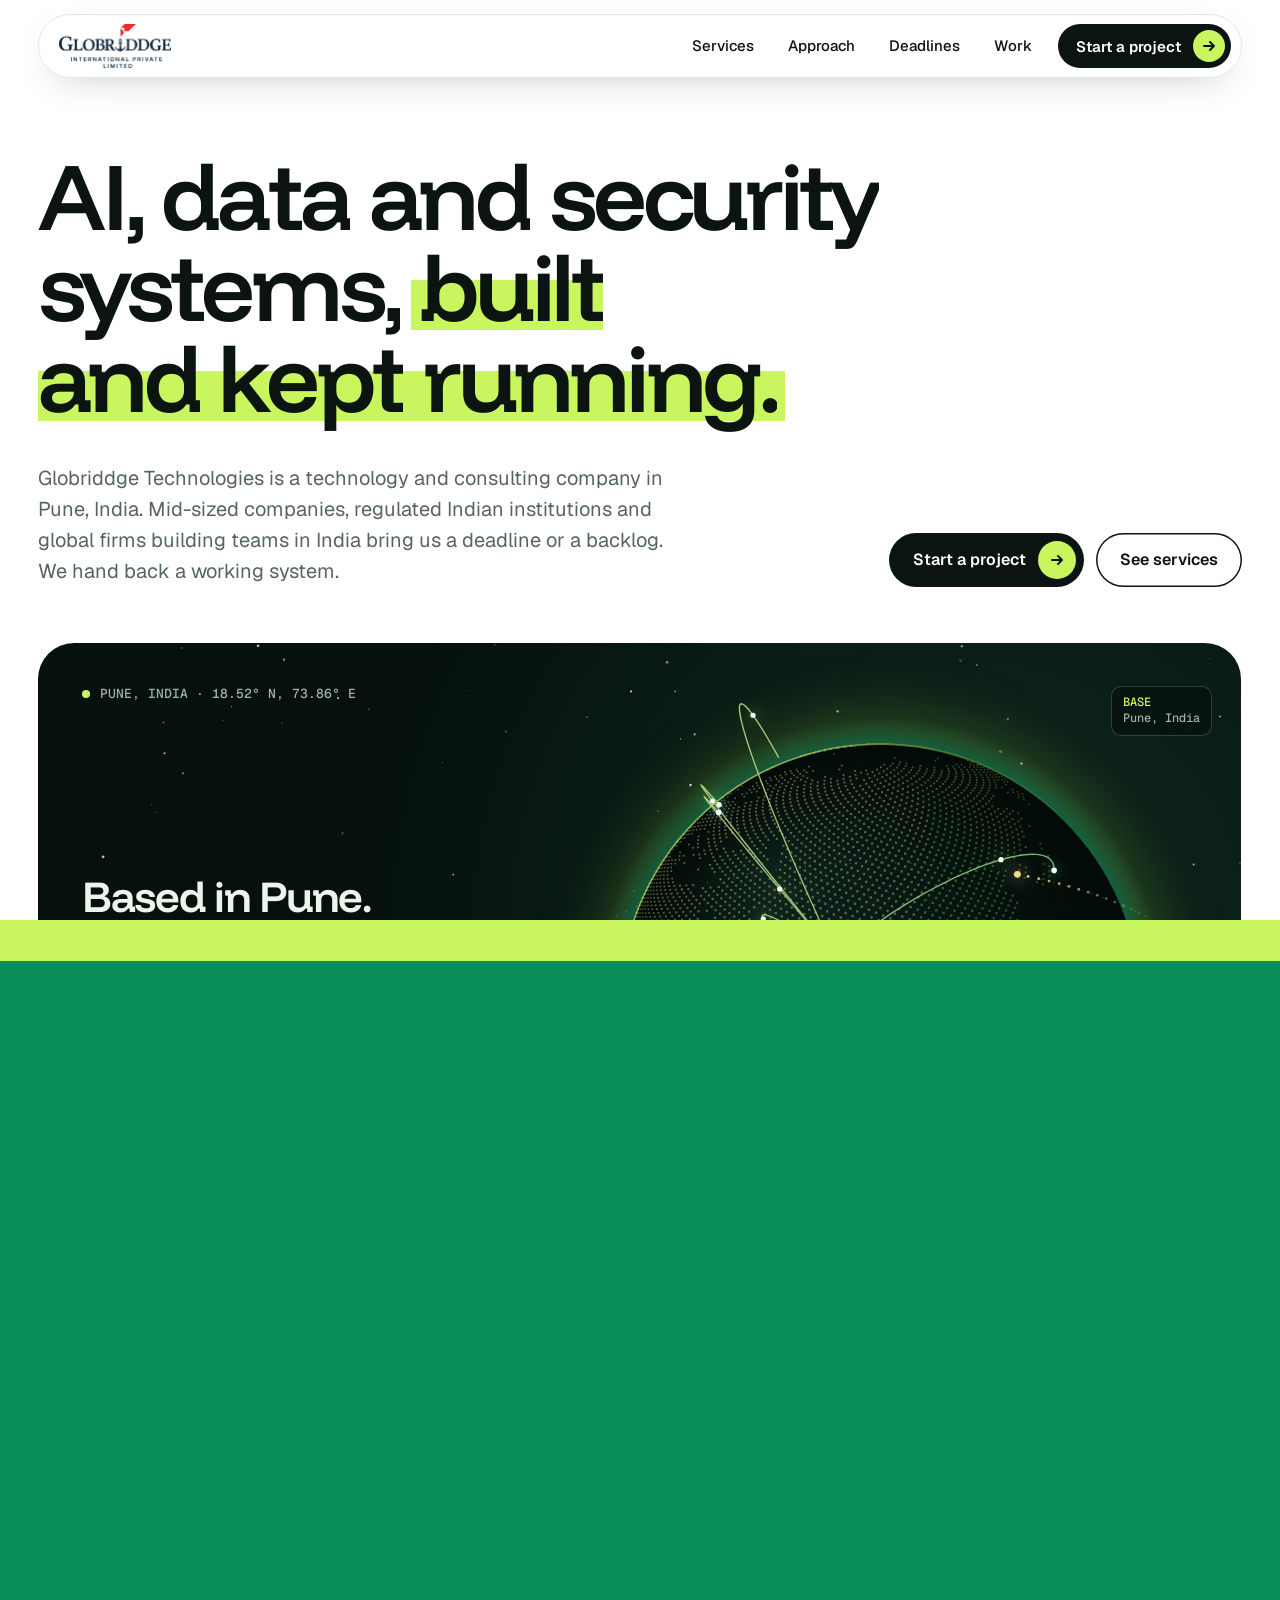
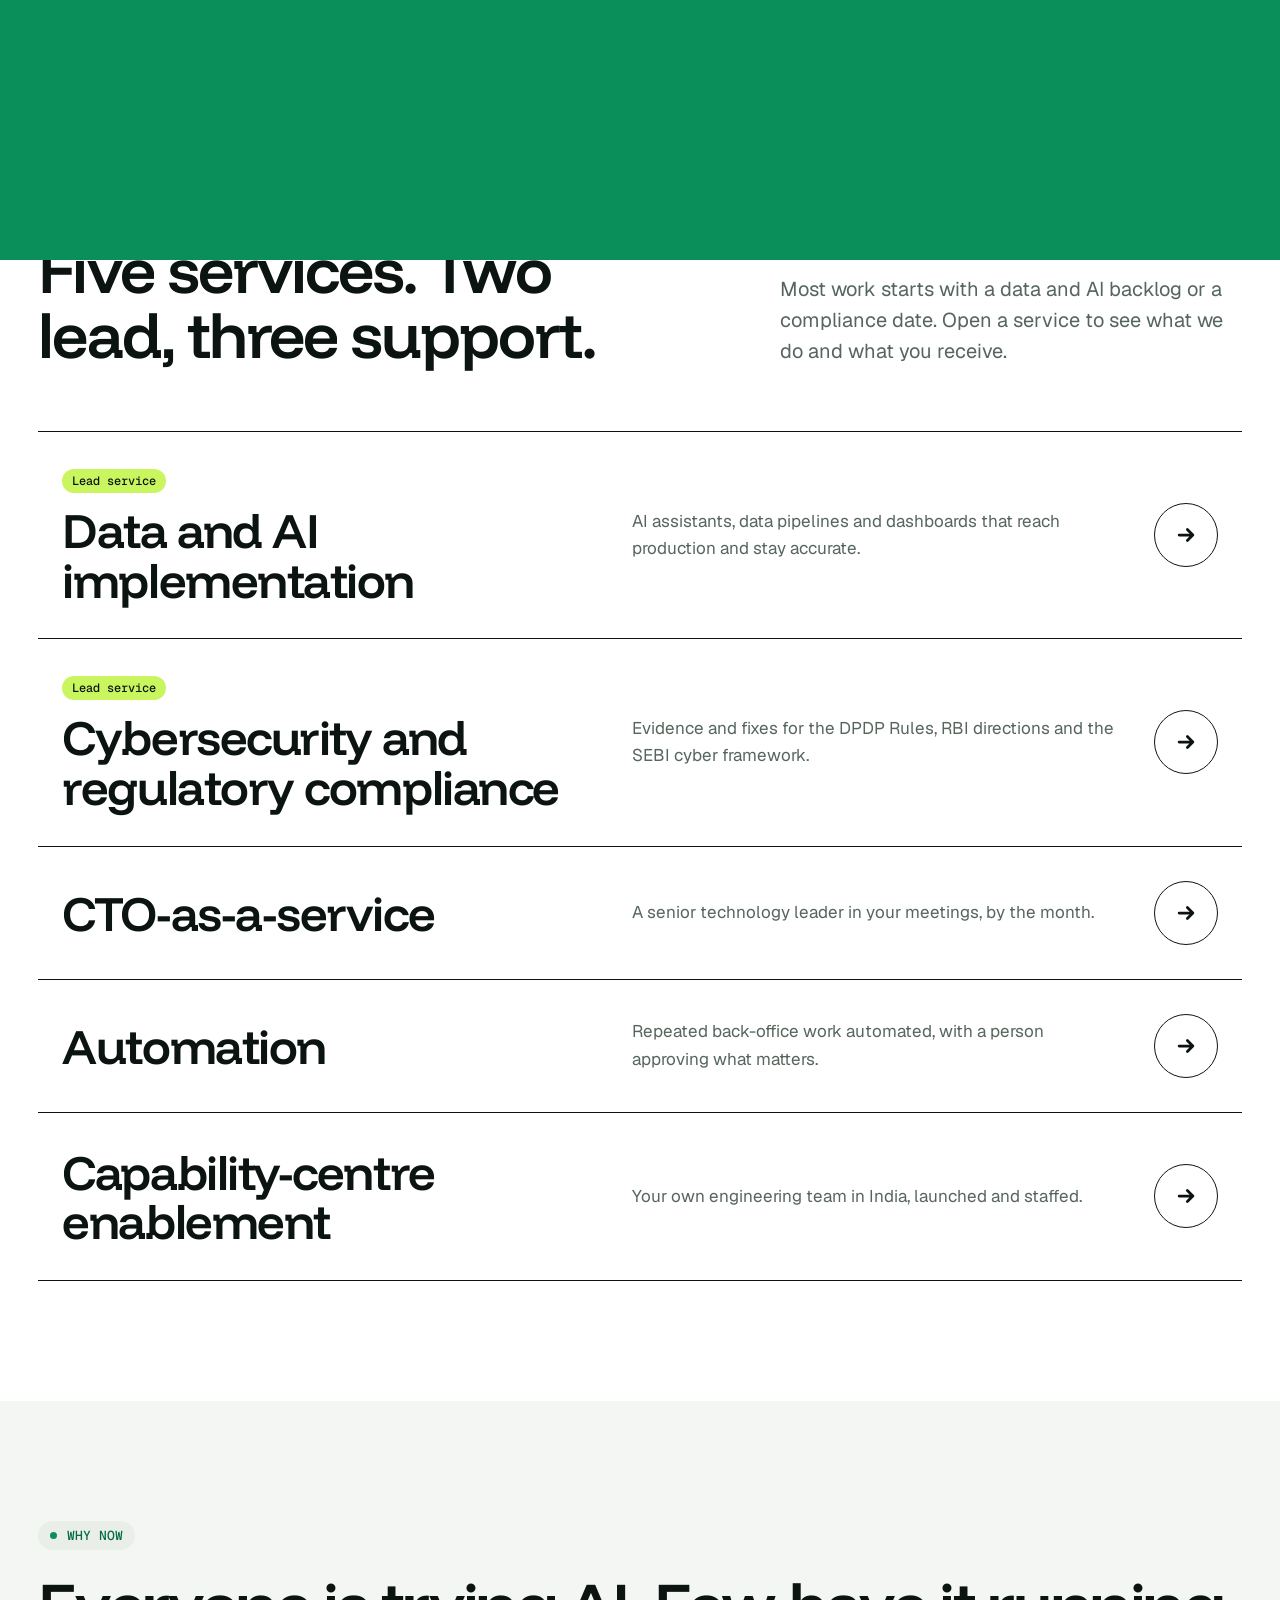
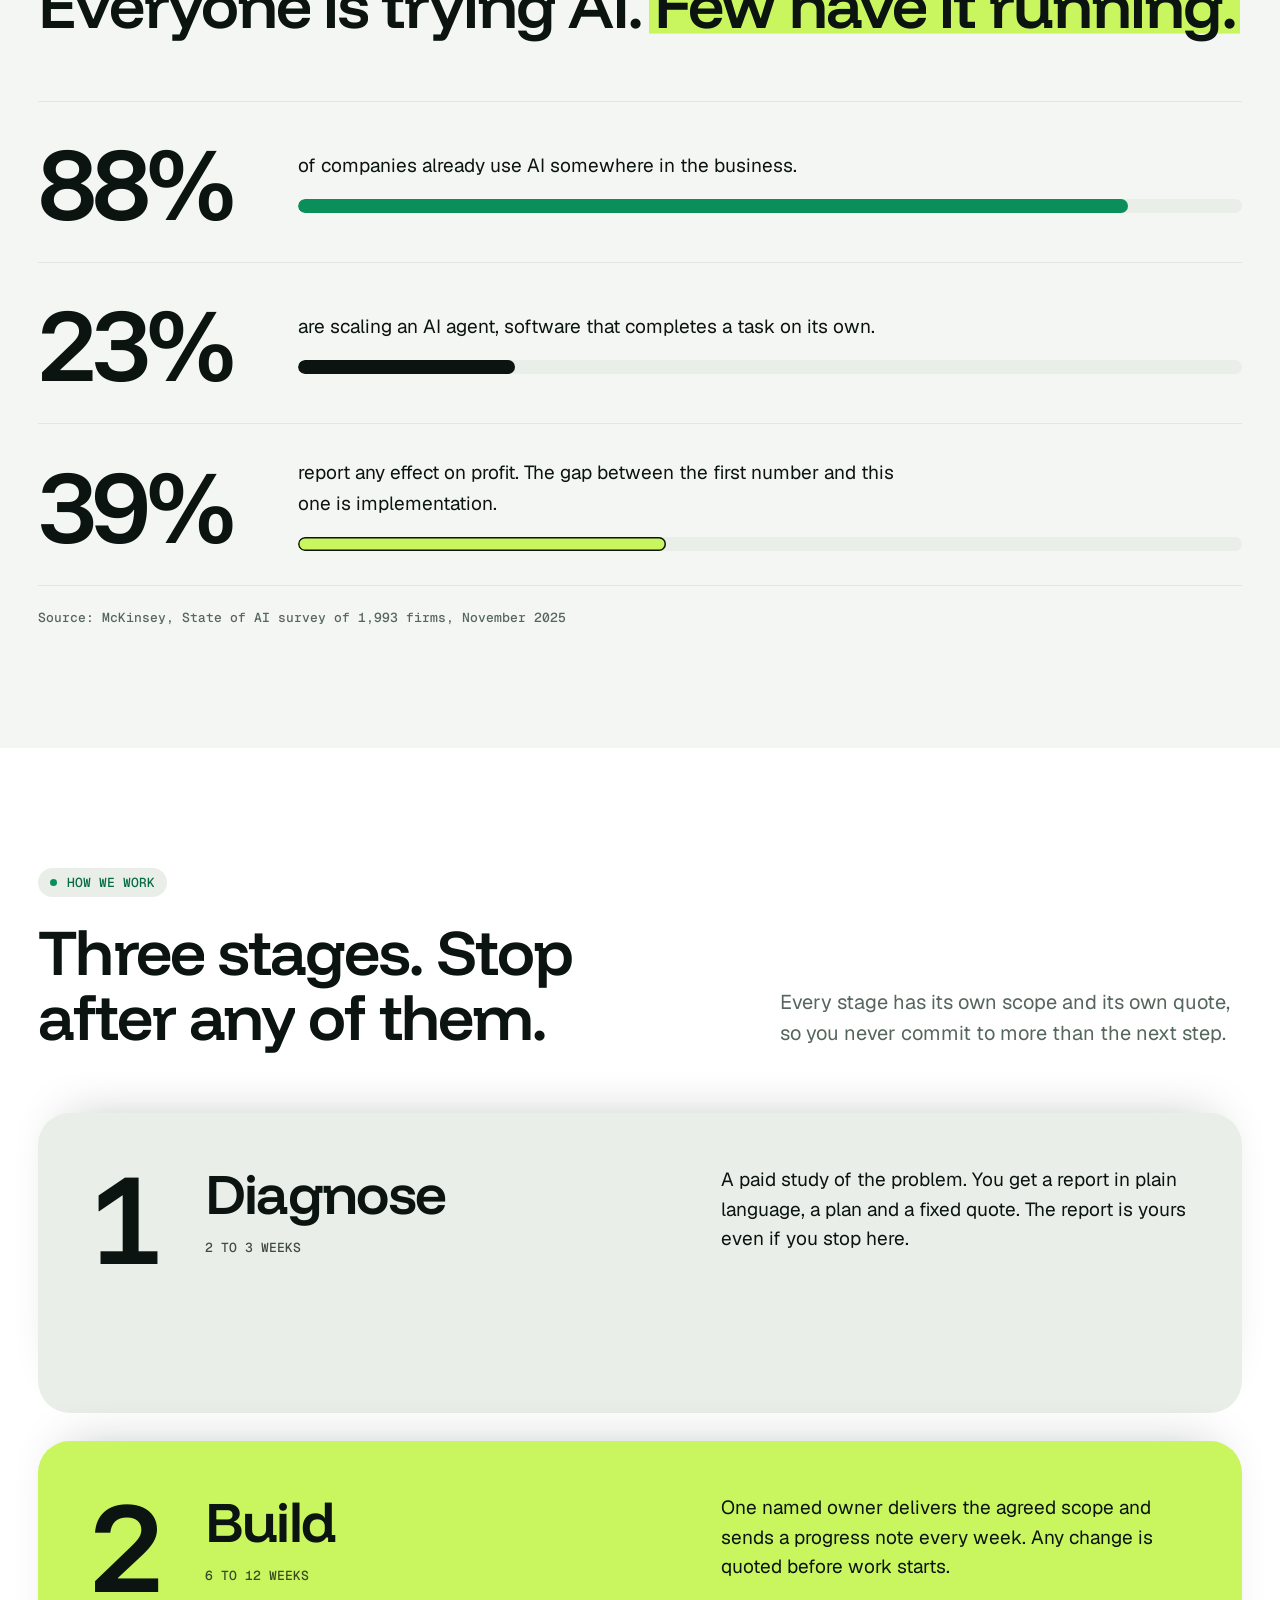
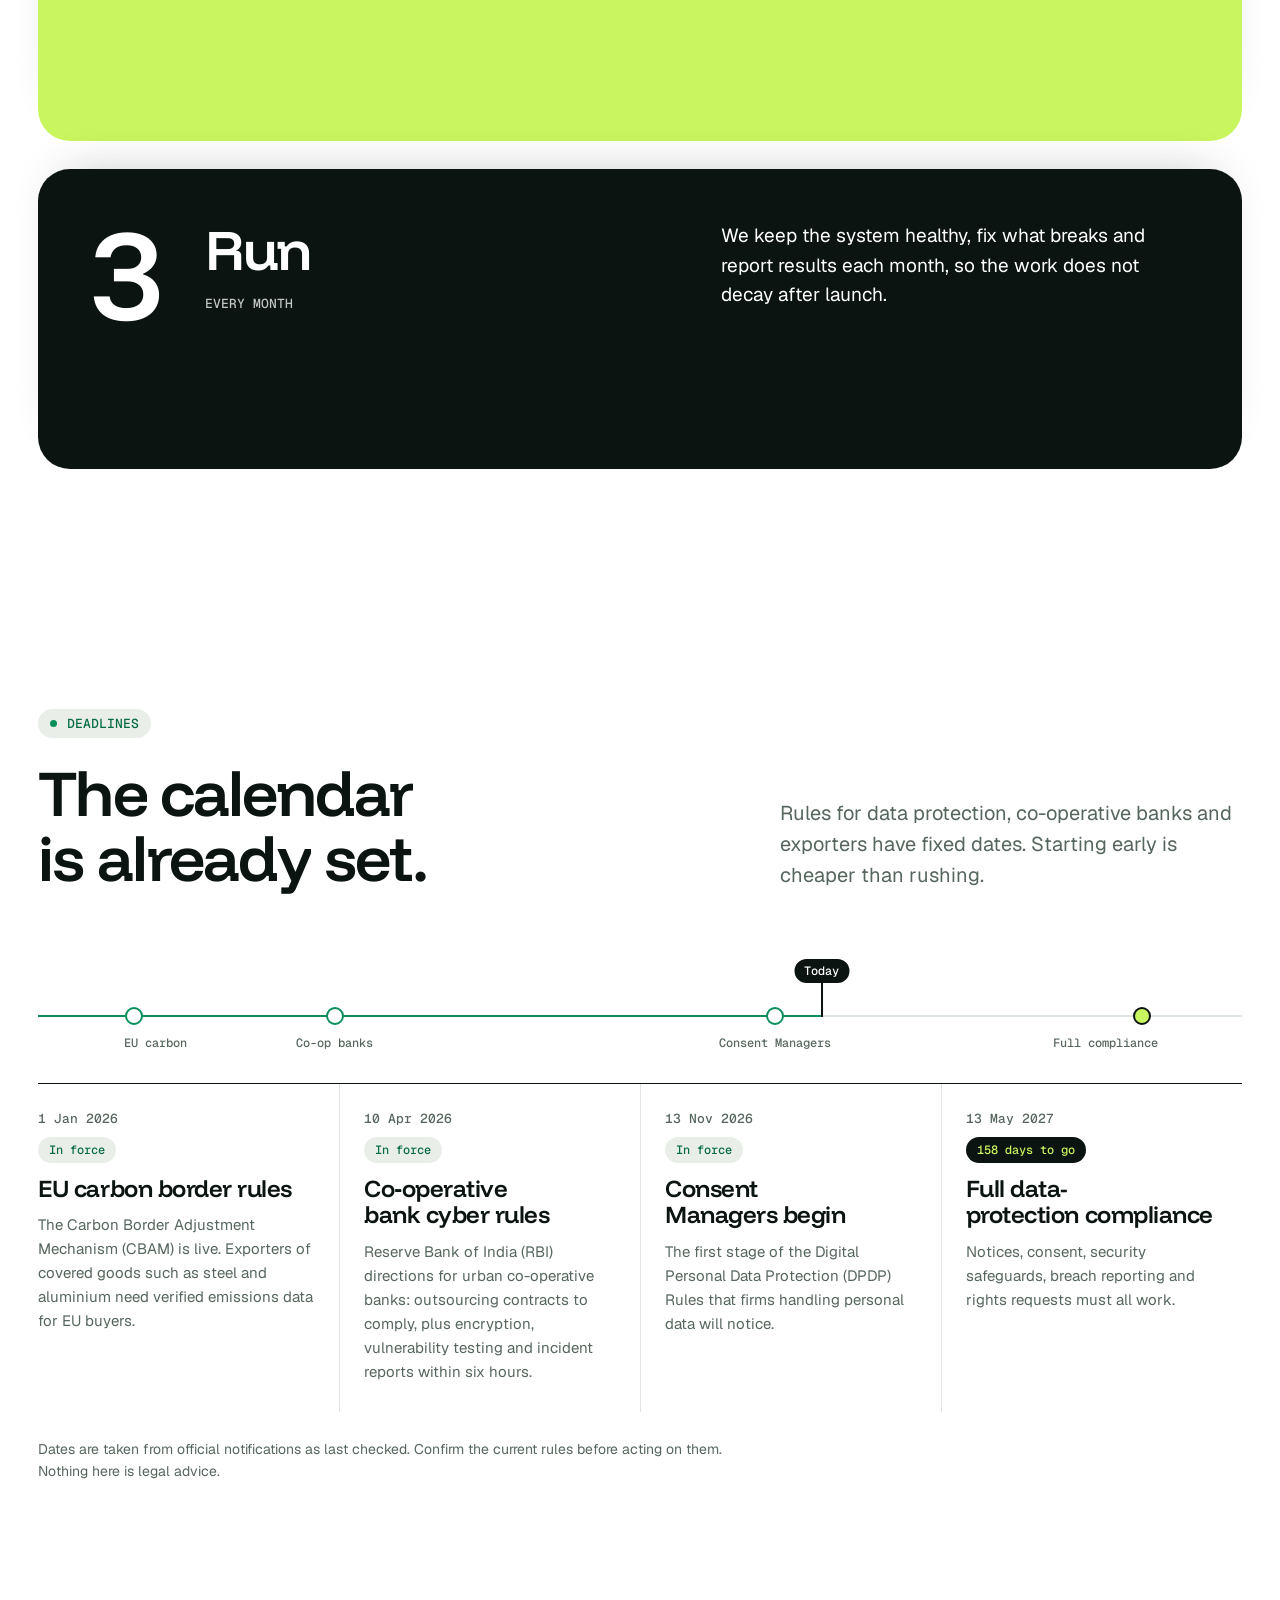
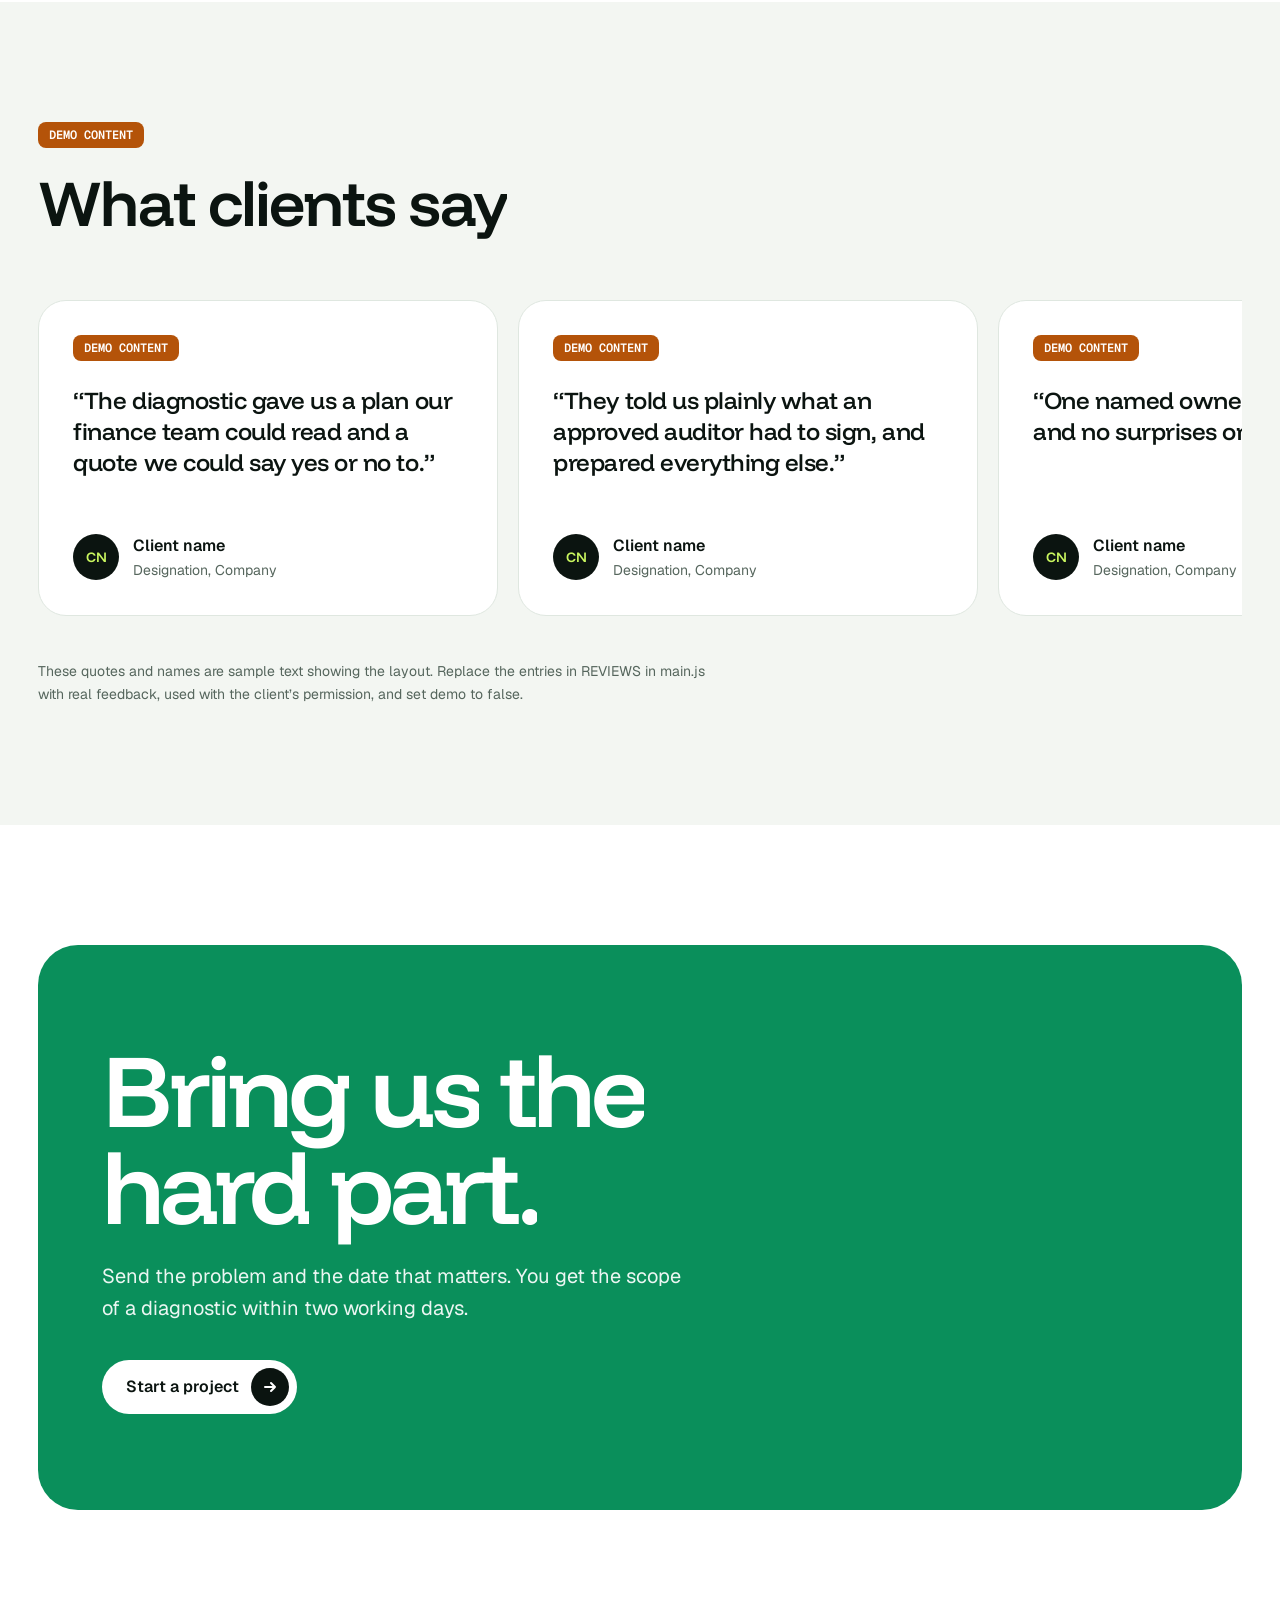
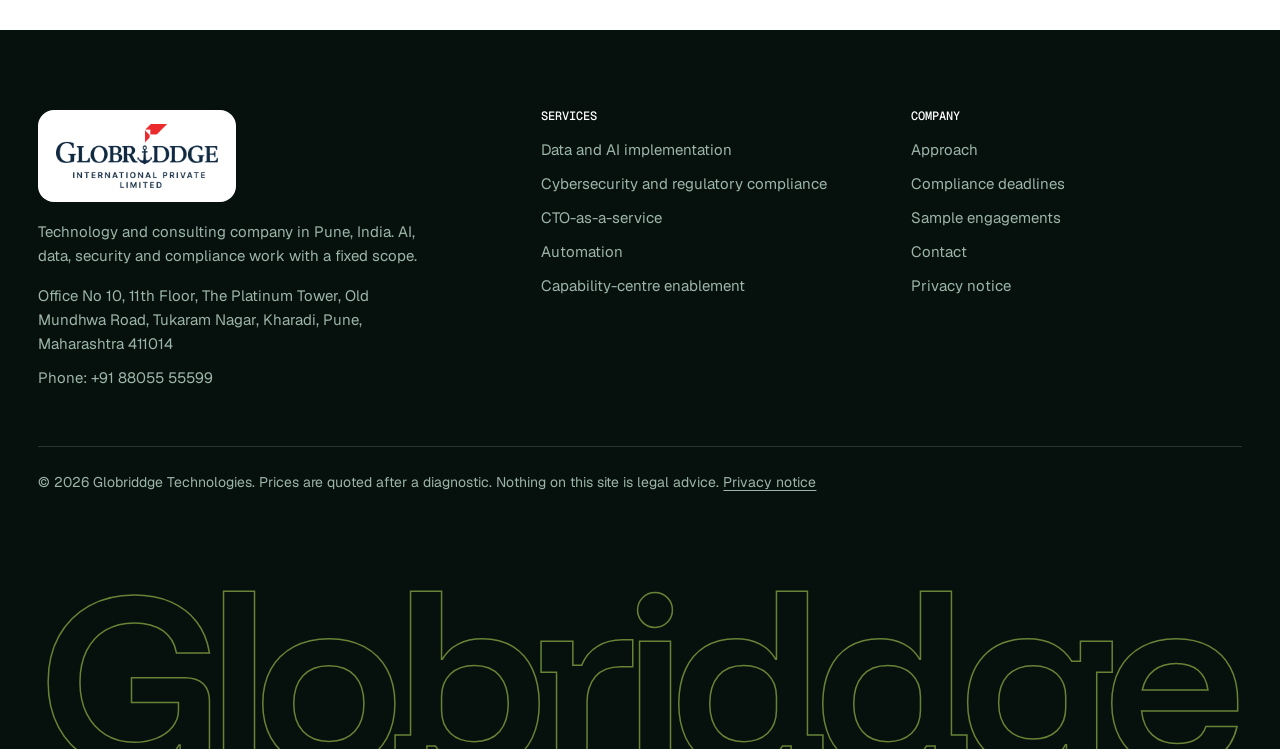
==== commit 8653f1e6: "Add office address, phone and hours Co-Authored-By: Claude Fable 5.2 <noreply@anthropic.com> Claude-" ====
--- a/index.html
+++ b/index.html
@@ -28,9 +28,9 @@
 <link rel="apple-touch-icon" href="logo.png">
 <link rel="preload" href="fonts/funnel-display-latin-wght-normal.woff2" as="font" type="font/woff2" crossorigin>
 <link rel="preload" href="fonts/geist-latin-wght-normal.woff2" as="font" type="font/woff2" crossorigin>
-<link rel="stylesheet" href="style.css?v=1794560117">
+<link rel="stylesheet" href="style.css?v=1794560263">
 <script>try{if(sessionStorage.getItem("gbT"))document.documentElement.className="arriving pre"}catch(e){}</script>
-<script type="application/ld+json">{"@context": "https://schema.org", "@graph": [{"@type": ["ProfessionalService", "Organization"], "@id": "https://globparth.github.io/glob_website/#organization", "name": "Globriddge Technologies", "url": "https://globparth.github.io/glob_website/", "logo": {"@type": "ImageObject", "url": "https://globparth.github.io/glob_website/logo.png", "width": 512, "height": 512}, "image": "https://globparth.github.io/glob_website/og-image.png", "description": "Globriddge Technologies turns deadlines and backlogs into finished AI, data and security systems for mid-sized companies, regulated Indian institutions and global firms building in India.", "address": {"@type": "PostalAddress", "addressLocality": "Pune", "addressRegion": "Maharashtra", "addressCountry": "IN"}, "geo": {"@type": "GeoCoordinates", "latitude": 18.52, "longitude": 73.86}, "areaServed": [{"@type": "Country", "name": "India"}, {"@type": "Place", "name": "Worldwide"}], "hasOfferCatalog": {"@type": "OfferCatalog", "name": "Services", "itemListElement": [{"@type": "Offer", "itemOffered": {"@type": "Service", "name": "Data and AI implementation", "description": "AI assistants, data pipelines and dashboards taken from pilot to production, with tests that check every answer. Technology consulting from Pune, India.", "url": "https://globparth.github.io/glob_website/data-ai-implementation.html"}}, {"@type": "Offer", "itemOffered": {"@type": "Service", "name": "Cybersecurity and regulatory compliance", "description": "Readiness for India’s DPDP Rules, RBI cyber directions for urban co-operative banks and the SEBI cyber framework: gap reports, evidence packs and managed compliance.", "url": "https://globparth.github.io/glob_website/cybersecurity-compliance.html"}}, {"@type": "Offer", "itemOffered": {"@type": "Service", "name": "CTO-as-a-service", "description": "A senior technology leader by the month: architecture reviews, vendor and hiring decisions, cost control and technical due diligence for investors.", "url": "https://globparth.github.io/glob_website/cto-as-a-service.html"}}, {"@type": "Offer", "itemOffered": {"@type": "Service", "name": "Automation", "description": "Document, workflow and back-office automation with human approval steps. We measure hours before we start, so the saving is a number and not a guess.", "url": "https://globparth.github.io/glob_website/business-automation.html"}}, {"@type": "Offer", "itemOffered": {"@type": "Service", "name": "Capability-centre enablement", "description": "Set-up support, engineering pods and onboarding for companies building a Global Capability Centre (GCC) in India: cloud, security baseline and hiring.", "url": "https://globparth.github.io/glob_website/capability-centre-enablement.html"}}]}}, {"@type": "WebSite", "@id": "https://globparth.github.io/glob_website/#website", "url": "https://globparth.github.io/glob_website/", "name": "Globriddge Technologies", "publisher": {"@id": "https://globparth.github.io/glob_website/#organization"}, "inLanguage": "en-IN"}]}</script>
+<script type="application/ld+json">{"@context": "https://schema.org", "@graph": [{"@type": ["ProfessionalService", "Organization"], "@id": "https://globparth.github.io/glob_website/#organization", "name": "Globriddge Technologies", "url": "https://globparth.github.io/glob_website/", "logo": {"@type": "ImageObject", "url": "https://globparth.github.io/glob_website/logo.png", "width": 512, "height": 512}, "image": "https://globparth.github.io/glob_website/og-image.png", "description": "Globriddge Technologies turns deadlines and backlogs into finished AI, data and security systems for mid-sized companies, regulated Indian institutions and global firms building in India.", "telephone": "+918805555599", "address": {"@type": "PostalAddress", "streetAddress": "Office No 10, 11th Floor, The Platinum Tower, Old Mundhwa Road, Tukaram Nagar, Kharadi", "addressLocality": "Pune", "addressRegion": "Maharashtra", "postalCode": "411014", "addressCountry": "IN"}, "geo": {"@type": "GeoCoordinates", "latitude": 18.52, "longitude": 73.86}, "areaServed": [{"@type": "Country", "name": "India"}, {"@type": "Place", "name": "Worldwide"}], "hasOfferCatalog": {"@type": "OfferCatalog", "name": "Services", "itemListElement": [{"@type": "Offer", "itemOffered": {"@type": "Service", "name": "Data and AI implementation", "description": "AI assistants, data pipelines and dashboards taken from pilot to production, with tests that check every answer. Technology consulting from Pune, India.", "url": "https://globparth.github.io/glob_website/data-ai-implementation.html"}}, {"@type": "Offer", "itemOffered": {"@type": "Service", "name": "Cybersecurity and regulatory compliance", "description": "Readiness for India’s DPDP Rules, RBI cyber directions for urban co-operative banks and the SEBI cyber framework: gap reports, evidence packs and managed compliance.", "url": "https://globparth.github.io/glob_website/cybersecurity-compliance.html"}}, {"@type": "Offer", "itemOffered": {"@type": "Service", "name": "CTO-as-a-service", "description": "A senior technology leader by the month: architecture reviews, vendor and hiring decisions, cost control and technical due diligence for investors.", "url": "https://globparth.github.io/glob_website/cto-as-a-service.html"}}, {"@type": "Offer", "itemOffered": {"@type": "Service", "name": "Automation", "description": "Document, workflow and back-office automation with human approval steps. We measure hours before we start, so the saving is a number and not a guess.", "url": "https://globparth.github.io/glob_website/business-automation.html"}}, {"@type": "Offer", "itemOffered": {"@type": "Service", "name": "Capability-centre enablement", "description": "Set-up support, engineering pods and onboarding for companies building a Global Capability Centre (GCC) in India: cloud, security baseline and hiring.", "url": "https://globparth.github.io/glob_website/capability-centre-enablement.html"}}]}}, {"@type": "WebSite", "@id": "https://globparth.github.io/glob_website/#website", "url": "https://globparth.github.io/glob_website/", "name": "Globriddge Technologies", "publisher": {"@id": "https://globparth.github.io/glob_website/#organization"}, "inLanguage": "en-IN"}]}</script>
 </head>
 <body>
 <a class="skip" href="#main">Skip to content</a><div class="curtain" aria-hidden="true"></div><header class="nav" id="nav"><div class="wrap"><div class="pill"><a class="logo" href="index.html" aria-label="Globriddge, home"><img src="brand-logo.png" alt="Globriddge International Private Limited" width="904" height="357"></a><button class="burger" id="burger" aria-expanded="false" aria-controls="menu" aria-label="Open menu"><svg viewBox="0 0 24 24" fill="none" stroke="currentColor" stroke-width="2" stroke-linecap="round"><path d="M4 8h16M4 16h16"/></svg></button><nav class="menu" id="menu" aria-label="Main"><a href="services.html">Services</a><a href="approach.html">Approach</a><a href="deadlines.html">Deadlines</a><a href="work.html">Work</a><a class="btn " href="contact.html">Start a project<i><svg viewBox="0 0 16 16" fill="none" stroke="currentColor" stroke-width="2" stroke-linecap="round" stroke-linejoin="round" aria-hidden="true"><path d="M3 8h10M9 4l4 4-4 4"/></svg></i></a></nav></div></div></header><main id="main"><section class="hero"><div class="wrap">
@@ -52,7 +52,7 @@
 <article class="scard" style="--i:0"><div class="n">1</div><div><h3>Diagnose</h3><span class="t">2 TO 3 WEEKS</span></div><p>A paid study of the problem. You get a report in plain language, a plan and a fixed quote. The report is yours even if you stop here.</p></article>
 <article class="scard" style="--i:1"><div class="n">2</div><div><h3>Build</h3><span class="t">6 TO 12 WEEKS</span></div><p>One named owner delivers the agreed scope and sends a progress note every week. Any change is quoted before work starts.</p></article>
 <article class="scard" style="--i:2"><div class="n">3</div><div><h3>Run</h3><span class="t">EVERY MONTH</span></div><p>We keep the system healthy, fix what breaks and report results each month, so the work does not decay after launch.</p></article></div></div></section>
-<section class="sec"><div class="wrap"><div class="head split"><div style="display:grid;gap:22px;justify-items:start"><span class="eye">DEADLINES</span><h2 class="h2" data-words>The calendar is already set.</h2></div><p class="lede">Rules for data protection, co-operative banks and exporters have fixed dates. Starting early is cheaper than rushing.</p></div><div class="tl" id="tl" aria-hidden="true"><div class="base"></div><div class="done"></div><i class="pt first" data-d="2026-01-01"><span>EU carbon</span></i><i class="pt" data-d="2026-04-10"><span>Co-op banks</span></i><i class="pt" data-d="2026-11-13"><span>Consent Managers</span></i><i class="pt last" data-d="2027-05-13"><span>Full compliance</span></i><div class="now"><em>Today</em></div></div><div class="dgrid"><article class="dcard" data-date="2026-01-01"><time>1 Jan 2026</time><span class="st"></span><h3>EU carbon border rules</h3><p>The Carbon Border Adjustment Mechanism (CBAM) is live. Exporters of covered goods such as steel and aluminium need verified emissions data for EU buyers.</p></article><article class="dcard" data-date="2026-04-10"><time>10 Apr 2026</time><span class="st"></span><h3>Co&#8209;operative bank cyber rules</h3><p>Reserve Bank of India (RBI) directions for urban co-operative banks: outsourcing contracts to comply, plus encryption, vulnerability testing and incident reports within six hours.</p></article><article class="dcard" data-date="2026-11-13"><time>13 Nov 2026</time><span class="st"></span><h3>Consent Managers begin</h3><p>The first stage of the Digital Personal Data Protection (DPDP) Rules that firms handling personal data will notice.</p></article><article class="dcard" data-date="2027-05-13"><time>13 May 2027</time><span class="st"></span><h3>Full data-protection compliance</h3><p>Notices, consent, security safeguards, breach reporting and rights requests must all work.</p></article></div><p class="fine">Dates are taken from official notifications as last checked. Confirm the current rules before acting on them. Nothing here is legal advice.</p></div></section><section class="sec soft"><div class="wrap"><div class="head"><span class="demo demo-flag" hidden>DEMO CONTENT</span><h2 class="h2" data-words>What clients say</h2></div><div class="rail" id="revs" tabindex="0" aria-label="Client reviews, scroll sideways"></div><p class="fine demo-note" hidden>These quotes and names are sample text showing the layout. Replace the entries in REVIEWS in main.js with real feedback, used with the client’s permission, and set demo to false.</p></div></section><section class="sec"><div class="wrap"><div class="cpanel"><div class="rings" aria-hidden="true"><i></i><i></i><i></i></div><h2 data-words>Bring us the hard part.</h2><p>Send the problem and the date that matters. You get the scope of a diagnostic within two working days.</p><div class="cta"><a class="btn lt" href="contact.html">Start a project<i><svg viewBox="0 0 16 16" fill="none" stroke="currentColor" stroke-width="2" stroke-linecap="round" stroke-linejoin="round" aria-hidden="true"><path d="M3 8h10M9 4l4 4-4 4"/></svg></i></a></div></div></div></section></main><footer><div class="wrap"><div class="fg"><div><a class="logo chip" href="index.html"><img src="brand-logo.png" alt="Globriddge International Private Limited" width="904" height="357"></a><p style="margin-top:18px;max-width:38ch">Technology and consulting company in Pune, India. AI, data, security and compliance work with a fixed scope.</p></div><div><h4>SERVICES</h4><ul><li><a href="data-ai-implementation.html">Data and AI implementation</a></li><li><a href="cybersecurity-compliance.html">Cybersecurity and regulatory compliance</a></li><li><a href="cto-as-a-service.html">CTO-as-a-service</a></li><li><a href="business-automation.html">Automation</a></li><li><a href="capability-centre-enablement.html">Capability-centre enablement</a></li></ul></div><div><h4>COMPANY</h4><ul><li><a href="approach.html">Approach</a></li><li><a href="deadlines.html">Compliance deadlines</a></li><li><a href="work.html">Sample engagements</a></li><li><a href="contact.html">Contact</a></li><li><a href="privacy.html">Privacy notice</a></li></ul></div></div><div class="legal"><p>© <span class="yr">2026</span> Globriddge Technologies. Prices are quoted after a diagnostic. Nothing on this site is legal advice. <a href="privacy.html">Privacy notice</a></p></div><div class="mark" aria-hidden="true">Globriddge</div></div></footer>
-<script src="main.js?v=1794560117"></script>
+<section class="sec"><div class="wrap"><div class="head split"><div style="display:grid;gap:22px;justify-items:start"><span class="eye">DEADLINES</span><h2 class="h2" data-words>The calendar is already set.</h2></div><p class="lede">Rules for data protection, co-operative banks and exporters have fixed dates. Starting early is cheaper than rushing.</p></div><div class="tl" id="tl" aria-hidden="true"><div class="base"></div><div class="done"></div><i class="pt first" data-d="2026-01-01"><span>EU carbon</span></i><i class="pt" data-d="2026-04-10"><span>Co-op banks</span></i><i class="pt" data-d="2026-11-13"><span>Consent Managers</span></i><i class="pt last" data-d="2027-05-13"><span>Full compliance</span></i><div class="now"><em>Today</em></div></div><div class="dgrid"><article class="dcard" data-date="2026-01-01"><time>1 Jan 2026</time><span class="st"></span><h3>EU carbon border rules</h3><p>The Carbon Border Adjustment Mechanism (CBAM) is live. Exporters of covered goods such as steel and aluminium need verified emissions data for EU buyers.</p></article><article class="dcard" data-date="2026-04-10"><time>10 Apr 2026</time><span class="st"></span><h3>Co&#8209;operative bank cyber rules</h3><p>Reserve Bank of India (RBI) directions for urban co-operative banks: outsourcing contracts to comply, plus encryption, vulnerability testing and incident reports within six hours.</p></article><article class="dcard" data-date="2026-11-13"><time>13 Nov 2026</time><span class="st"></span><h3>Consent Managers begin</h3><p>The first stage of the Digital Personal Data Protection (DPDP) Rules that firms handling personal data will notice.</p></article><article class="dcard" data-date="2027-05-13"><time>13 May 2027</time><span class="st"></span><h3>Full data-protection compliance</h3><p>Notices, consent, security safeguards, breach reporting and rights requests must all work.</p></article></div><p class="fine">Dates are taken from official notifications as last checked. Confirm the current rules before acting on them. Nothing here is legal advice.</p></div></section><section class="sec soft"><div class="wrap"><div class="head"><span class="demo demo-flag" hidden>DEMO CONTENT</span><h2 class="h2" data-words>What clients say</h2></div><div class="rail" id="revs" tabindex="0" aria-label="Client reviews, scroll sideways"></div><p class="fine demo-note" hidden>These quotes and names are sample text showing the layout. Replace the entries in REVIEWS in main.js with real feedback, used with the client’s permission, and set demo to false.</p></div></section><section class="sec"><div class="wrap"><div class="cpanel"><div class="rings" aria-hidden="true"><i></i><i></i><i></i></div><h2 data-words>Bring us the hard part.</h2><p>Send the problem and the date that matters. You get the scope of a diagnostic within two working days.</p><div class="cta"><a class="btn lt" href="contact.html">Start a project<i><svg viewBox="0 0 16 16" fill="none" stroke="currentColor" stroke-width="2" stroke-linecap="round" stroke-linejoin="round" aria-hidden="true"><path d="M3 8h10M9 4l4 4-4 4"/></svg></i></a></div></div></div></section></main><footer><div class="wrap"><div class="fg"><div><a class="logo chip" href="index.html"><img src="brand-logo.png" alt="Globriddge International Private Limited" width="904" height="357"></a><p style="margin-top:18px;max-width:38ch">Technology and consulting company in Pune, India. AI, data, security and compliance work with a fixed scope.</p><p style="margin-top:16px;max-width:38ch">Office No 10, 11th Floor, The Platinum Tower, Old Mundhwa Road, Tukaram Nagar, Kharadi, Pune, Maharashtra 411014</p><p style="margin-top:10px">Phone: +91 88055 55599</p></div><div><h4>SERVICES</h4><ul><li><a href="data-ai-implementation.html">Data and AI implementation</a></li><li><a href="cybersecurity-compliance.html">Cybersecurity and regulatory compliance</a></li><li><a href="cto-as-a-service.html">CTO-as-a-service</a></li><li><a href="business-automation.html">Automation</a></li><li><a href="capability-centre-enablement.html">Capability-centre enablement</a></li></ul></div><div><h4>COMPANY</h4><ul><li><a href="approach.html">Approach</a></li><li><a href="deadlines.html">Compliance deadlines</a></li><li><a href="work.html">Sample engagements</a></li><li><a href="contact.html">Contact</a></li><li><a href="privacy.html">Privacy notice</a></li></ul></div></div><div class="legal"><p>© <span class="yr">2026</span> Globriddge Technologies. Prices are quoted after a diagnostic. Nothing on this site is legal advice. <a href="privacy.html">Privacy notice</a></p></div><div class="mark" aria-hidden="true">Globriddge</div></div></footer>
+<script src="main.js?v=1794560263"></script>
 </body>
 </html>
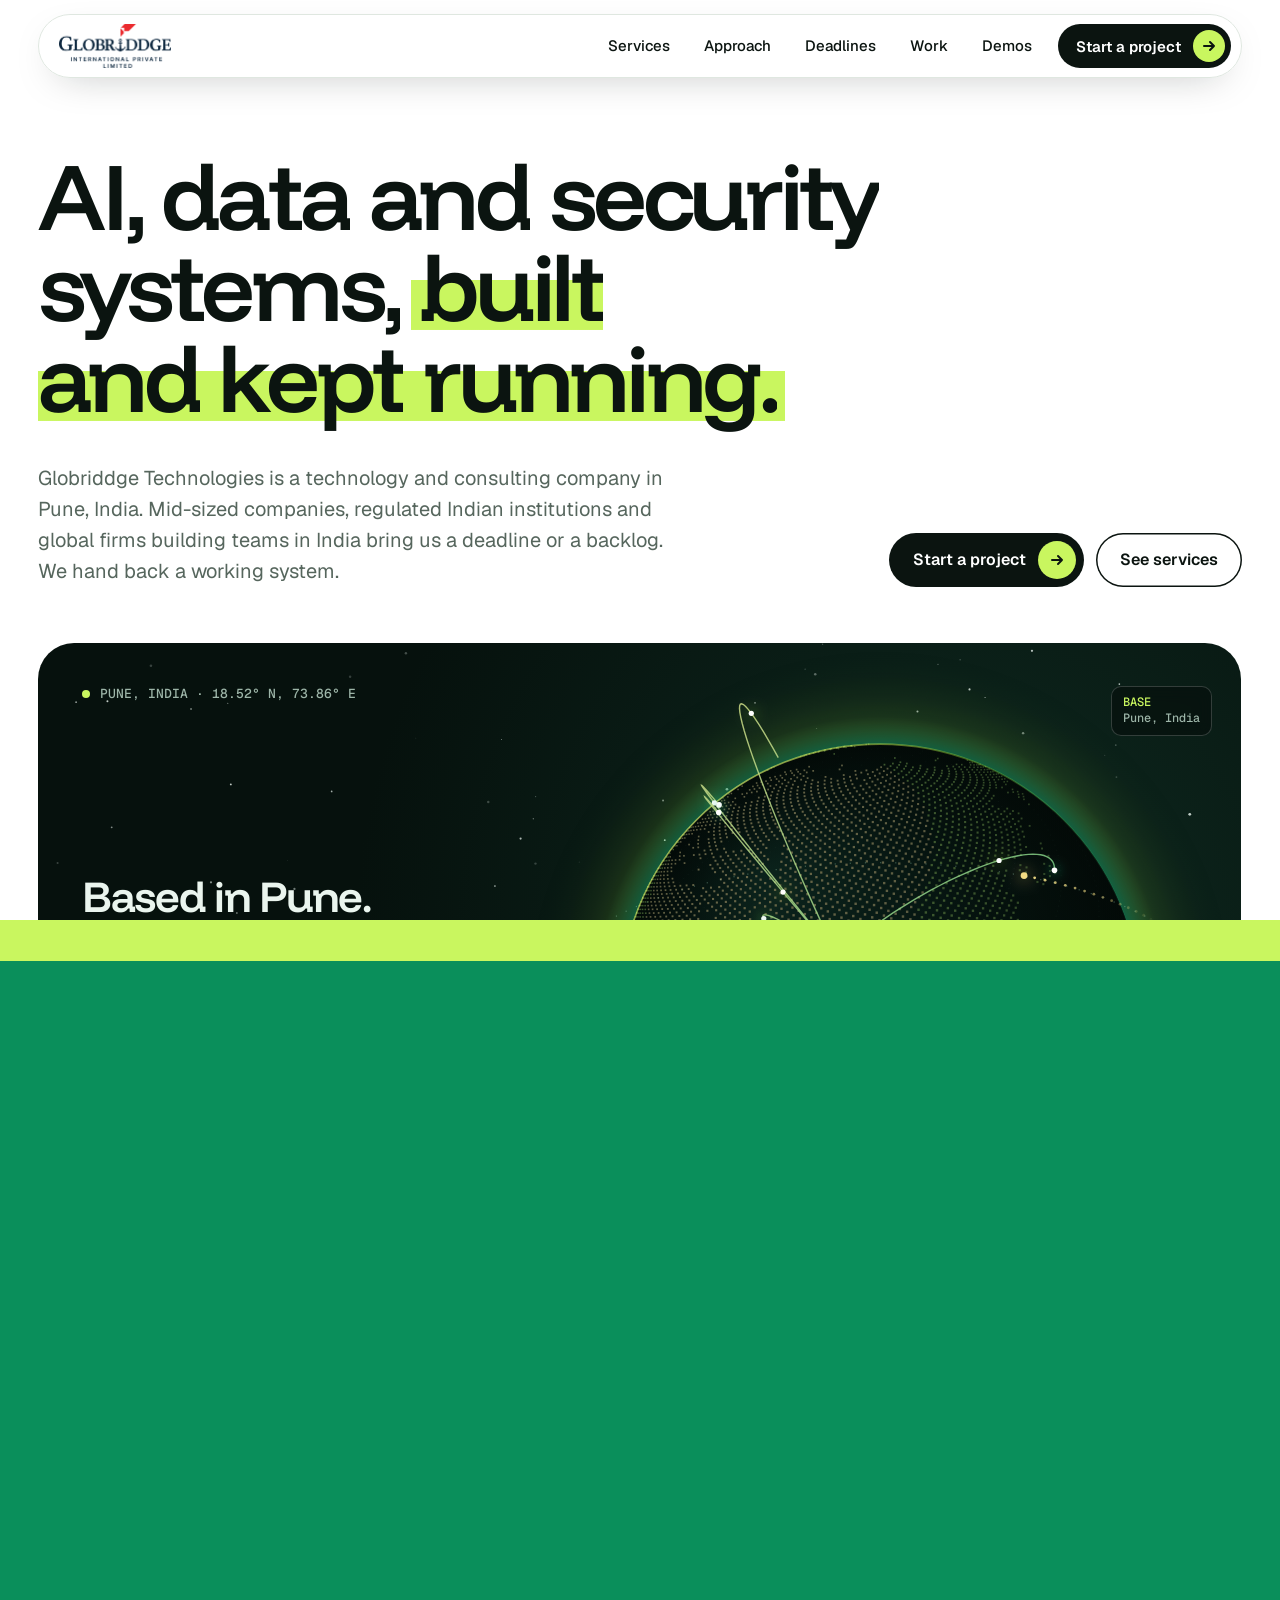
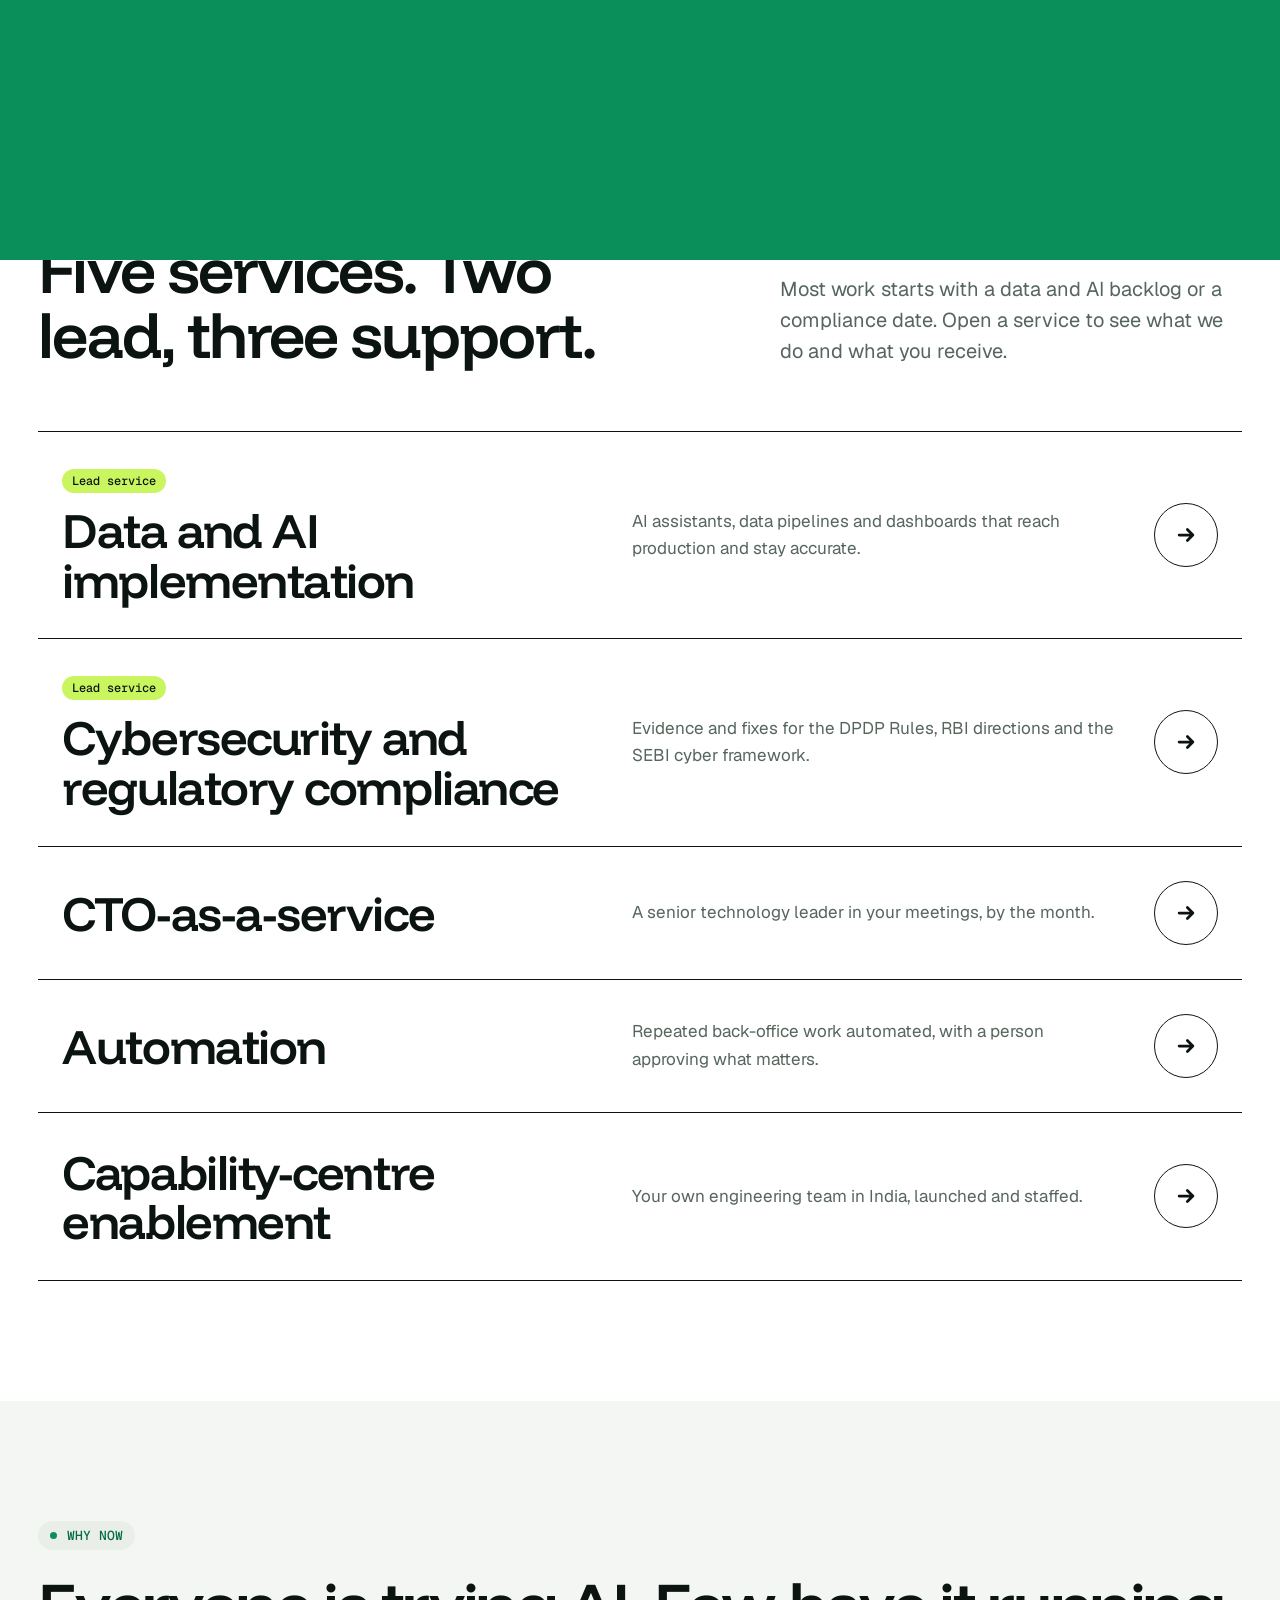
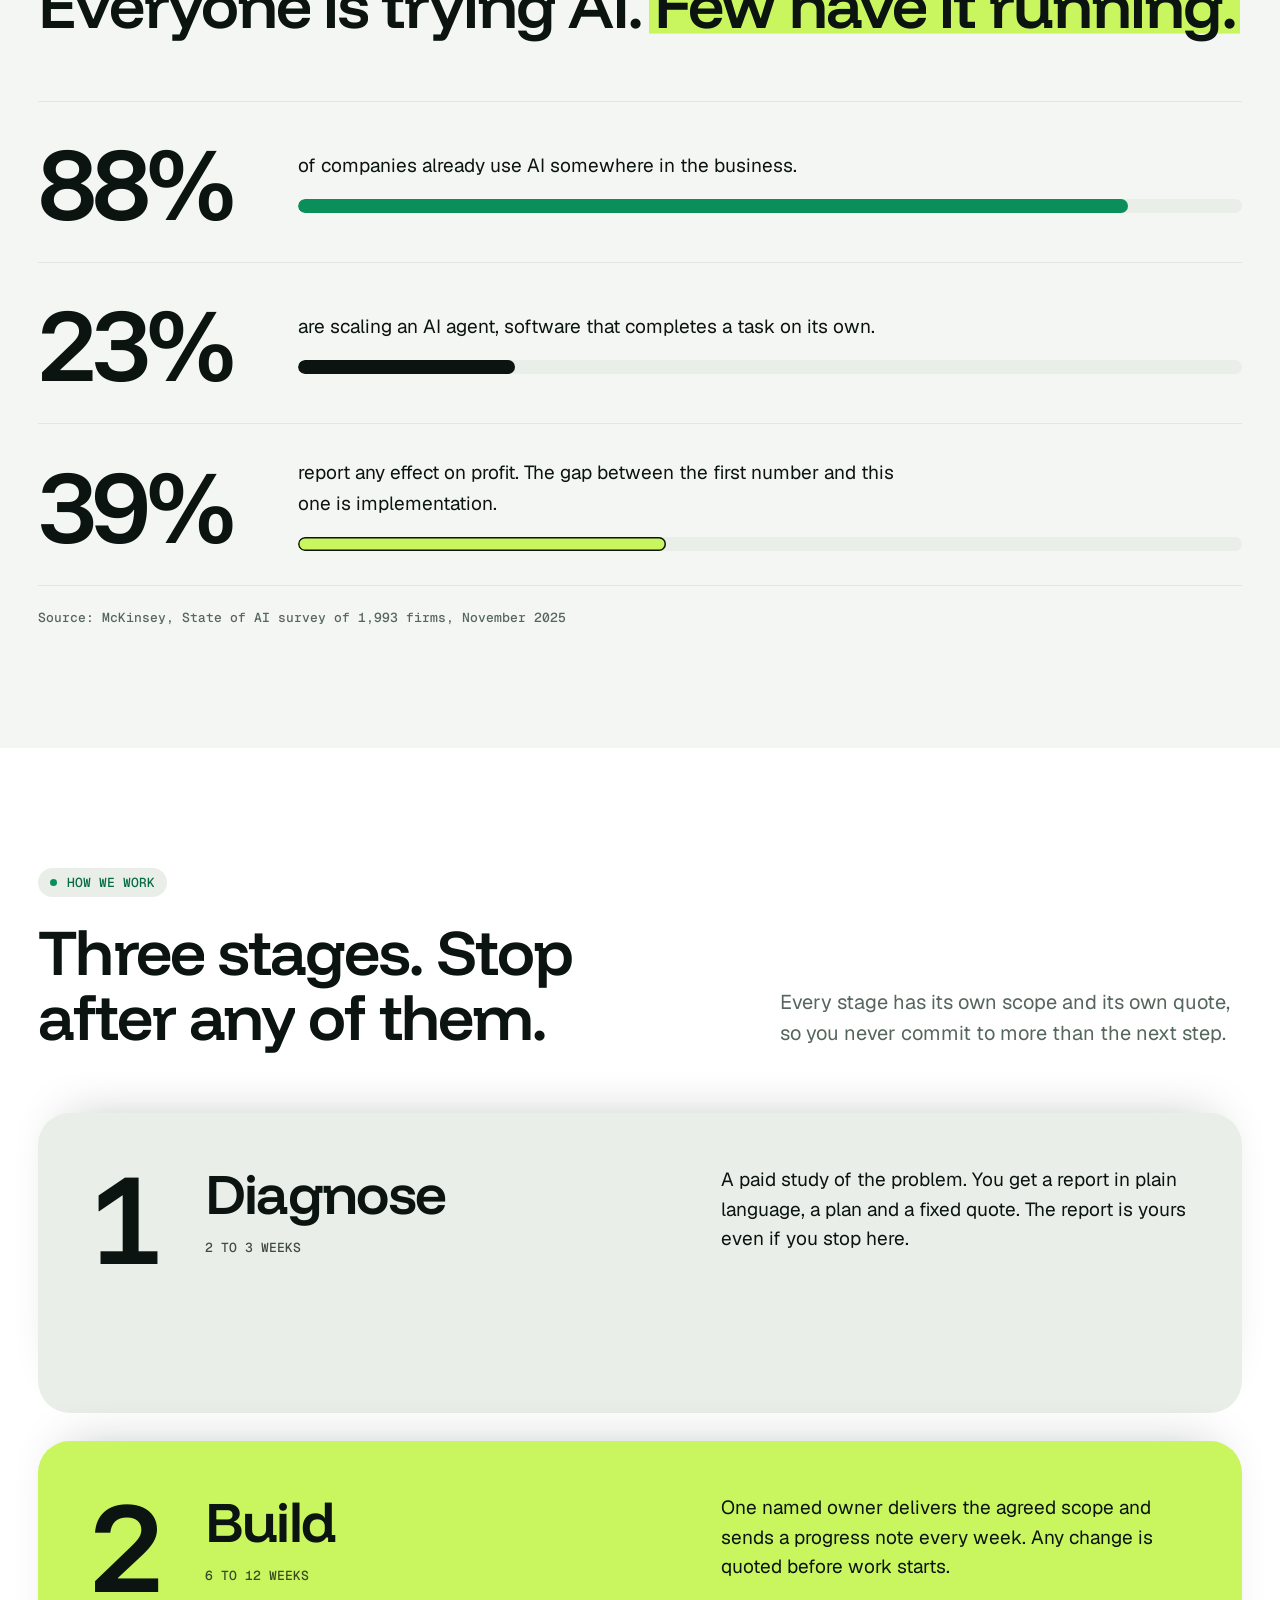
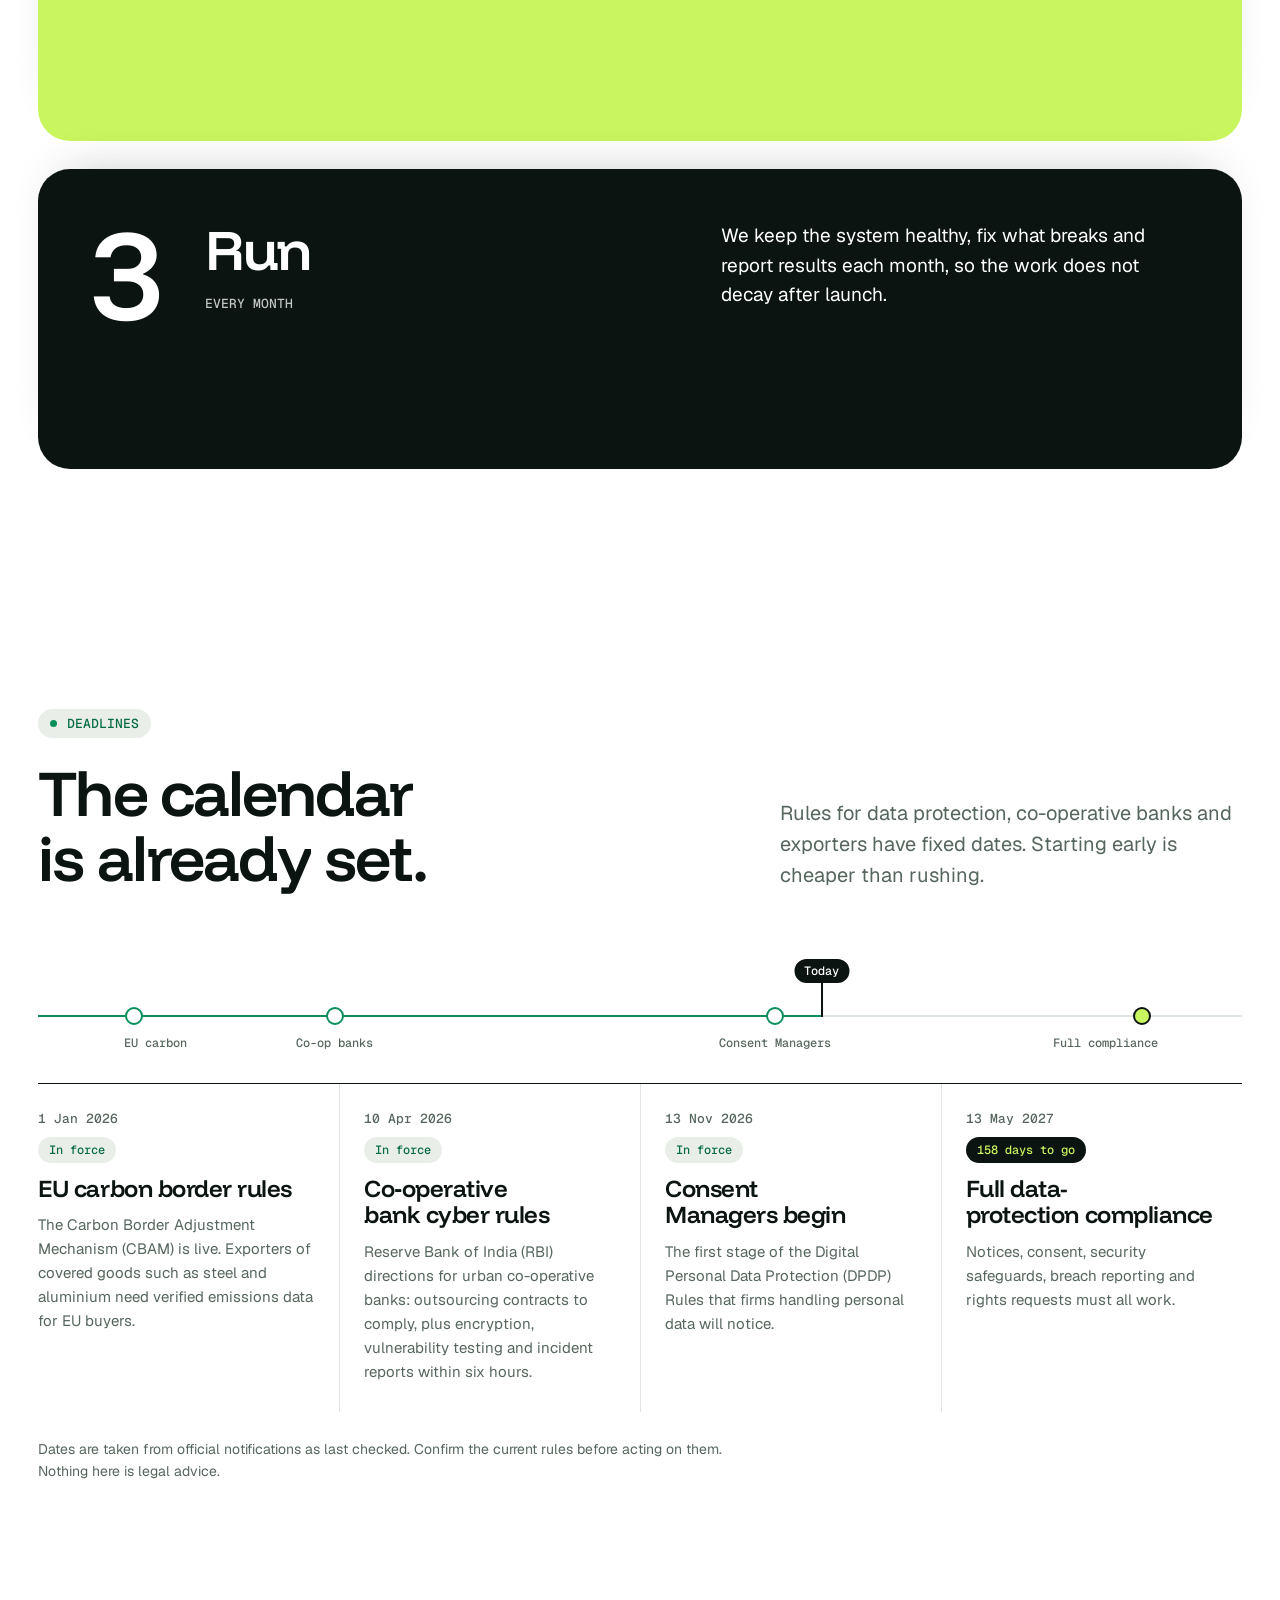
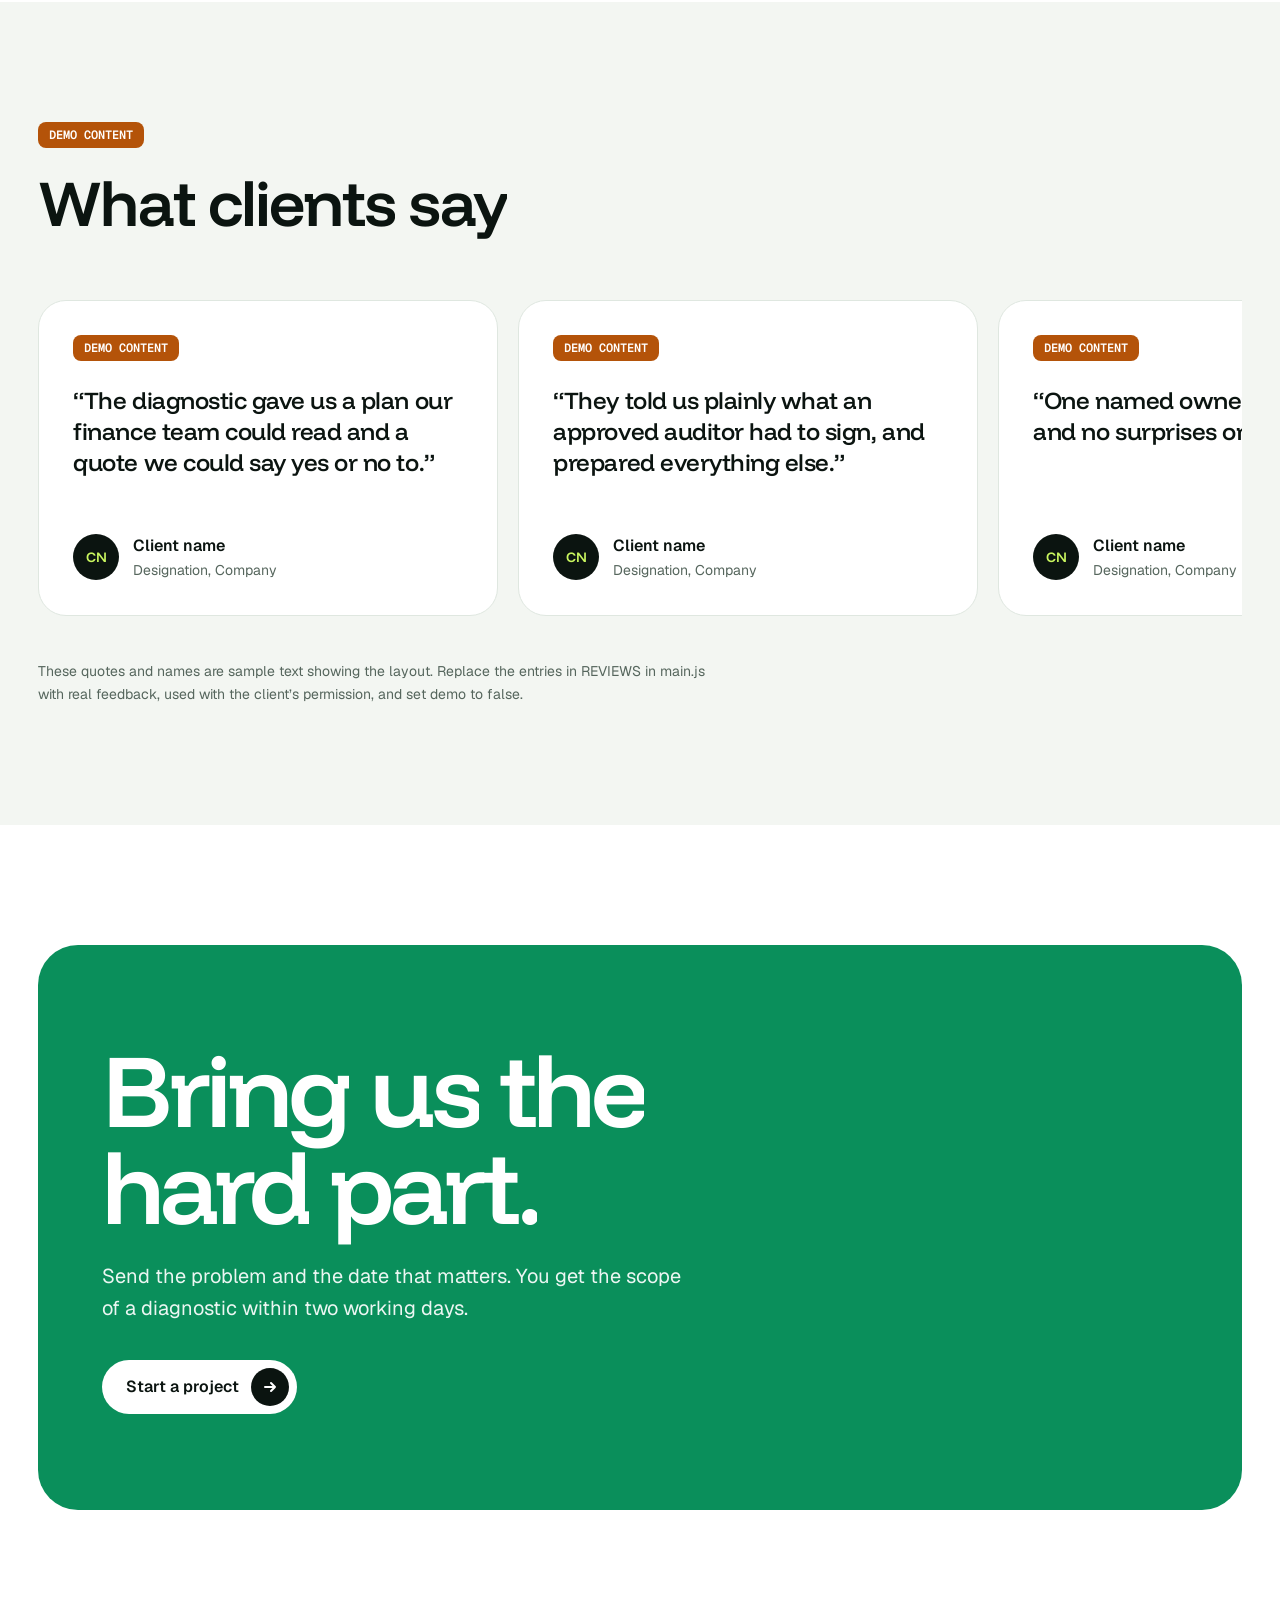
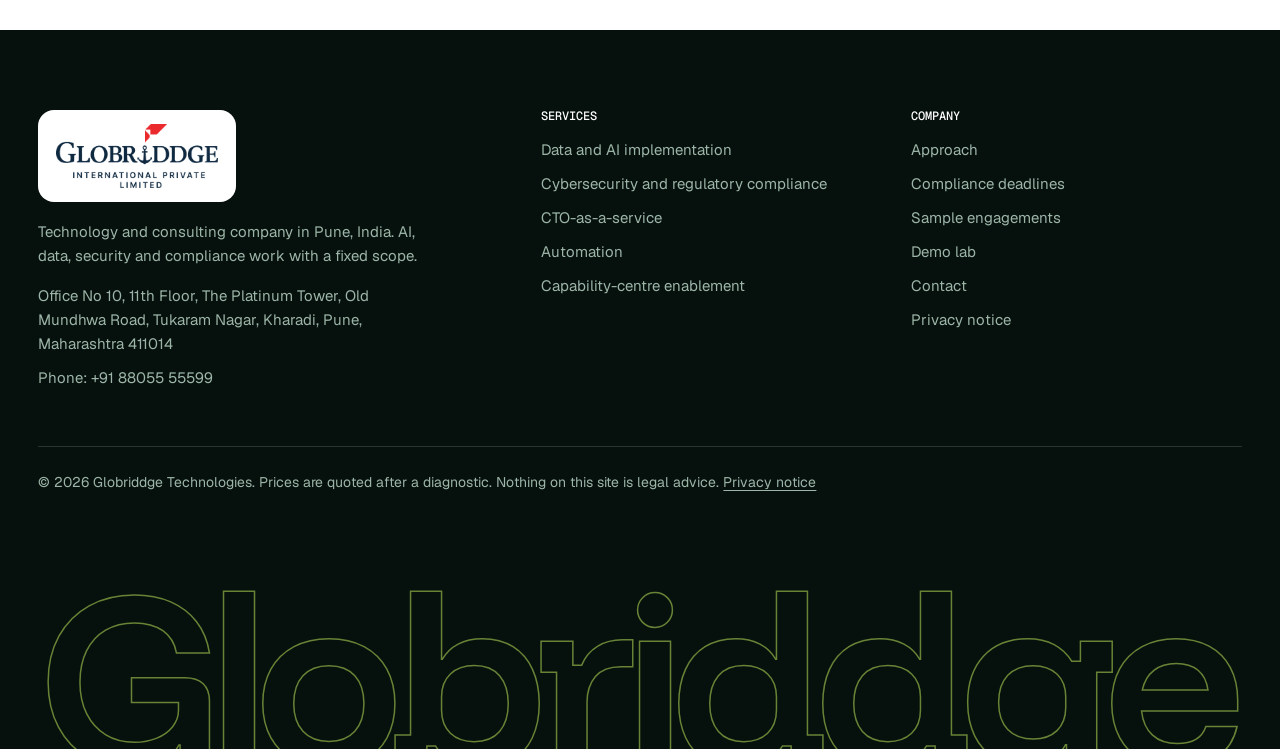
==== commit b7fbb269: "Add Demo Lab page with five working service demos Co-Authored-By: Claude Fable 5.2 <noreply@anthropi" ====
--- a/index.html
+++ b/index.html
@@ -33,7 +33,7 @@
 <script type="application/ld+json">{"@context": "https://schema.org", "@graph": [{"@type": ["ProfessionalService", "Organization"], "@id": "https://globparth.github.io/glob_website/#organization", "name": "Globriddge Technologies", "url": "https://globparth.github.io/glob_website/", "logo": {"@type": "ImageObject", "url": "https://globparth.github.io/glob_website/logo.png", "width": 512, "height": 512}, "image": "https://globparth.github.io/glob_website/og-image.png", "description": "Globriddge Technologies turns deadlines and backlogs into finished AI, data and security systems for mid-sized companies, regulated Indian institutions and global firms building in India.", "telephone": "+918805555599", "address": {"@type": "PostalAddress", "streetAddress": "Office No 10, 11th Floor, The Platinum Tower, Old Mundhwa Road, Tukaram Nagar, Kharadi", "addressLocality": "Pune", "addressRegion": "Maharashtra", "postalCode": "411014", "addressCountry": "IN"}, "geo": {"@type": "GeoCoordinates", "latitude": 18.52, "longitude": 73.86}, "areaServed": [{"@type": "Country", "name": "India"}, {"@type": "Place", "name": "Worldwide"}], "hasOfferCatalog": {"@type": "OfferCatalog", "name": "Services", "itemListElement": [{"@type": "Offer", "itemOffered": {"@type": "Service", "name": "Data and AI implementation", "description": "AI assistants, data pipelines and dashboards taken from pilot to production, with tests that check every answer. Technology consulting from Pune, India.", "url": "https://globparth.github.io/glob_website/data-ai-implementation.html"}}, {"@type": "Offer", "itemOffered": {"@type": "Service", "name": "Cybersecurity and regulatory compliance", "description": "Readiness for India’s DPDP Rules, RBI cyber directions for urban co-operative banks and the SEBI cyber framework: gap reports, evidence packs and managed compliance.", "url": "https://globparth.github.io/glob_website/cybersecurity-compliance.html"}}, {"@type": "Offer", "itemOffered": {"@type": "Service", "name": "CTO-as-a-service", "description": "A senior technology leader by the month: architecture reviews, vendor and hiring decisions, cost control and technical due diligence for investors.", "url": "https://globparth.github.io/glob_website/cto-as-a-service.html"}}, {"@type": "Offer", "itemOffered": {"@type": "Service", "name": "Automation", "description": "Document, workflow and back-office automation with human approval steps. We measure hours before we start, so the saving is a number and not a guess.", "url": "https://globparth.github.io/glob_website/business-automation.html"}}, {"@type": "Offer", "itemOffered": {"@type": "Service", "name": "Capability-centre enablement", "description": "Set-up support, engineering pods and onboarding for companies building a Global Capability Centre (GCC) in India: cloud, security baseline and hiring.", "url": "https://globparth.github.io/glob_website/capability-centre-enablement.html"}}]}}, {"@type": "WebSite", "@id": "https://globparth.github.io/glob_website/#website", "url": "https://globparth.github.io/glob_website/", "name": "Globriddge Technologies", "publisher": {"@id": "https://globparth.github.io/glob_website/#organization"}, "inLanguage": "en-IN"}]}</script>
 </head>
 <body>
-<a class="skip" href="#main">Skip to content</a><div class="curtain" aria-hidden="true"></div><header class="nav" id="nav"><div class="wrap"><div class="pill"><a class="logo" href="index.html" aria-label="Globriddge, home"><img src="brand-logo.png" alt="Globriddge International Private Limited" width="904" height="357"></a><button class="burger" id="burger" aria-expanded="false" aria-controls="menu" aria-label="Open menu"><svg viewBox="0 0 24 24" fill="none" stroke="currentColor" stroke-width="2" stroke-linecap="round"><path d="M4 8h16M4 16h16"/></svg></button><nav class="menu" id="menu" aria-label="Main"><a href="services.html">Services</a><a href="approach.html">Approach</a><a href="deadlines.html">Deadlines</a><a href="work.html">Work</a><a class="btn " href="contact.html">Start a project<i><svg viewBox="0 0 16 16" fill="none" stroke="currentColor" stroke-width="2" stroke-linecap="round" stroke-linejoin="round" aria-hidden="true"><path d="M3 8h10M9 4l4 4-4 4"/></svg></i></a></nav></div></div></header><main id="main"><section class="hero"><div class="wrap">
+<a class="skip" href="#main">Skip to content</a><div class="curtain" aria-hidden="true"></div><header class="nav" id="nav"><div class="wrap"><div class="pill"><a class="logo" href="index.html" aria-label="Globriddge, home"><img src="brand-logo.png" alt="Globriddge International Private Limited" width="904" height="357"></a><button class="burger" id="burger" aria-expanded="false" aria-controls="menu" aria-label="Open menu"><svg viewBox="0 0 24 24" fill="none" stroke="currentColor" stroke-width="2" stroke-linecap="round"><path d="M4 8h16M4 16h16"/></svg></button><nav class="menu" id="menu" aria-label="Main"><a href="services.html">Services</a><a href="approach.html">Approach</a><a href="deadlines.html">Deadlines</a><a href="work.html">Work</a><a href="demos.html">Demos</a><a class="btn " href="contact.html">Start a project<i><svg viewBox="0 0 16 16" fill="none" stroke="currentColor" stroke-width="2" stroke-linecap="round" stroke-linejoin="round" aria-hidden="true"><path d="M3 8h10M9 4l4 4-4 4"/></svg></i></a></nav></div></div></header><main id="main"><section class="hero"><div class="wrap">
 <h1 data-words>AI, data and security systems, <span class="hl">built and kept running.</span></h1>
 <div class="hero-row"><p class="lede">Globriddge Technologies is a technology and consulting company in Pune, India. Mid-sized companies, regulated Indian institutions and global firms building teams in India bring us a deadline or a backlog. We hand back a working system.</p><div class="cta"><a class="btn " href="contact.html">Start a project<i><svg viewBox="0 0 16 16" fill="none" stroke="currentColor" stroke-width="2" stroke-linecap="round" stroke-linejoin="round" aria-hidden="true"><path d="M3 8h10M9 4l4 4-4 4"/></svg></i></a><a class="btn alt" href="services.html">See services</a></div></div>
 <div class="stage"><canvas id="stars" aria-hidden="true"></canvas><div class="stage-info"><span class="coord"><i aria-hidden="true"></i>PUNE, INDIA · 18.52° N, 73.86° E</span>
@@ -52,7 +52,7 @@
 <article class="scard" style="--i:0"><div class="n">1</div><div><h3>Diagnose</h3><span class="t">2 TO 3 WEEKS</span></div><p>A paid study of the problem. You get a report in plain language, a plan and a fixed quote. The report is yours even if you stop here.</p></article>
 <article class="scard" style="--i:1"><div class="n">2</div><div><h3>Build</h3><span class="t">6 TO 12 WEEKS</span></div><p>One named owner delivers the agreed scope and sends a progress note every week. Any change is quoted before work starts.</p></article>
 <article class="scard" style="--i:2"><div class="n">3</div><div><h3>Run</h3><span class="t">EVERY MONTH</span></div><p>We keep the system healthy, fix what breaks and report results each month, so the work does not decay after launch.</p></article></div></div></section>
-<section class="sec"><div class="wrap"><div class="head split"><div style="display:grid;gap:22px;justify-items:start"><span class="eye">DEADLINES</span><h2 class="h2" data-words>The calendar is already set.</h2></div><p class="lede">Rules for data protection, co-operative banks and exporters have fixed dates. Starting early is cheaper than rushing.</p></div><div class="tl" id="tl" aria-hidden="true"><div class="base"></div><div class="done"></div><i class="pt first" data-d="2026-01-01"><span>EU carbon</span></i><i class="pt" data-d="2026-04-10"><span>Co-op banks</span></i><i class="pt" data-d="2026-11-13"><span>Consent Managers</span></i><i class="pt last" data-d="2027-05-13"><span>Full compliance</span></i><div class="now"><em>Today</em></div></div><div class="dgrid"><article class="dcard" data-date="2026-01-01"><time>1 Jan 2026</time><span class="st"></span><h3>EU carbon border rules</h3><p>The Carbon Border Adjustment Mechanism (CBAM) is live. Exporters of covered goods such as steel and aluminium need verified emissions data for EU buyers.</p></article><article class="dcard" data-date="2026-04-10"><time>10 Apr 2026</time><span class="st"></span><h3>Co&#8209;operative bank cyber rules</h3><p>Reserve Bank of India (RBI) directions for urban co-operative banks: outsourcing contracts to comply, plus encryption, vulnerability testing and incident reports within six hours.</p></article><article class="dcard" data-date="2026-11-13"><time>13 Nov 2026</time><span class="st"></span><h3>Consent Managers begin</h3><p>The first stage of the Digital Personal Data Protection (DPDP) Rules that firms handling personal data will notice.</p></article><article class="dcard" data-date="2027-05-13"><time>13 May 2027</time><span class="st"></span><h3>Full data-protection compliance</h3><p>Notices, consent, security safeguards, breach reporting and rights requests must all work.</p></article></div><p class="fine">Dates are taken from official notifications as last checked. Confirm the current rules before acting on them. Nothing here is legal advice.</p></div></section><section class="sec soft"><div class="wrap"><div class="head"><span class="demo demo-flag" hidden>DEMO CONTENT</span><h2 class="h2" data-words>What clients say</h2></div><div class="rail" id="revs" tabindex="0" aria-label="Client reviews, scroll sideways"></div><p class="fine demo-note" hidden>These quotes and names are sample text showing the layout. Replace the entries in REVIEWS in main.js with real feedback, used with the client’s permission, and set demo to false.</p></div></section><section class="sec"><div class="wrap"><div class="cpanel"><div class="rings" aria-hidden="true"><i></i><i></i><i></i></div><h2 data-words>Bring us the hard part.</h2><p>Send the problem and the date that matters. You get the scope of a diagnostic within two working days.</p><div class="cta"><a class="btn lt" href="contact.html">Start a project<i><svg viewBox="0 0 16 16" fill="none" stroke="currentColor" stroke-width="2" stroke-linecap="round" stroke-linejoin="round" aria-hidden="true"><path d="M3 8h10M9 4l4 4-4 4"/></svg></i></a></div></div></div></section></main><footer><div class="wrap"><div class="fg"><div><a class="logo chip" href="index.html"><img src="brand-logo.png" alt="Globriddge International Private Limited" width="904" height="357"></a><p style="margin-top:18px;max-width:38ch">Technology and consulting company in Pune, India. AI, data, security and compliance work with a fixed scope.</p><p style="margin-top:16px;max-width:38ch">Office No 10, 11th Floor, The Platinum Tower, Old Mundhwa Road, Tukaram Nagar, Kharadi, Pune, Maharashtra 411014</p><p style="margin-top:10px">Phone: +91 88055 55599</p></div><div><h4>SERVICES</h4><ul><li><a href="data-ai-implementation.html">Data and AI implementation</a></li><li><a href="cybersecurity-compliance.html">Cybersecurity and regulatory compliance</a></li><li><a href="cto-as-a-service.html">CTO-as-a-service</a></li><li><a href="business-automation.html">Automation</a></li><li><a href="capability-centre-enablement.html">Capability-centre enablement</a></li></ul></div><div><h4>COMPANY</h4><ul><li><a href="approach.html">Approach</a></li><li><a href="deadlines.html">Compliance deadlines</a></li><li><a href="work.html">Sample engagements</a></li><li><a href="contact.html">Contact</a></li><li><a href="privacy.html">Privacy notice</a></li></ul></div></div><div class="legal"><p>© <span class="yr">2026</span> Globriddge Technologies. Prices are quoted after a diagnostic. Nothing on this site is legal advice. <a href="privacy.html">Privacy notice</a></p></div><div class="mark" aria-hidden="true">Globriddge</div></div></footer>
+<section class="sec"><div class="wrap"><div class="head split"><div style="display:grid;gap:22px;justify-items:start"><span class="eye">DEADLINES</span><h2 class="h2" data-words>The calendar is already set.</h2></div><p class="lede">Rules for data protection, co-operative banks and exporters have fixed dates. Starting early is cheaper than rushing.</p></div><div class="tl" id="tl" aria-hidden="true"><div class="base"></div><div class="done"></div><i class="pt first" data-d="2026-01-01"><span>EU carbon</span></i><i class="pt" data-d="2026-04-10"><span>Co-op banks</span></i><i class="pt" data-d="2026-11-13"><span>Consent Managers</span></i><i class="pt last" data-d="2027-05-13"><span>Full compliance</span></i><div class="now"><em>Today</em></div></div><div class="dgrid"><article class="dcard" data-date="2026-01-01"><time>1 Jan 2026</time><span class="st"></span><h3>EU carbon border rules</h3><p>The Carbon Border Adjustment Mechanism (CBAM) is live. Exporters of covered goods such as steel and aluminium need verified emissions data for EU buyers.</p></article><article class="dcard" data-date="2026-04-10"><time>10 Apr 2026</time><span class="st"></span><h3>Co&#8209;operative bank cyber rules</h3><p>Reserve Bank of India (RBI) directions for urban co-operative banks: outsourcing contracts to comply, plus encryption, vulnerability testing and incident reports within six hours.</p></article><article class="dcard" data-date="2026-11-13"><time>13 Nov 2026</time><span class="st"></span><h3>Consent Managers begin</h3><p>The first stage of the Digital Personal Data Protection (DPDP) Rules that firms handling personal data will notice.</p></article><article class="dcard" data-date="2027-05-13"><time>13 May 2027</time><span class="st"></span><h3>Full data-protection compliance</h3><p>Notices, consent, security safeguards, breach reporting and rights requests must all work.</p></article></div><p class="fine">Dates are taken from official notifications as last checked. Confirm the current rules before acting on them. Nothing here is legal advice.</p></div></section><section class="sec soft"><div class="wrap"><div class="head"><span class="demo demo-flag" hidden>DEMO CONTENT</span><h2 class="h2" data-words>What clients say</h2></div><div class="rail" id="revs" tabindex="0" aria-label="Client reviews, scroll sideways"></div><p class="fine demo-note" hidden>These quotes and names are sample text showing the layout. Replace the entries in REVIEWS in main.js with real feedback, used with the client’s permission, and set demo to false.</p></div></section><section class="sec"><div class="wrap"><div class="cpanel"><div class="rings" aria-hidden="true"><i></i><i></i><i></i></div><h2 data-words>Bring us the hard part.</h2><p>Send the problem and the date that matters. You get the scope of a diagnostic within two working days.</p><div class="cta"><a class="btn lt" href="contact.html">Start a project<i><svg viewBox="0 0 16 16" fill="none" stroke="currentColor" stroke-width="2" stroke-linecap="round" stroke-linejoin="round" aria-hidden="true"><path d="M3 8h10M9 4l4 4-4 4"/></svg></i></a></div></div></div></section></main><footer><div class="wrap"><div class="fg"><div><a class="logo chip" href="index.html"><img src="brand-logo.png" alt="Globriddge International Private Limited" width="904" height="357"></a><p style="margin-top:18px;max-width:38ch">Technology and consulting company in Pune, India. AI, data, security and compliance work with a fixed scope.</p><p style="margin-top:16px;max-width:38ch">Office No 10, 11th Floor, The Platinum Tower, Old Mundhwa Road, Tukaram Nagar, Kharadi, Pune, Maharashtra 411014</p><p style="margin-top:10px">Phone: +91 88055 55599</p></div><div><h4>SERVICES</h4><ul><li><a href="data-ai-implementation.html">Data and AI implementation</a></li><li><a href="cybersecurity-compliance.html">Cybersecurity and regulatory compliance</a></li><li><a href="cto-as-a-service.html">CTO-as-a-service</a></li><li><a href="business-automation.html">Automation</a></li><li><a href="capability-centre-enablement.html">Capability-centre enablement</a></li></ul></div><div><h4>COMPANY</h4><ul><li><a href="approach.html">Approach</a></li><li><a href="deadlines.html">Compliance deadlines</a></li><li><a href="work.html">Sample engagements</a></li><li><a href="demos.html">Demo lab</a></li><li><a href="contact.html">Contact</a></li><li><a href="privacy.html">Privacy notice</a></li></ul></div></div><div class="legal"><p>© <span class="yr">2026</span> Globriddge Technologies. Prices are quoted after a diagnostic. Nothing on this site is legal advice. <a href="privacy.html">Privacy notice</a></p></div><div class="mark" aria-hidden="true">Globriddge</div></div></footer>
 <script src="main.js?v=1794560263"></script>
 </body>
 </html>
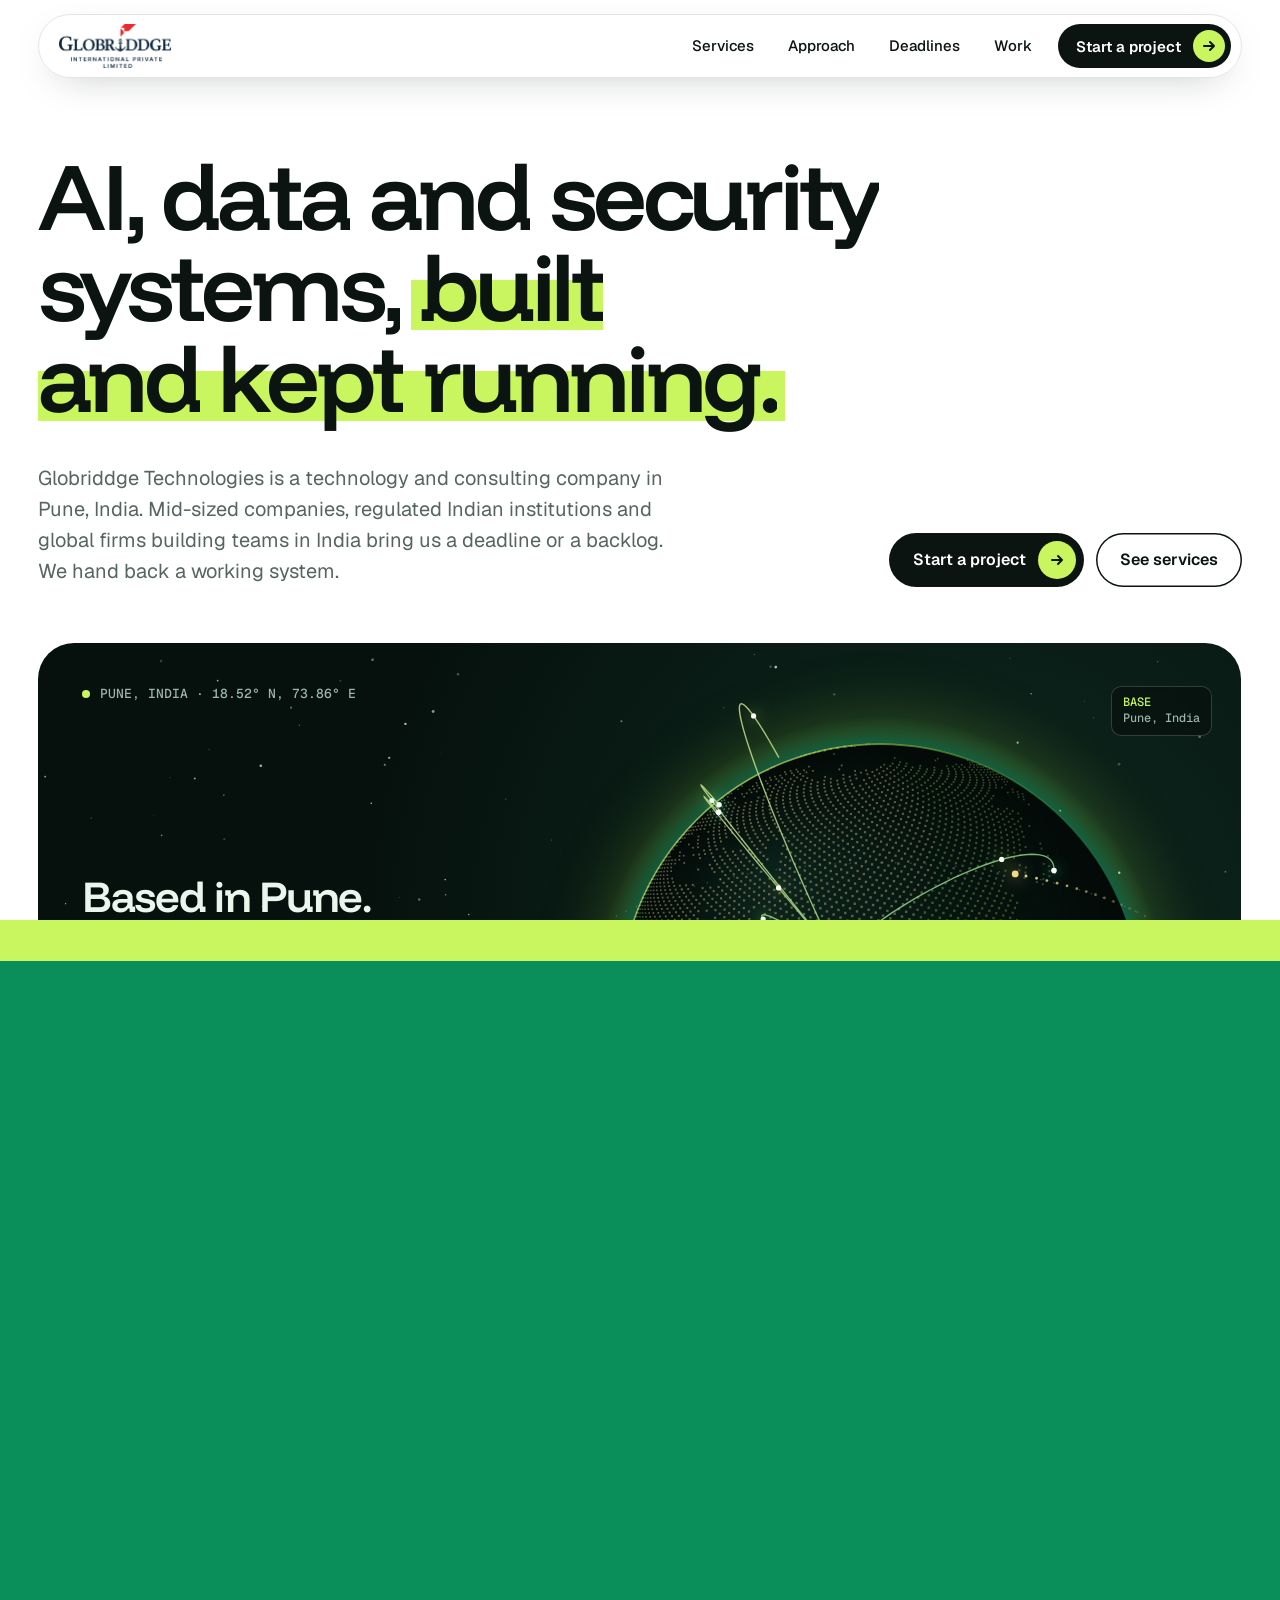
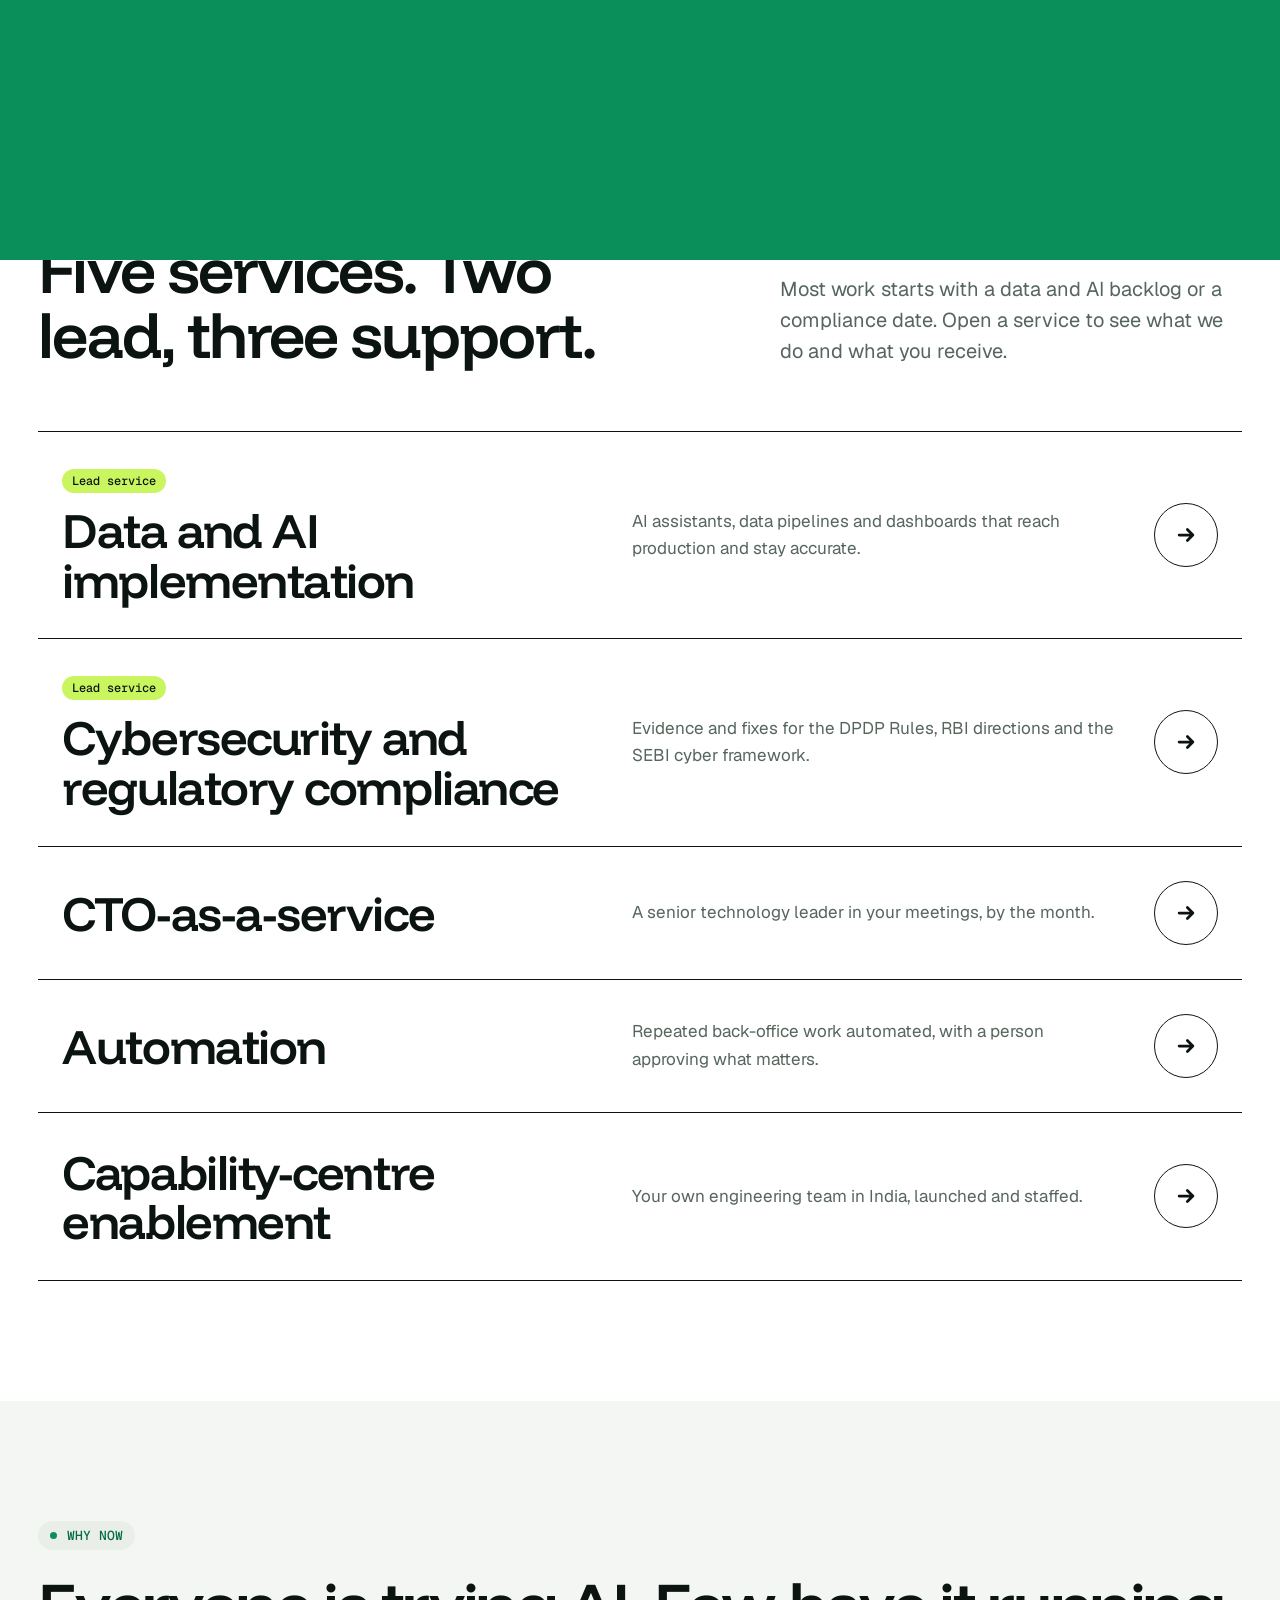
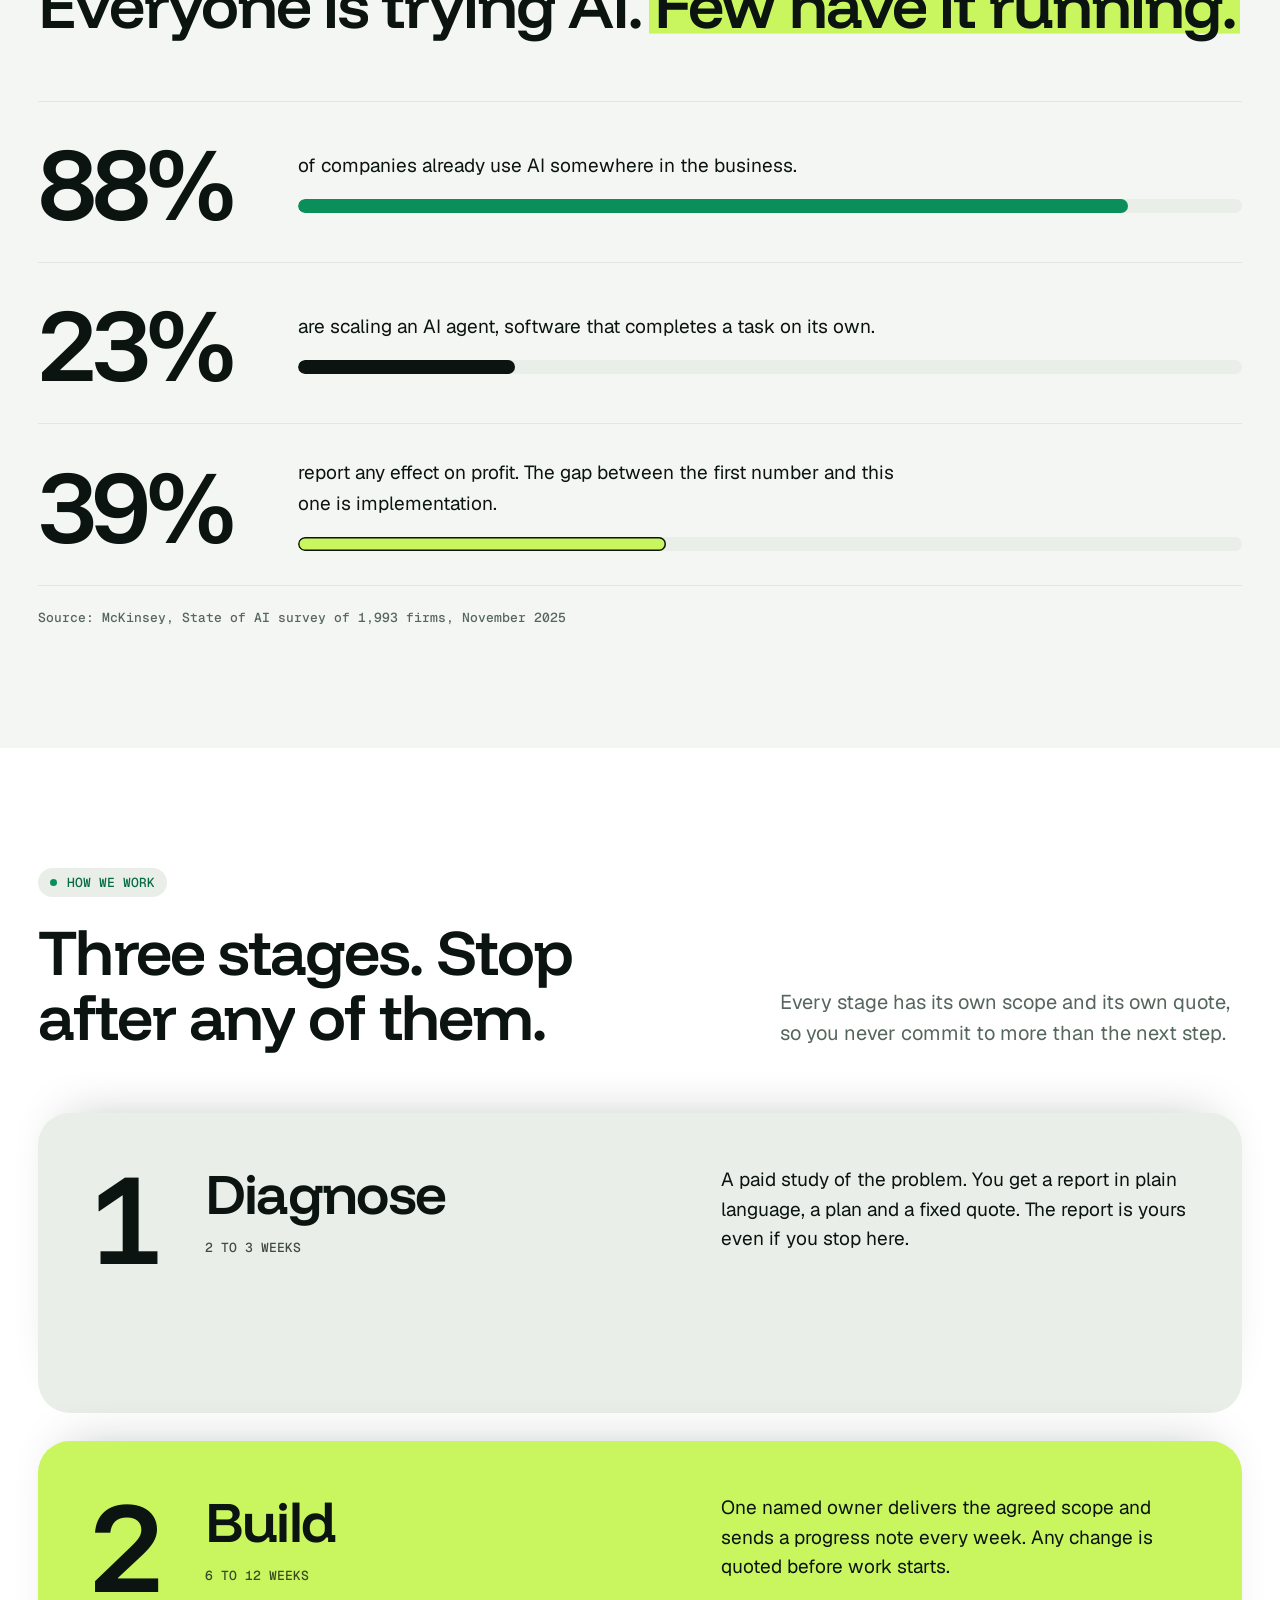
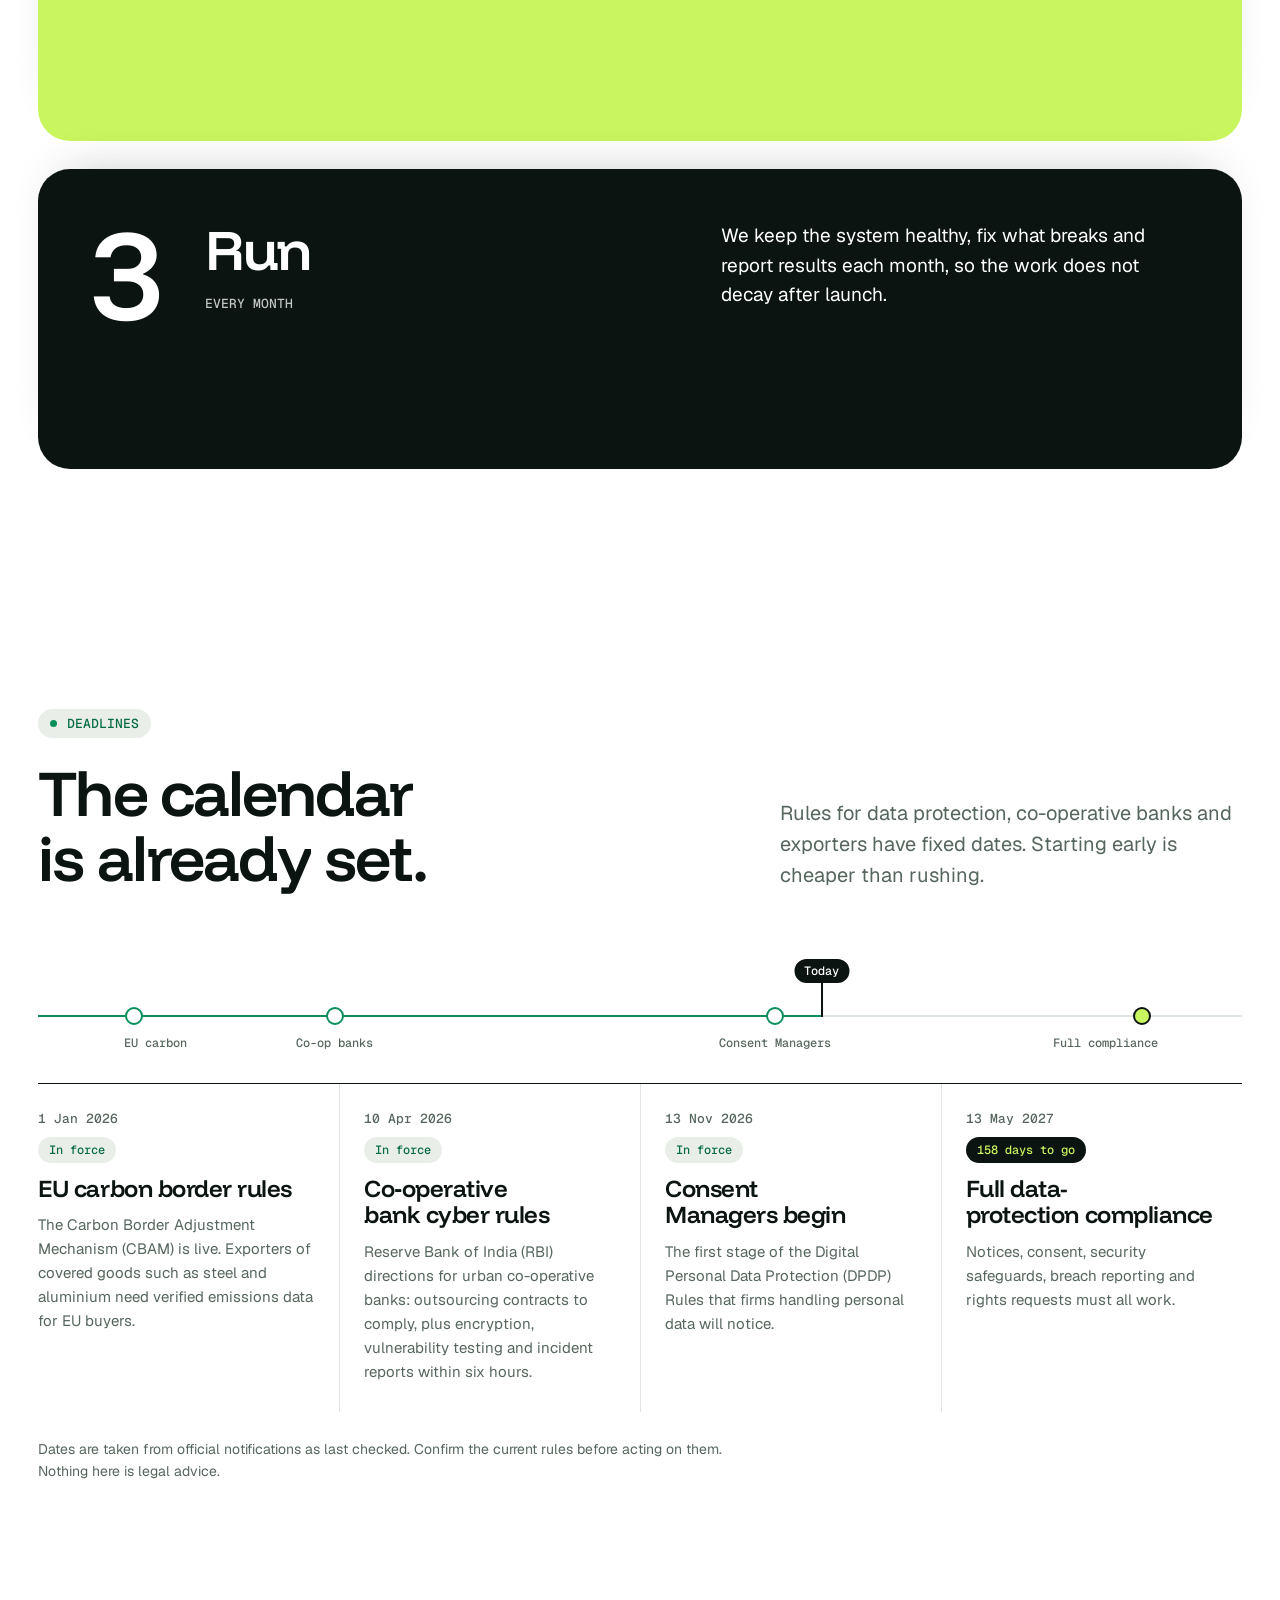
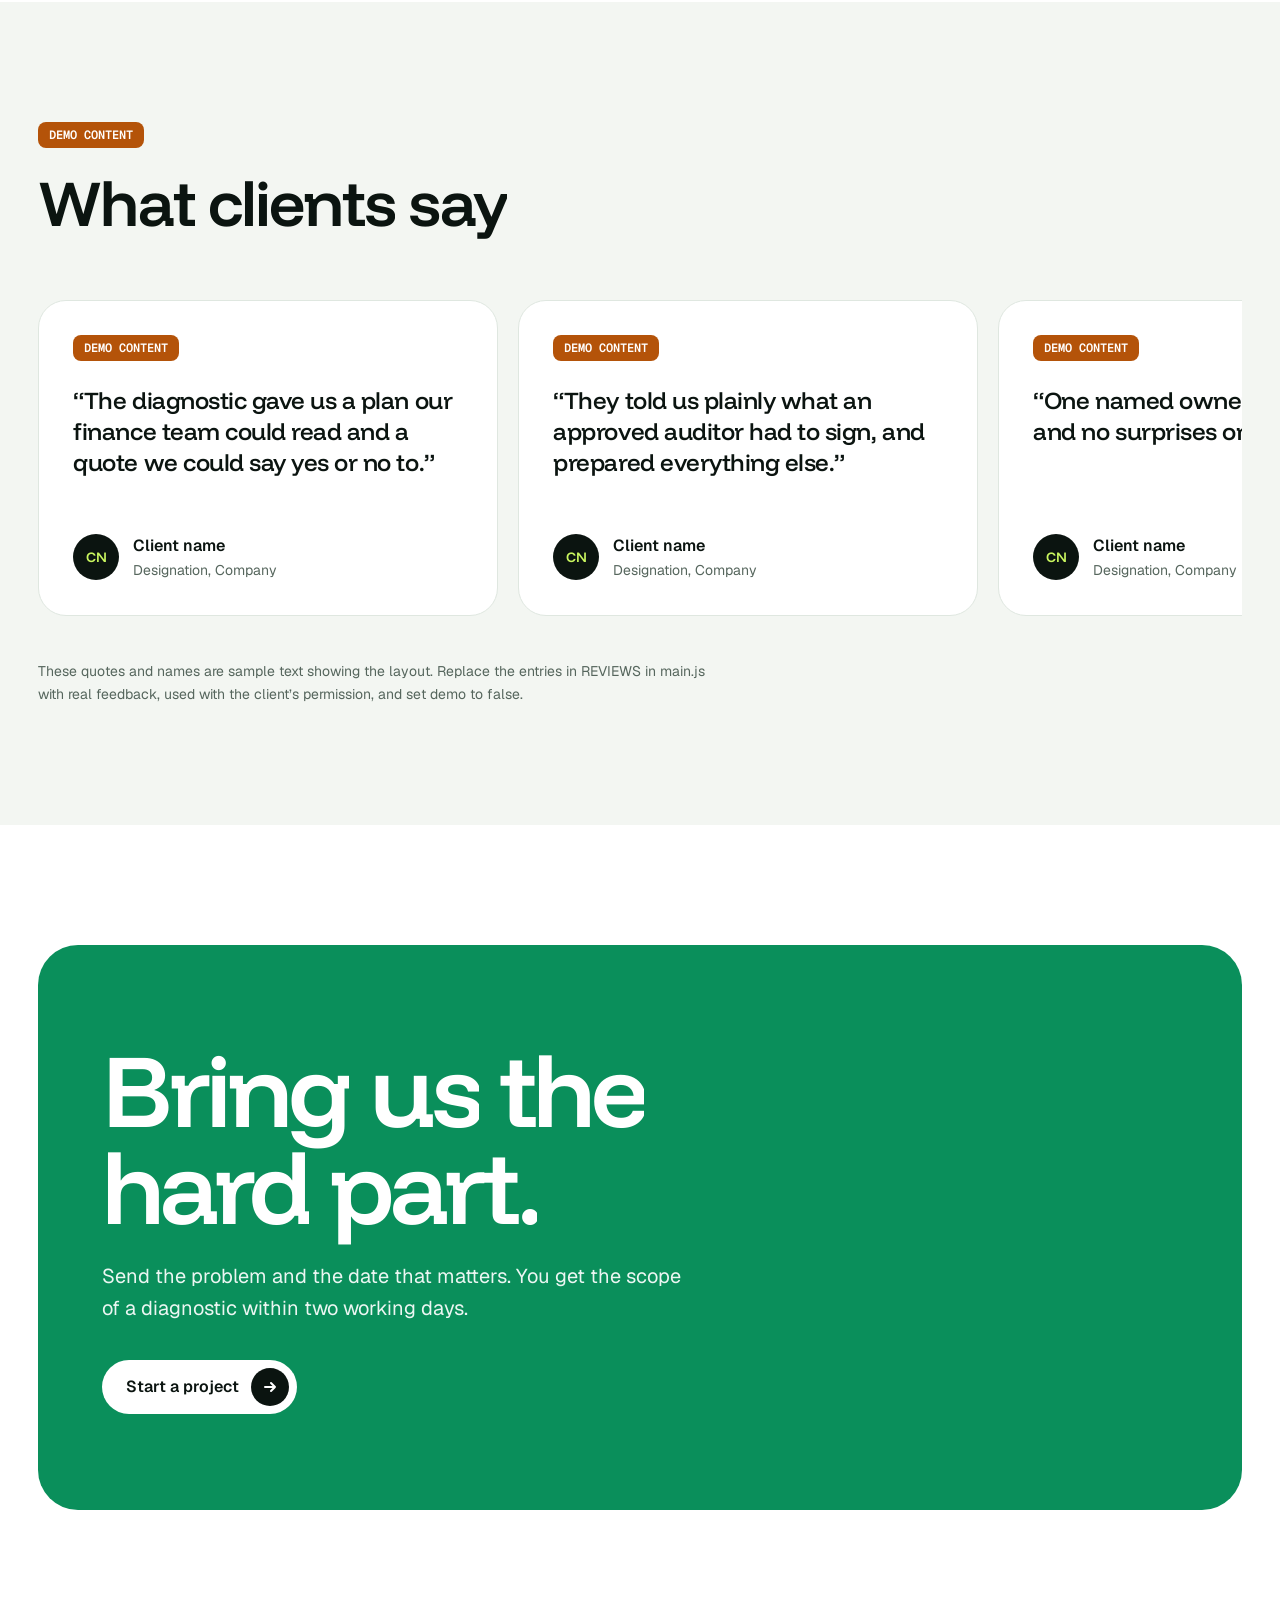
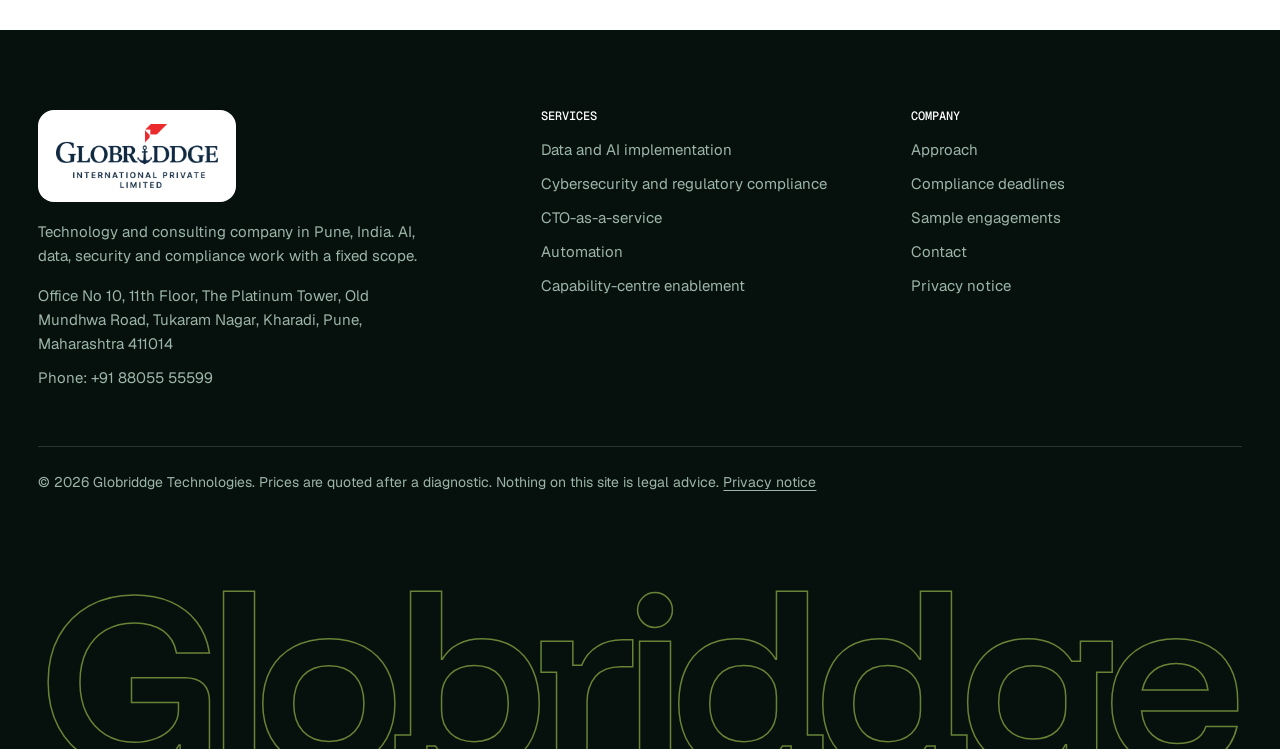
==== commit 61a22475: "Remove Demos link from menu and footer for now Co-Authored-By: Claude Fable 5.2 <noreply@anthropic.c" ====
--- a/index.html
+++ b/index.html
@@ -33,7 +33,7 @@
 <script type="application/ld+json">{"@context": "https://schema.org", "@graph": [{"@type": ["ProfessionalService", "Organization"], "@id": "https://globparth.github.io/glob_website/#organization", "name": "Globriddge Technologies", "url": "https://globparth.github.io/glob_website/", "logo": {"@type": "ImageObject", "url": "https://globparth.github.io/glob_website/logo.png", "width": 512, "height": 512}, "image": "https://globparth.github.io/glob_website/og-image.png", "description": "Globriddge Technologies turns deadlines and backlogs into finished AI, data and security systems for mid-sized companies, regulated Indian institutions and global firms building in India.", "telephone": "+918805555599", "address": {"@type": "PostalAddress", "streetAddress": "Office No 10, 11th Floor, The Platinum Tower, Old Mundhwa Road, Tukaram Nagar, Kharadi", "addressLocality": "Pune", "addressRegion": "Maharashtra", "postalCode": "411014", "addressCountry": "IN"}, "geo": {"@type": "GeoCoordinates", "latitude": 18.52, "longitude": 73.86}, "areaServed": [{"@type": "Country", "name": "India"}, {"@type": "Place", "name": "Worldwide"}], "hasOfferCatalog": {"@type": "OfferCatalog", "name": "Services", "itemListElement": [{"@type": "Offer", "itemOffered": {"@type": "Service", "name": "Data and AI implementation", "description": "AI assistants, data pipelines and dashboards taken from pilot to production, with tests that check every answer. Technology consulting from Pune, India.", "url": "https://globparth.github.io/glob_website/data-ai-implementation.html"}}, {"@type": "Offer", "itemOffered": {"@type": "Service", "name": "Cybersecurity and regulatory compliance", "description": "Readiness for India’s DPDP Rules, RBI cyber directions for urban co-operative banks and the SEBI cyber framework: gap reports, evidence packs and managed compliance.", "url": "https://globparth.github.io/glob_website/cybersecurity-compliance.html"}}, {"@type": "Offer", "itemOffered": {"@type": "Service", "name": "CTO-as-a-service", "description": "A senior technology leader by the month: architecture reviews, vendor and hiring decisions, cost control and technical due diligence for investors.", "url": "https://globparth.github.io/glob_website/cto-as-a-service.html"}}, {"@type": "Offer", "itemOffered": {"@type": "Service", "name": "Automation", "description": "Document, workflow and back-office automation with human approval steps. We measure hours before we start, so the saving is a number and not a guess.", "url": "https://globparth.github.io/glob_website/business-automation.html"}}, {"@type": "Offer", "itemOffered": {"@type": "Service", "name": "Capability-centre enablement", "description": "Set-up support, engineering pods and onboarding for companies building a Global Capability Centre (GCC) in India: cloud, security baseline and hiring.", "url": "https://globparth.github.io/glob_website/capability-centre-enablement.html"}}]}}, {"@type": "WebSite", "@id": "https://globparth.github.io/glob_website/#website", "url": "https://globparth.github.io/glob_website/", "name": "Globriddge Technologies", "publisher": {"@id": "https://globparth.github.io/glob_website/#organization"}, "inLanguage": "en-IN"}]}</script>
 </head>
 <body>
-<a class="skip" href="#main">Skip to content</a><div class="curtain" aria-hidden="true"></div><header class="nav" id="nav"><div class="wrap"><div class="pill"><a class="logo" href="index.html" aria-label="Globriddge, home"><img src="brand-logo.png" alt="Globriddge International Private Limited" width="904" height="357"></a><button class="burger" id="burger" aria-expanded="false" aria-controls="menu" aria-label="Open menu"><svg viewBox="0 0 24 24" fill="none" stroke="currentColor" stroke-width="2" stroke-linecap="round"><path d="M4 8h16M4 16h16"/></svg></button><nav class="menu" id="menu" aria-label="Main"><a href="services.html">Services</a><a href="approach.html">Approach</a><a href="deadlines.html">Deadlines</a><a href="work.html">Work</a><a href="demos.html">Demos</a><a class="btn " href="contact.html">Start a project<i><svg viewBox="0 0 16 16" fill="none" stroke="currentColor" stroke-width="2" stroke-linecap="round" stroke-linejoin="round" aria-hidden="true"><path d="M3 8h10M9 4l4 4-4 4"/></svg></i></a></nav></div></div></header><main id="main"><section class="hero"><div class="wrap">
+<a class="skip" href="#main">Skip to content</a><div class="curtain" aria-hidden="true"></div><header class="nav" id="nav"><div class="wrap"><div class="pill"><a class="logo" href="index.html" aria-label="Globriddge, home"><img src="brand-logo.png" alt="Globriddge International Private Limited" width="904" height="357"></a><button class="burger" id="burger" aria-expanded="false" aria-controls="menu" aria-label="Open menu"><svg viewBox="0 0 24 24" fill="none" stroke="currentColor" stroke-width="2" stroke-linecap="round"><path d="M4 8h16M4 16h16"/></svg></button><nav class="menu" id="menu" aria-label="Main"><a href="services.html">Services</a><a href="approach.html">Approach</a><a href="deadlines.html">Deadlines</a><a href="work.html">Work</a><a class="btn " href="contact.html">Start a project<i><svg viewBox="0 0 16 16" fill="none" stroke="currentColor" stroke-width="2" stroke-linecap="round" stroke-linejoin="round" aria-hidden="true"><path d="M3 8h10M9 4l4 4-4 4"/></svg></i></a></nav></div></div></header><main id="main"><section class="hero"><div class="wrap">
 <h1 data-words>AI, data and security systems, <span class="hl">built and kept running.</span></h1>
 <div class="hero-row"><p class="lede">Globriddge Technologies is a technology and consulting company in Pune, India. Mid-sized companies, regulated Indian institutions and global firms building teams in India bring us a deadline or a backlog. We hand back a working system.</p><div class="cta"><a class="btn " href="contact.html">Start a project<i><svg viewBox="0 0 16 16" fill="none" stroke="currentColor" stroke-width="2" stroke-linecap="round" stroke-linejoin="round" aria-hidden="true"><path d="M3 8h10M9 4l4 4-4 4"/></svg></i></a><a class="btn alt" href="services.html">See services</a></div></div>
 <div class="stage"><canvas id="stars" aria-hidden="true"></canvas><div class="stage-info"><span class="coord"><i aria-hidden="true"></i>PUNE, INDIA · 18.52° N, 73.86° E</span>
@@ -52,7 +52,7 @@
 <article class="scard" style="--i:0"><div class="n">1</div><div><h3>Diagnose</h3><span class="t">2 TO 3 WEEKS</span></div><p>A paid study of the problem. You get a report in plain language, a plan and a fixed quote. The report is yours even if you stop here.</p></article>
 <article class="scard" style="--i:1"><div class="n">2</div><div><h3>Build</h3><span class="t">6 TO 12 WEEKS</span></div><p>One named owner delivers the agreed scope and sends a progress note every week. Any change is quoted before work starts.</p></article>
 <article class="scard" style="--i:2"><div class="n">3</div><div><h3>Run</h3><span class="t">EVERY MONTH</span></div><p>We keep the system healthy, fix what breaks and report results each month, so the work does not decay after launch.</p></article></div></div></section>
-<section class="sec"><div class="wrap"><div class="head split"><div style="display:grid;gap:22px;justify-items:start"><span class="eye">DEADLINES</span><h2 class="h2" data-words>The calendar is already set.</h2></div><p class="lede">Rules for data protection, co-operative banks and exporters have fixed dates. Starting early is cheaper than rushing.</p></div><div class="tl" id="tl" aria-hidden="true"><div class="base"></div><div class="done"></div><i class="pt first" data-d="2026-01-01"><span>EU carbon</span></i><i class="pt" data-d="2026-04-10"><span>Co-op banks</span></i><i class="pt" data-d="2026-11-13"><span>Consent Managers</span></i><i class="pt last" data-d="2027-05-13"><span>Full compliance</span></i><div class="now"><em>Today</em></div></div><div class="dgrid"><article class="dcard" data-date="2026-01-01"><time>1 Jan 2026</time><span class="st"></span><h3>EU carbon border rules</h3><p>The Carbon Border Adjustment Mechanism (CBAM) is live. Exporters of covered goods such as steel and aluminium need verified emissions data for EU buyers.</p></article><article class="dcard" data-date="2026-04-10"><time>10 Apr 2026</time><span class="st"></span><h3>Co&#8209;operative bank cyber rules</h3><p>Reserve Bank of India (RBI) directions for urban co-operative banks: outsourcing contracts to comply, plus encryption, vulnerability testing and incident reports within six hours.</p></article><article class="dcard" data-date="2026-11-13"><time>13 Nov 2026</time><span class="st"></span><h3>Consent Managers begin</h3><p>The first stage of the Digital Personal Data Protection (DPDP) Rules that firms handling personal data will notice.</p></article><article class="dcard" data-date="2027-05-13"><time>13 May 2027</time><span class="st"></span><h3>Full data-protection compliance</h3><p>Notices, consent, security safeguards, breach reporting and rights requests must all work.</p></article></div><p class="fine">Dates are taken from official notifications as last checked. Confirm the current rules before acting on them. Nothing here is legal advice.</p></div></section><section class="sec soft"><div class="wrap"><div class="head"><span class="demo demo-flag" hidden>DEMO CONTENT</span><h2 class="h2" data-words>What clients say</h2></div><div class="rail" id="revs" tabindex="0" aria-label="Client reviews, scroll sideways"></div><p class="fine demo-note" hidden>These quotes and names are sample text showing the layout. Replace the entries in REVIEWS in main.js with real feedback, used with the client’s permission, and set demo to false.</p></div></section><section class="sec"><div class="wrap"><div class="cpanel"><div class="rings" aria-hidden="true"><i></i><i></i><i></i></div><h2 data-words>Bring us the hard part.</h2><p>Send the problem and the date that matters. You get the scope of a diagnostic within two working days.</p><div class="cta"><a class="btn lt" href="contact.html">Start a project<i><svg viewBox="0 0 16 16" fill="none" stroke="currentColor" stroke-width="2" stroke-linecap="round" stroke-linejoin="round" aria-hidden="true"><path d="M3 8h10M9 4l4 4-4 4"/></svg></i></a></div></div></div></section></main><footer><div class="wrap"><div class="fg"><div><a class="logo chip" href="index.html"><img src="brand-logo.png" alt="Globriddge International Private Limited" width="904" height="357"></a><p style="margin-top:18px;max-width:38ch">Technology and consulting company in Pune, India. AI, data, security and compliance work with a fixed scope.</p><p style="margin-top:16px;max-width:38ch">Office No 10, 11th Floor, The Platinum Tower, Old Mundhwa Road, Tukaram Nagar, Kharadi, Pune, Maharashtra 411014</p><p style="margin-top:10px">Phone: +91 88055 55599</p></div><div><h4>SERVICES</h4><ul><li><a href="data-ai-implementation.html">Data and AI implementation</a></li><li><a href="cybersecurity-compliance.html">Cybersecurity and regulatory compliance</a></li><li><a href="cto-as-a-service.html">CTO-as-a-service</a></li><li><a href="business-automation.html">Automation</a></li><li><a href="capability-centre-enablement.html">Capability-centre enablement</a></li></ul></div><div><h4>COMPANY</h4><ul><li><a href="approach.html">Approach</a></li><li><a href="deadlines.html">Compliance deadlines</a></li><li><a href="work.html">Sample engagements</a></li><li><a href="demos.html">Demo lab</a></li><li><a href="contact.html">Contact</a></li><li><a href="privacy.html">Privacy notice</a></li></ul></div></div><div class="legal"><p>© <span class="yr">2026</span> Globriddge Technologies. Prices are quoted after a diagnostic. Nothing on this site is legal advice. <a href="privacy.html">Privacy notice</a></p></div><div class="mark" aria-hidden="true">Globriddge</div></div></footer>
+<section class="sec"><div class="wrap"><div class="head split"><div style="display:grid;gap:22px;justify-items:start"><span class="eye">DEADLINES</span><h2 class="h2" data-words>The calendar is already set.</h2></div><p class="lede">Rules for data protection, co-operative banks and exporters have fixed dates. Starting early is cheaper than rushing.</p></div><div class="tl" id="tl" aria-hidden="true"><div class="base"></div><div class="done"></div><i class="pt first" data-d="2026-01-01"><span>EU carbon</span></i><i class="pt" data-d="2026-04-10"><span>Co-op banks</span></i><i class="pt" data-d="2026-11-13"><span>Consent Managers</span></i><i class="pt last" data-d="2027-05-13"><span>Full compliance</span></i><div class="now"><em>Today</em></div></div><div class="dgrid"><article class="dcard" data-date="2026-01-01"><time>1 Jan 2026</time><span class="st"></span><h3>EU carbon border rules</h3><p>The Carbon Border Adjustment Mechanism (CBAM) is live. Exporters of covered goods such as steel and aluminium need verified emissions data for EU buyers.</p></article><article class="dcard" data-date="2026-04-10"><time>10 Apr 2026</time><span class="st"></span><h3>Co&#8209;operative bank cyber rules</h3><p>Reserve Bank of India (RBI) directions for urban co-operative banks: outsourcing contracts to comply, plus encryption, vulnerability testing and incident reports within six hours.</p></article><article class="dcard" data-date="2026-11-13"><time>13 Nov 2026</time><span class="st"></span><h3>Consent Managers begin</h3><p>The first stage of the Digital Personal Data Protection (DPDP) Rules that firms handling personal data will notice.</p></article><article class="dcard" data-date="2027-05-13"><time>13 May 2027</time><span class="st"></span><h3>Full data-protection compliance</h3><p>Notices, consent, security safeguards, breach reporting and rights requests must all work.</p></article></div><p class="fine">Dates are taken from official notifications as last checked. Confirm the current rules before acting on them. Nothing here is legal advice.</p></div></section><section class="sec soft"><div class="wrap"><div class="head"><span class="demo demo-flag" hidden>DEMO CONTENT</span><h2 class="h2" data-words>What clients say</h2></div><div class="rail" id="revs" tabindex="0" aria-label="Client reviews, scroll sideways"></div><p class="fine demo-note" hidden>These quotes and names are sample text showing the layout. Replace the entries in REVIEWS in main.js with real feedback, used with the client’s permission, and set demo to false.</p></div></section><section class="sec"><div class="wrap"><div class="cpanel"><div class="rings" aria-hidden="true"><i></i><i></i><i></i></div><h2 data-words>Bring us the hard part.</h2><p>Send the problem and the date that matters. You get the scope of a diagnostic within two working days.</p><div class="cta"><a class="btn lt" href="contact.html">Start a project<i><svg viewBox="0 0 16 16" fill="none" stroke="currentColor" stroke-width="2" stroke-linecap="round" stroke-linejoin="round" aria-hidden="true"><path d="M3 8h10M9 4l4 4-4 4"/></svg></i></a></div></div></div></section></main><footer><div class="wrap"><div class="fg"><div><a class="logo chip" href="index.html"><img src="brand-logo.png" alt="Globriddge International Private Limited" width="904" height="357"></a><p style="margin-top:18px;max-width:38ch">Technology and consulting company in Pune, India. AI, data, security and compliance work with a fixed scope.</p><p style="margin-top:16px;max-width:38ch">Office No 10, 11th Floor, The Platinum Tower, Old Mundhwa Road, Tukaram Nagar, Kharadi, Pune, Maharashtra 411014</p><p style="margin-top:10px">Phone: +91 88055 55599</p></div><div><h4>SERVICES</h4><ul><li><a href="data-ai-implementation.html">Data and AI implementation</a></li><li><a href="cybersecurity-compliance.html">Cybersecurity and regulatory compliance</a></li><li><a href="cto-as-a-service.html">CTO-as-a-service</a></li><li><a href="business-automation.html">Automation</a></li><li><a href="capability-centre-enablement.html">Capability-centre enablement</a></li></ul></div><div><h4>COMPANY</h4><ul><li><a href="approach.html">Approach</a></li><li><a href="deadlines.html">Compliance deadlines</a></li><li><a href="work.html">Sample engagements</a></li><li><a href="contact.html">Contact</a></li><li><a href="privacy.html">Privacy notice</a></li></ul></div></div><div class="legal"><p>© <span class="yr">2026</span> Globriddge Technologies. Prices are quoted after a diagnostic. Nothing on this site is legal advice. <a href="privacy.html">Privacy notice</a></p></div><div class="mark" aria-hidden="true">Globriddge</div></div></footer>
 <script src="main.js?v=1794560263"></script>
 </body>
 </html>
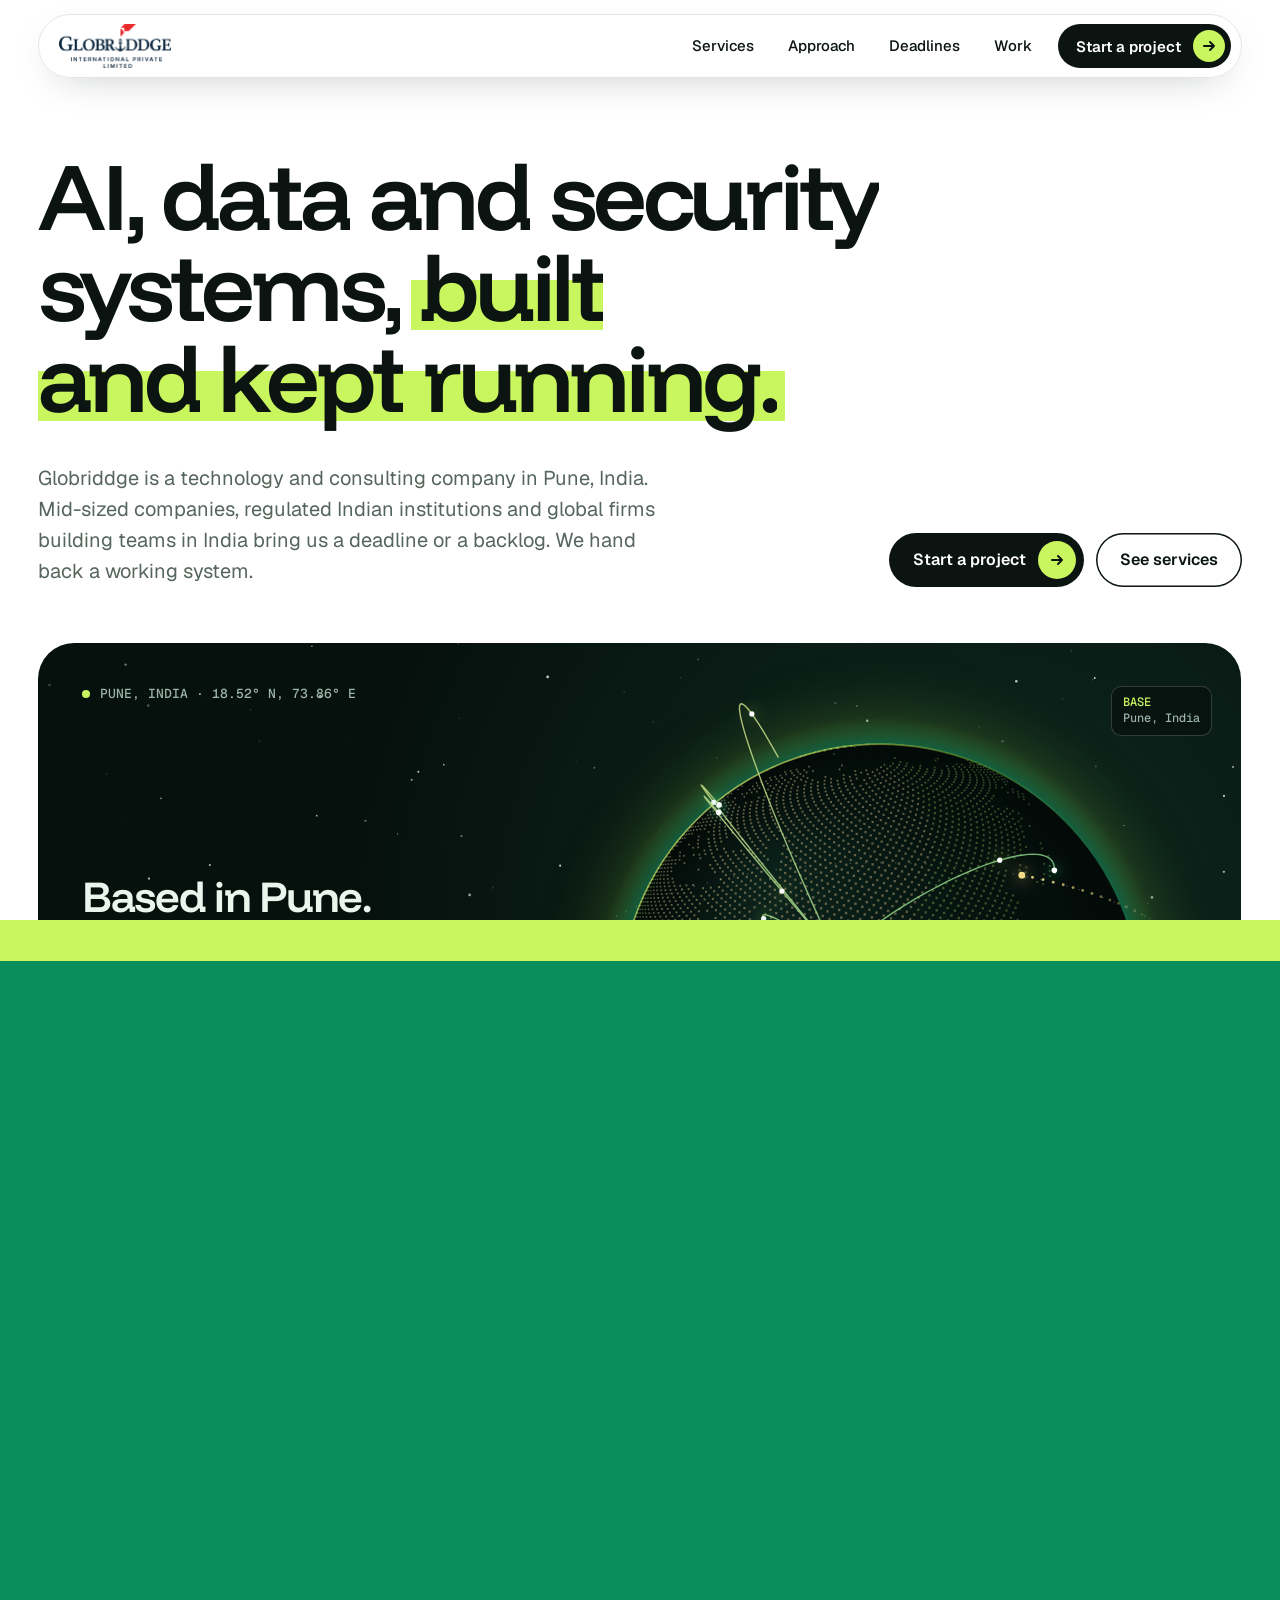
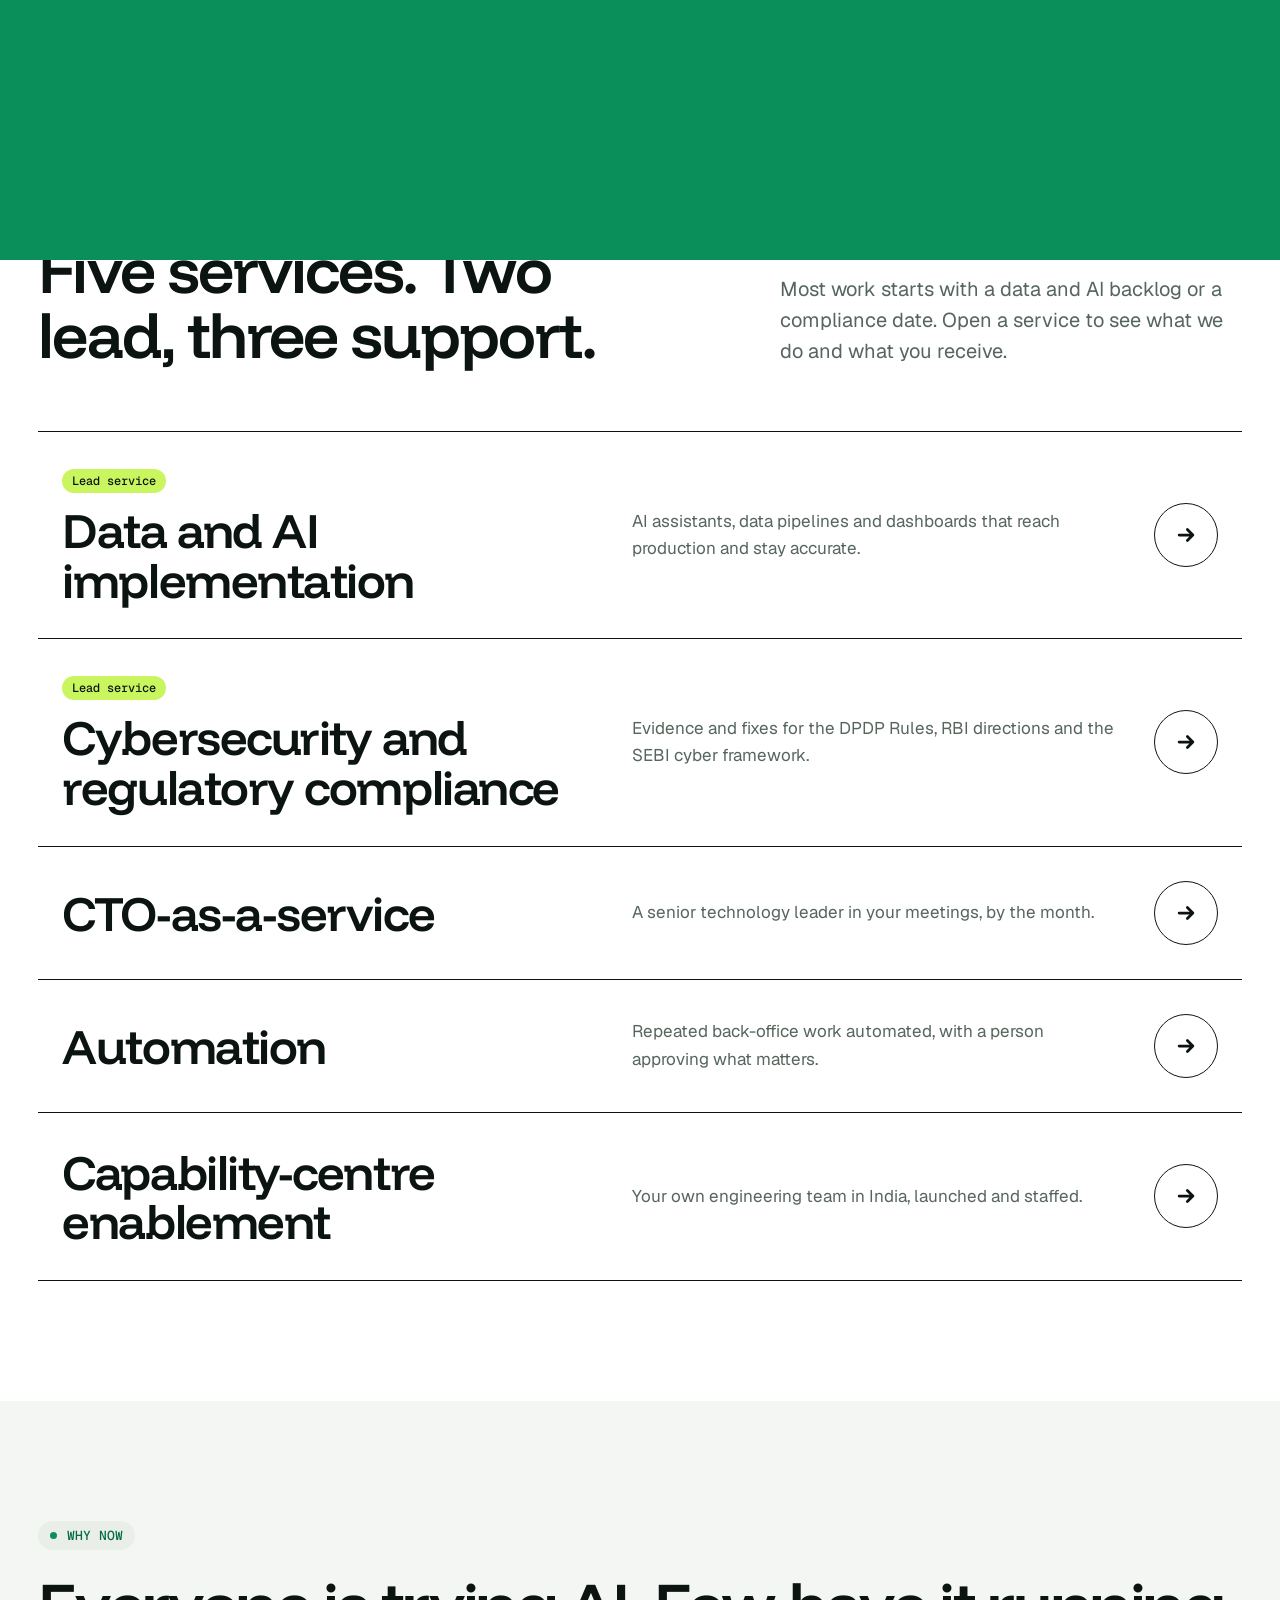
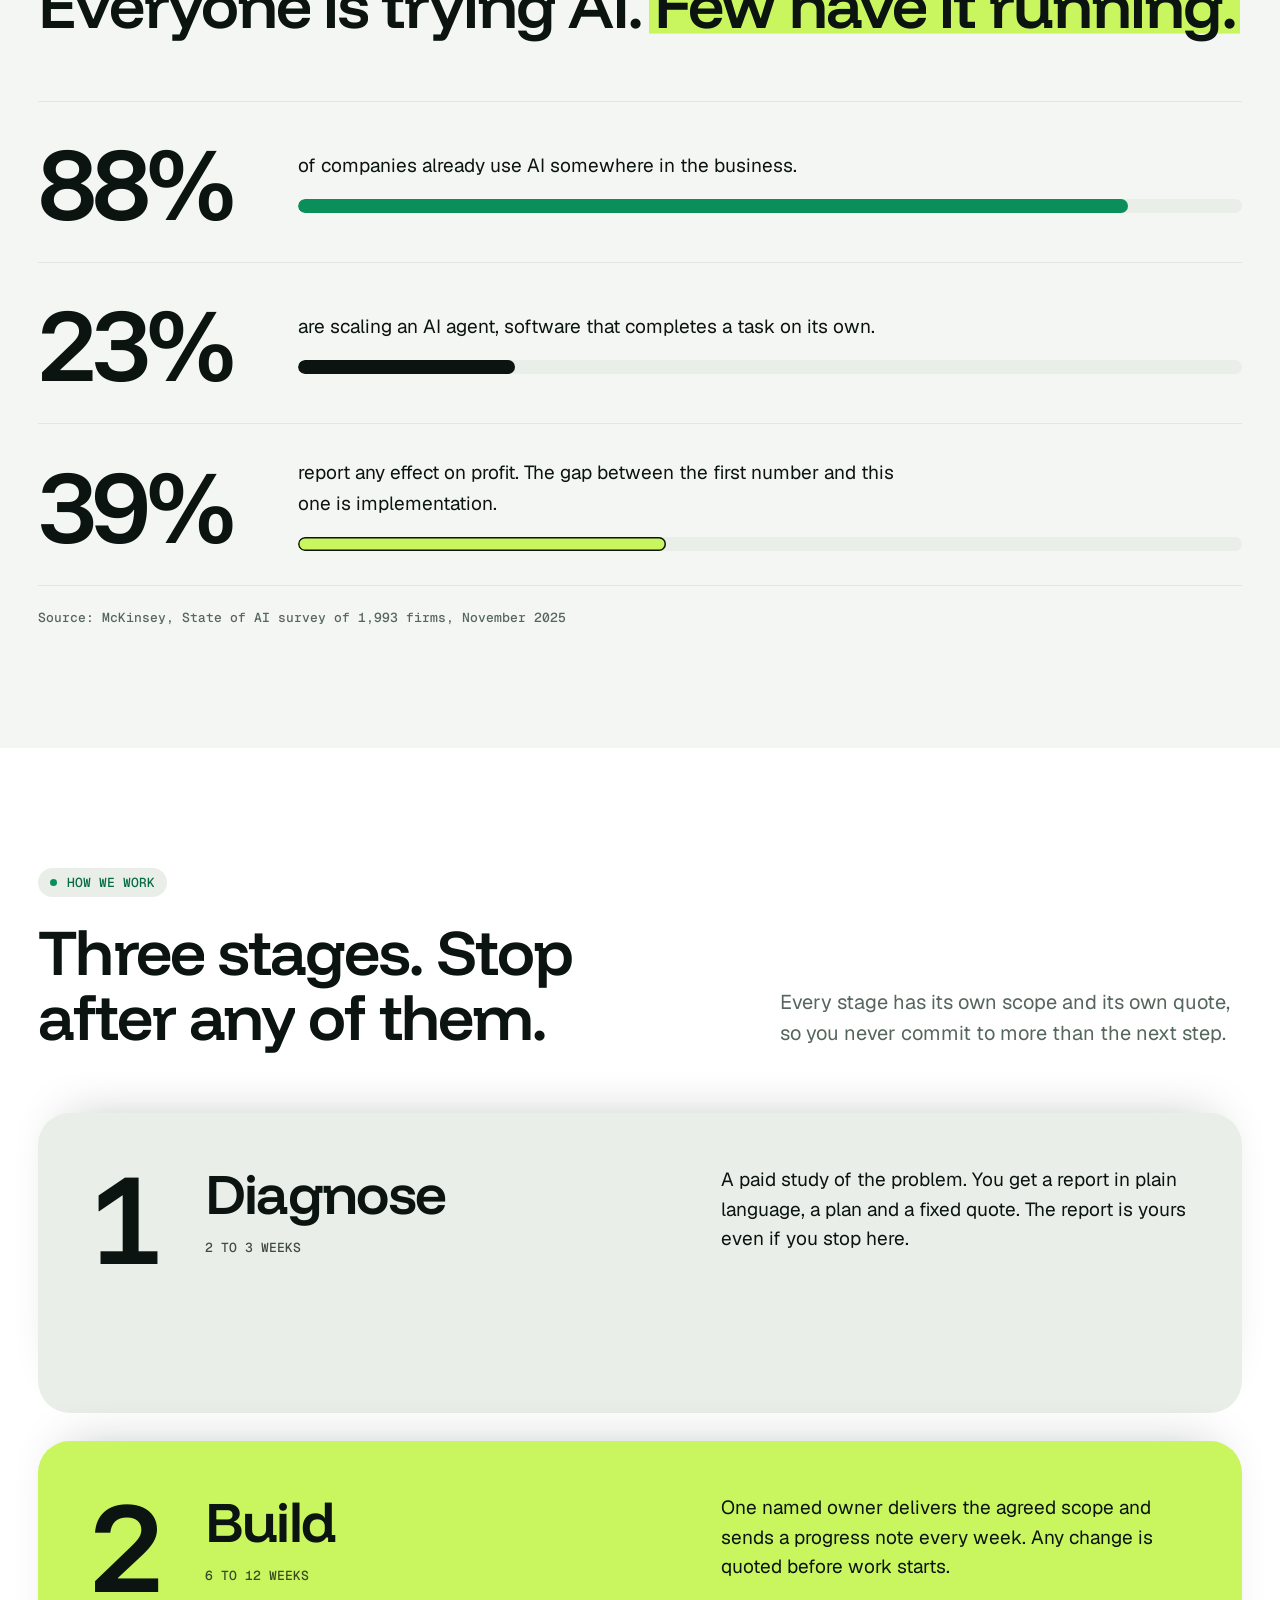
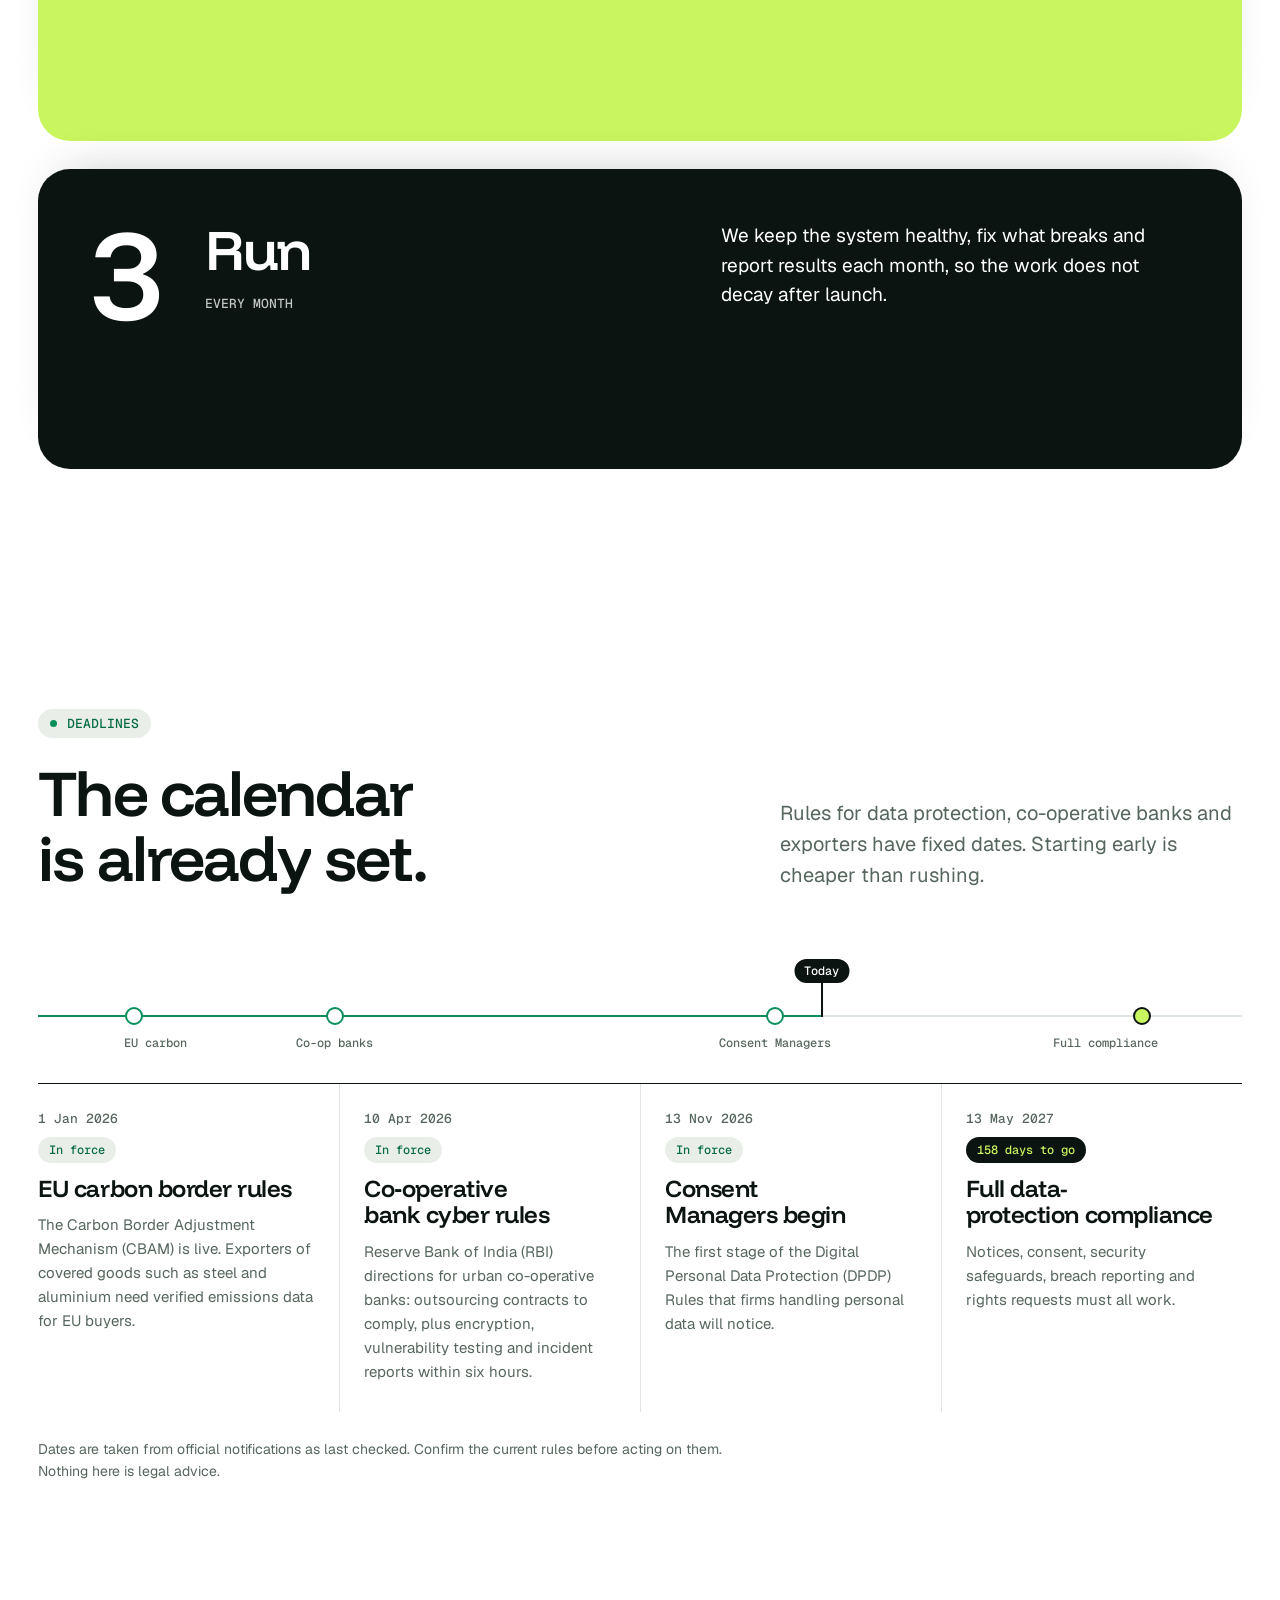
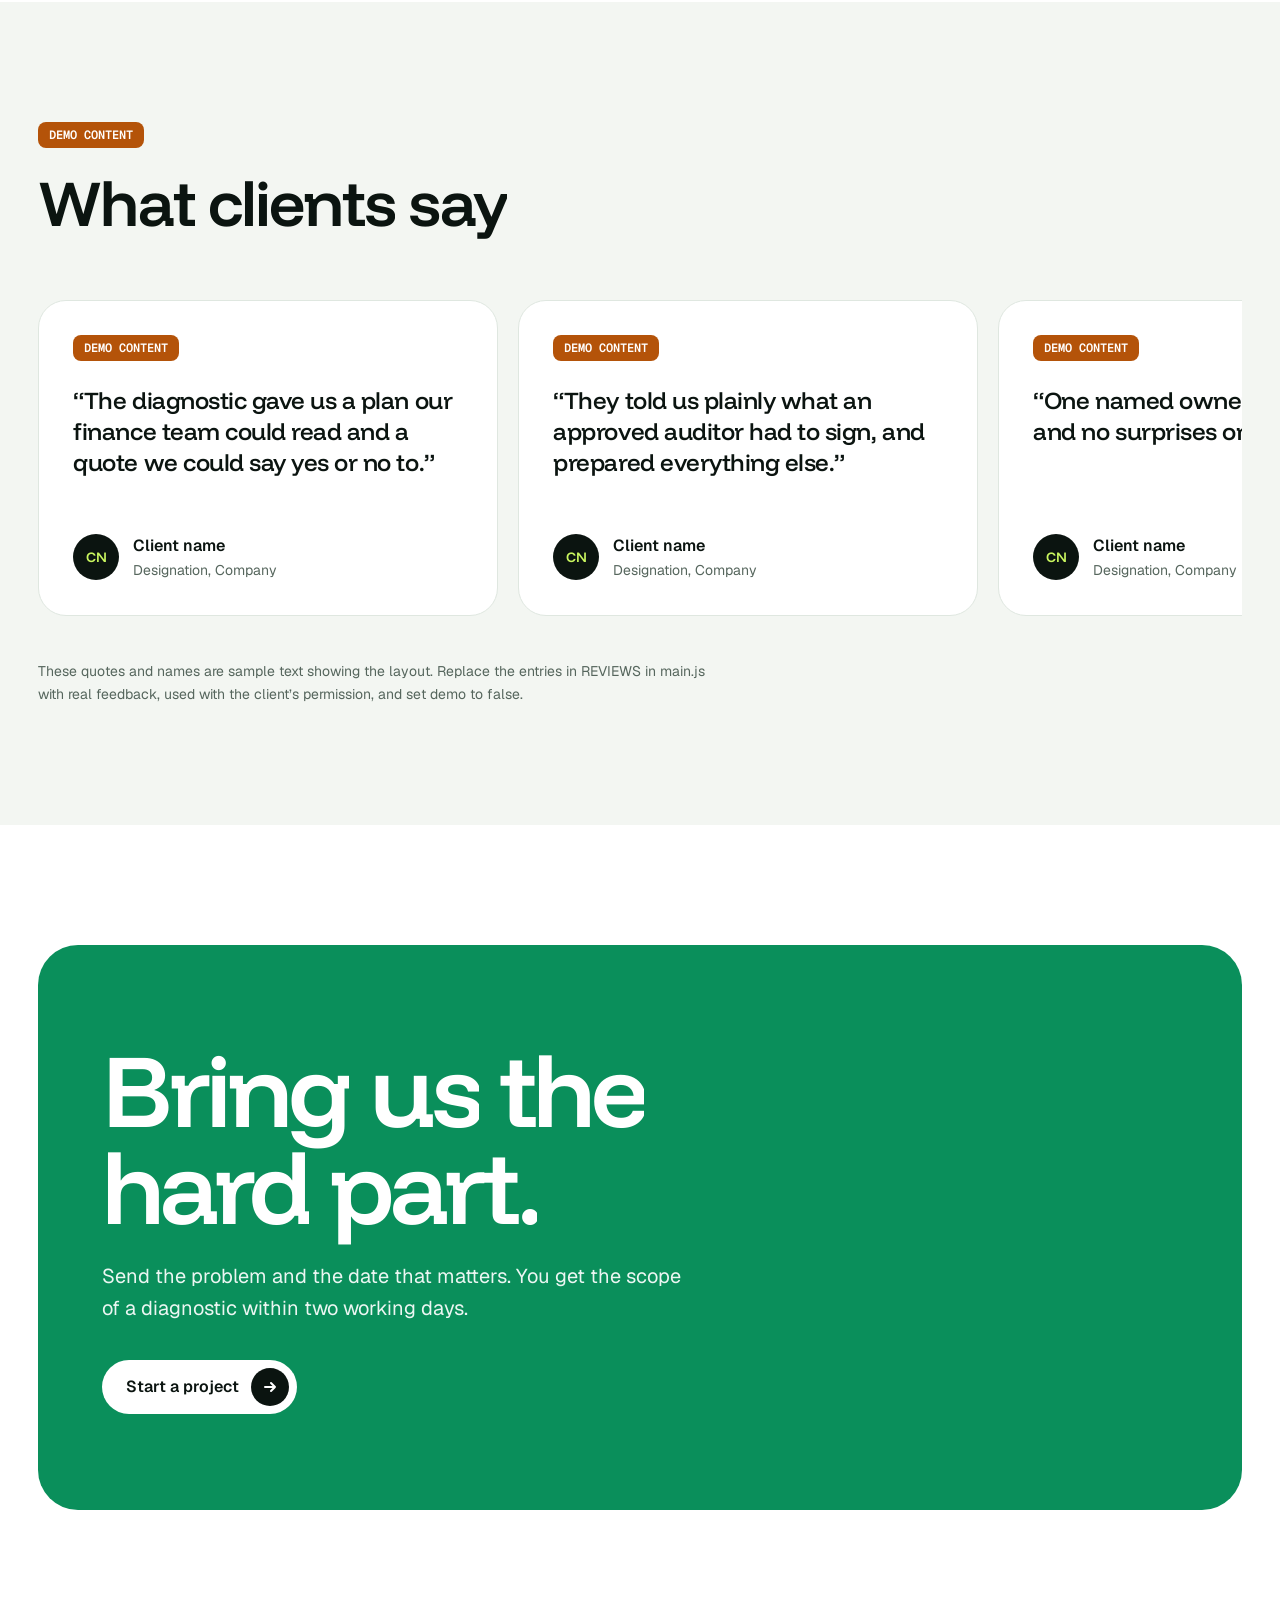
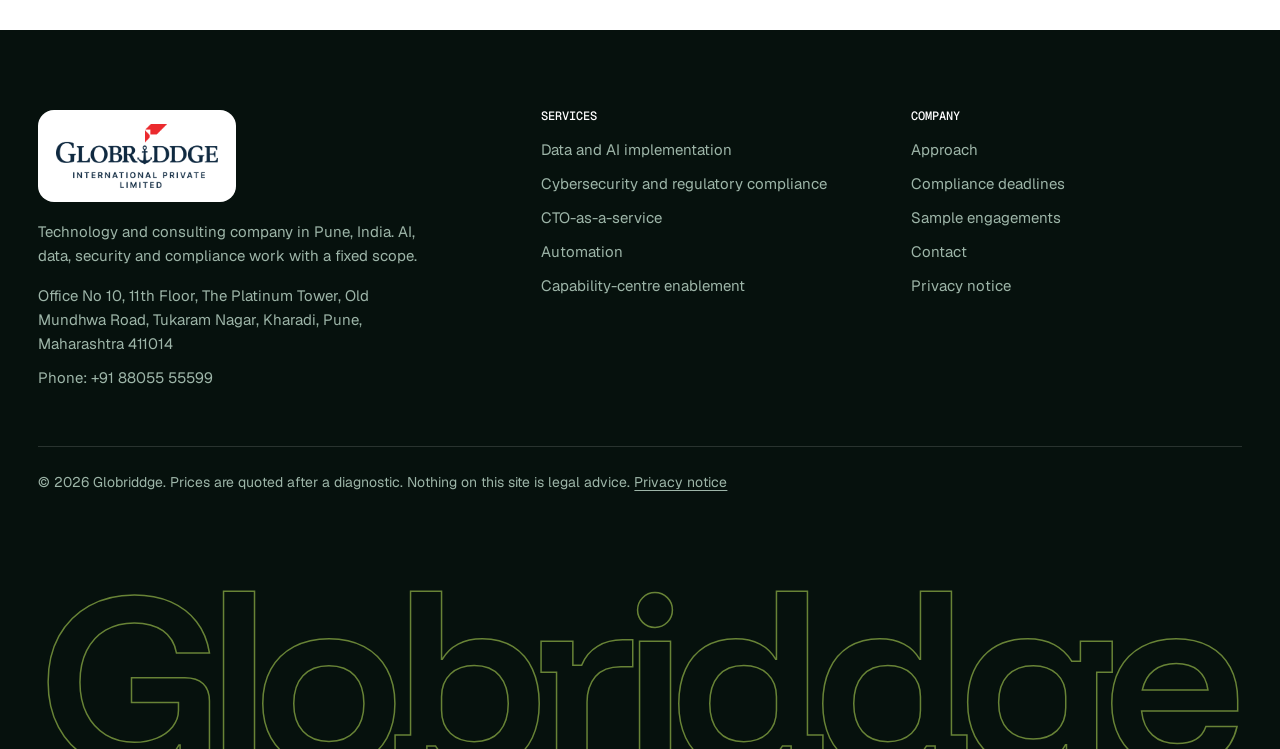
==== commit 7c191070: "Use the name Globriddge throughout; product renamed to Globriddge Flow Co-Authored-By: Claude Opus 5" ====
--- a/index.html
+++ b/index.html
@@ -11,7 +11,7 @@
 <meta name="geo.region" content="IN-MH">
 <meta name="geo.placename" content="Pune">
 <meta property="og:type" content="website">
-<meta property="og:site_name" content="Globriddge Technologies">
+<meta property="og:site_name" content="Globriddge">
 <meta property="og:locale" content="en_IN">
 <meta property="og:title" content="AI, Data and Cybersecurity Consulting, Pune | Globriddge">
 <meta property="og:description" content="Technology and consulting company in Pune: AI and data implementation, cybersecurity, DPDP and RBI compliance, and CTO-as-a-service.">
@@ -28,14 +28,14 @@
 <link rel="apple-touch-icon" href="logo.png">
 <link rel="preload" href="fonts/funnel-display-latin-wght-normal.woff2" as="font" type="font/woff2" crossorigin>
 <link rel="preload" href="fonts/geist-latin-wght-normal.woff2" as="font" type="font/woff2" crossorigin>
-<link rel="stylesheet" href="style.css?v=1794560263">
+<link rel="stylesheet" href="style.css?v=1794914275">
 <script>try{if(sessionStorage.getItem("gbT"))document.documentElement.className="arriving pre"}catch(e){}</script>
-<script type="application/ld+json">{"@context": "https://schema.org", "@graph": [{"@type": ["ProfessionalService", "Organization"], "@id": "https://globparth.github.io/glob_website/#organization", "name": "Globriddge Technologies", "url": "https://globparth.github.io/glob_website/", "logo": {"@type": "ImageObject", "url": "https://globparth.github.io/glob_website/logo.png", "width": 512, "height": 512}, "image": "https://globparth.github.io/glob_website/og-image.png", "description": "Globriddge Technologies turns deadlines and backlogs into finished AI, data and security systems for mid-sized companies, regulated Indian institutions and global firms building in India.", "telephone": "+918805555599", "address": {"@type": "PostalAddress", "streetAddress": "Office No 10, 11th Floor, The Platinum Tower, Old Mundhwa Road, Tukaram Nagar, Kharadi", "addressLocality": "Pune", "addressRegion": "Maharashtra", "postalCode": "411014", "addressCountry": "IN"}, "geo": {"@type": "GeoCoordinates", "latitude": 18.52, "longitude": 73.86}, "areaServed": [{"@type": "Country", "name": "India"}, {"@type": "Place", "name": "Worldwide"}], "hasOfferCatalog": {"@type": "OfferCatalog", "name": "Services", "itemListElement": [{"@type": "Offer", "itemOffered": {"@type": "Service", "name": "Data and AI implementation", "description": "AI assistants, data pipelines and dashboards taken from pilot to production, with tests that check every answer. Technology consulting from Pune, India.", "url": "https://globparth.github.io/glob_website/data-ai-implementation.html"}}, {"@type": "Offer", "itemOffered": {"@type": "Service", "name": "Cybersecurity and regulatory compliance", "description": "Readiness for India’s DPDP Rules, RBI cyber directions for urban co-operative banks and the SEBI cyber framework: gap reports, evidence packs and managed compliance.", "url": "https://globparth.github.io/glob_website/cybersecurity-compliance.html"}}, {"@type": "Offer", "itemOffered": {"@type": "Service", "name": "CTO-as-a-service", "description": "A senior technology leader by the month: architecture reviews, vendor and hiring decisions, cost control and technical due diligence for investors.", "url": "https://globparth.github.io/glob_website/cto-as-a-service.html"}}, {"@type": "Offer", "itemOffered": {"@type": "Service", "name": "Automation", "description": "Document, workflow and back-office automation with human approval steps. We measure hours before we start, so the saving is a number and not a guess.", "url": "https://globparth.github.io/glob_website/business-automation.html"}}, {"@type": "Offer", "itemOffered": {"@type": "Service", "name": "Capability-centre enablement", "description": "Set-up support, engineering pods and onboarding for companies building a Global Capability Centre (GCC) in India: cloud, security baseline and hiring.", "url": "https://globparth.github.io/glob_website/capability-centre-enablement.html"}}]}}, {"@type": "WebSite", "@id": "https://globparth.github.io/glob_website/#website", "url": "https://globparth.github.io/glob_website/", "name": "Globriddge Technologies", "publisher": {"@id": "https://globparth.github.io/glob_website/#organization"}, "inLanguage": "en-IN"}]}</script>
+<script type="application/ld+json">{"@context": "https://schema.org", "@graph": [{"@type": ["ProfessionalService", "Organization"], "@id": "https://globparth.github.io/glob_website/#organization", "name": "Globriddge", "url": "https://globparth.github.io/glob_website/", "logo": {"@type": "ImageObject", "url": "https://globparth.github.io/glob_website/logo.png", "width": 512, "height": 512}, "image": "https://globparth.github.io/glob_website/og-image.png", "description": "Globriddge turns deadlines and backlogs into finished AI, data and security systems for mid-sized companies, regulated Indian institutions and global firms building in India.", "telephone": "+918805555599", "address": {"@type": "PostalAddress", "streetAddress": "Office No 10, 11th Floor, The Platinum Tower, Old Mundhwa Road, Tukaram Nagar, Kharadi", "addressLocality": "Pune", "addressRegion": "Maharashtra", "postalCode": "411014", "addressCountry": "IN"}, "geo": {"@type": "GeoCoordinates", "latitude": 18.52, "longitude": 73.86}, "areaServed": [{"@type": "Country", "name": "India"}, {"@type": "Place", "name": "Worldwide"}], "hasOfferCatalog": {"@type": "OfferCatalog", "name": "Services", "itemListElement": [{"@type": "Offer", "itemOffered": {"@type": "Service", "name": "Data and AI implementation", "description": "AI assistants, data pipelines and dashboards taken from pilot to production, with tests that check every answer. Technology consulting from Pune, India.", "url": "https://globparth.github.io/glob_website/data-ai-implementation.html"}}, {"@type": "Offer", "itemOffered": {"@type": "Service", "name": "Cybersecurity and regulatory compliance", "description": "Readiness for India’s DPDP Rules, RBI cyber directions for urban co-operative banks and the SEBI cyber framework: gap reports, evidence packs and managed compliance.", "url": "https://globparth.github.io/glob_website/cybersecurity-compliance.html"}}, {"@type": "Offer", "itemOffered": {"@type": "Service", "name": "CTO-as-a-service", "description": "A senior technology leader by the month: architecture reviews, vendor and hiring decisions, cost control and technical due diligence for investors.", "url": "https://globparth.github.io/glob_website/cto-as-a-service.html"}}, {"@type": "Offer", "itemOffered": {"@type": "Service", "name": "Automation", "description": "Document, workflow and back-office automation with human approval steps. We measure hours before we start, so the saving is a number and not a guess.", "url": "https://globparth.github.io/glob_website/business-automation.html"}}, {"@type": "Offer", "itemOffered": {"@type": "Service", "name": "Capability-centre enablement", "description": "Set-up support, engineering pods and onboarding for companies building a Global Capability Centre (GCC) in India: cloud, security baseline and hiring.", "url": "https://globparth.github.io/glob_website/capability-centre-enablement.html"}}]}}, {"@type": "WebSite", "@id": "https://globparth.github.io/glob_website/#website", "url": "https://globparth.github.io/glob_website/", "name": "Globriddge", "publisher": {"@id": "https://globparth.github.io/glob_website/#organization"}, "inLanguage": "en-IN"}]}</script>
 </head>
 <body>
 <a class="skip" href="#main">Skip to content</a><div class="curtain" aria-hidden="true"></div><header class="nav" id="nav"><div class="wrap"><div class="pill"><a class="logo" href="index.html" aria-label="Globriddge, home"><img src="brand-logo.png" alt="Globriddge International Private Limited" width="904" height="357"></a><button class="burger" id="burger" aria-expanded="false" aria-controls="menu" aria-label="Open menu"><svg viewBox="0 0 24 24" fill="none" stroke="currentColor" stroke-width="2" stroke-linecap="round"><path d="M4 8h16M4 16h16"/></svg></button><nav class="menu" id="menu" aria-label="Main"><a href="services.html">Services</a><a href="approach.html">Approach</a><a href="deadlines.html">Deadlines</a><a href="work.html">Work</a><a class="btn " href="contact.html">Start a project<i><svg viewBox="0 0 16 16" fill="none" stroke="currentColor" stroke-width="2" stroke-linecap="round" stroke-linejoin="round" aria-hidden="true"><path d="M3 8h10M9 4l4 4-4 4"/></svg></i></a></nav></div></div></header><main id="main"><section class="hero"><div class="wrap">
 <h1 data-words>AI, data and security systems, <span class="hl">built and kept running.</span></h1>
-<div class="hero-row"><p class="lede">Globriddge Technologies is a technology and consulting company in Pune, India. Mid-sized companies, regulated Indian institutions and global firms building teams in India bring us a deadline or a backlog. We hand back a working system.</p><div class="cta"><a class="btn " href="contact.html">Start a project<i><svg viewBox="0 0 16 16" fill="none" stroke="currentColor" stroke-width="2" stroke-linecap="round" stroke-linejoin="round" aria-hidden="true"><path d="M3 8h10M9 4l4 4-4 4"/></svg></i></a><a class="btn alt" href="services.html">See services</a></div></div>
+<div class="hero-row"><p class="lede">Globriddge is a technology and consulting company in Pune, India. Mid-sized companies, regulated Indian institutions and global firms building teams in India bring us a deadline or a backlog. We hand back a working system.</p><div class="cta"><a class="btn " href="contact.html">Start a project<i><svg viewBox="0 0 16 16" fill="none" stroke="currentColor" stroke-width="2" stroke-linecap="round" stroke-linejoin="round" aria-hidden="true"><path d="M3 8h10M9 4l4 4-4 4"/></svg></i></a><a class="btn alt" href="services.html">See services</a></div></div>
 <div class="stage"><canvas id="stars" aria-hidden="true"></canvas><div class="stage-info"><span class="coord"><i aria-hidden="true"></i>PUNE, INDIA · 18.52° N, 73.86° E</span>
 <p class="base">Based in Pune. Working across India and abroad.</p>
 <ul class="facts"><li>Fixed scope and a fixed quote</li><li>A person approves AI output</li><li>Reports in plain language</li></ul></div>
@@ -52,7 +52,7 @@
 <article class="scard" style="--i:0"><div class="n">1</div><div><h3>Diagnose</h3><span class="t">2 TO 3 WEEKS</span></div><p>A paid study of the problem. You get a report in plain language, a plan and a fixed quote. The report is yours even if you stop here.</p></article>
 <article class="scard" style="--i:1"><div class="n">2</div><div><h3>Build</h3><span class="t">6 TO 12 WEEKS</span></div><p>One named owner delivers the agreed scope and sends a progress note every week. Any change is quoted before work starts.</p></article>
 <article class="scard" style="--i:2"><div class="n">3</div><div><h3>Run</h3><span class="t">EVERY MONTH</span></div><p>We keep the system healthy, fix what breaks and report results each month, so the work does not decay after launch.</p></article></div></div></section>
-<section class="sec"><div class="wrap"><div class="head split"><div style="display:grid;gap:22px;justify-items:start"><span class="eye">DEADLINES</span><h2 class="h2" data-words>The calendar is already set.</h2></div><p class="lede">Rules for data protection, co-operative banks and exporters have fixed dates. Starting early is cheaper than rushing.</p></div><div class="tl" id="tl" aria-hidden="true"><div class="base"></div><div class="done"></div><i class="pt first" data-d="2026-01-01"><span>EU carbon</span></i><i class="pt" data-d="2026-04-10"><span>Co-op banks</span></i><i class="pt" data-d="2026-11-13"><span>Consent Managers</span></i><i class="pt last" data-d="2027-05-13"><span>Full compliance</span></i><div class="now"><em>Today</em></div></div><div class="dgrid"><article class="dcard" data-date="2026-01-01"><time>1 Jan 2026</time><span class="st"></span><h3>EU carbon border rules</h3><p>The Carbon Border Adjustment Mechanism (CBAM) is live. Exporters of covered goods such as steel and aluminium need verified emissions data for EU buyers.</p></article><article class="dcard" data-date="2026-04-10"><time>10 Apr 2026</time><span class="st"></span><h3>Co&#8209;operative bank cyber rules</h3><p>Reserve Bank of India (RBI) directions for urban co-operative banks: outsourcing contracts to comply, plus encryption, vulnerability testing and incident reports within six hours.</p></article><article class="dcard" data-date="2026-11-13"><time>13 Nov 2026</time><span class="st"></span><h3>Consent Managers begin</h3><p>The first stage of the Digital Personal Data Protection (DPDP) Rules that firms handling personal data will notice.</p></article><article class="dcard" data-date="2027-05-13"><time>13 May 2027</time><span class="st"></span><h3>Full data-protection compliance</h3><p>Notices, consent, security safeguards, breach reporting and rights requests must all work.</p></article></div><p class="fine">Dates are taken from official notifications as last checked. Confirm the current rules before acting on them. Nothing here is legal advice.</p></div></section><section class="sec soft"><div class="wrap"><div class="head"><span class="demo demo-flag" hidden>DEMO CONTENT</span><h2 class="h2" data-words>What clients say</h2></div><div class="rail" id="revs" tabindex="0" aria-label="Client reviews, scroll sideways"></div><p class="fine demo-note" hidden>These quotes and names are sample text showing the layout. Replace the entries in REVIEWS in main.js with real feedback, used with the client’s permission, and set demo to false.</p></div></section><section class="sec"><div class="wrap"><div class="cpanel"><div class="rings" aria-hidden="true"><i></i><i></i><i></i></div><h2 data-words>Bring us the hard part.</h2><p>Send the problem and the date that matters. You get the scope of a diagnostic within two working days.</p><div class="cta"><a class="btn lt" href="contact.html">Start a project<i><svg viewBox="0 0 16 16" fill="none" stroke="currentColor" stroke-width="2" stroke-linecap="round" stroke-linejoin="round" aria-hidden="true"><path d="M3 8h10M9 4l4 4-4 4"/></svg></i></a></div></div></div></section></main><footer><div class="wrap"><div class="fg"><div><a class="logo chip" href="index.html"><img src="brand-logo.png" alt="Globriddge International Private Limited" width="904" height="357"></a><p style="margin-top:18px;max-width:38ch">Technology and consulting company in Pune, India. AI, data, security and compliance work with a fixed scope.</p><p style="margin-top:16px;max-width:38ch">Office No 10, 11th Floor, The Platinum Tower, Old Mundhwa Road, Tukaram Nagar, Kharadi, Pune, Maharashtra 411014</p><p style="margin-top:10px">Phone: +91 88055 55599</p></div><div><h4>SERVICES</h4><ul><li><a href="data-ai-implementation.html">Data and AI implementation</a></li><li><a href="cybersecurity-compliance.html">Cybersecurity and regulatory compliance</a></li><li><a href="cto-as-a-service.html">CTO-as-a-service</a></li><li><a href="business-automation.html">Automation</a></li><li><a href="capability-centre-enablement.html">Capability-centre enablement</a></li></ul></div><div><h4>COMPANY</h4><ul><li><a href="approach.html">Approach</a></li><li><a href="deadlines.html">Compliance deadlines</a></li><li><a href="work.html">Sample engagements</a></li><li><a href="contact.html">Contact</a></li><li><a href="privacy.html">Privacy notice</a></li></ul></div></div><div class="legal"><p>© <span class="yr">2026</span> Globriddge Technologies. Prices are quoted after a diagnostic. Nothing on this site is legal advice. <a href="privacy.html">Privacy notice</a></p></div><div class="mark" aria-hidden="true">Globriddge</div></div></footer>
-<script src="main.js?v=1794560263"></script>
+<section class="sec"><div class="wrap"><div class="head split"><div style="display:grid;gap:22px;justify-items:start"><span class="eye">DEADLINES</span><h2 class="h2" data-words>The calendar is already set.</h2></div><p class="lede">Rules for data protection, co-operative banks and exporters have fixed dates. Starting early is cheaper than rushing.</p></div><div class="tl" id="tl" aria-hidden="true"><div class="base"></div><div class="done"></div><i class="pt first" data-d="2026-01-01"><span>EU carbon</span></i><i class="pt" data-d="2026-04-10"><span>Co-op banks</span></i><i class="pt" data-d="2026-11-13"><span>Consent Managers</span></i><i class="pt last" data-d="2027-05-13"><span>Full compliance</span></i><div class="now"><em>Today</em></div></div><div class="dgrid"><article class="dcard" data-date="2026-01-01"><time>1 Jan 2026</time><span class="st"></span><h3>EU carbon border rules</h3><p>The Carbon Border Adjustment Mechanism (CBAM) is live. Exporters of covered goods such as steel and aluminium need verified emissions data for EU buyers.</p></article><article class="dcard" data-date="2026-04-10"><time>10 Apr 2026</time><span class="st"></span><h3>Co&#8209;operative bank cyber rules</h3><p>Reserve Bank of India (RBI) directions for urban co-operative banks: outsourcing contracts to comply, plus encryption, vulnerability testing and incident reports within six hours.</p></article><article class="dcard" data-date="2026-11-13"><time>13 Nov 2026</time><span class="st"></span><h3>Consent Managers begin</h3><p>The first stage of the Digital Personal Data Protection (DPDP) Rules that firms handling personal data will notice.</p></article><article class="dcard" data-date="2027-05-13"><time>13 May 2027</time><span class="st"></span><h3>Full data-protection compliance</h3><p>Notices, consent, security safeguards, breach reporting and rights requests must all work.</p></article></div><p class="fine">Dates are taken from official notifications as last checked. Confirm the current rules before acting on them. Nothing here is legal advice.</p></div></section><section class="sec soft"><div class="wrap"><div class="head"><span class="demo demo-flag" hidden>DEMO CONTENT</span><h2 class="h2" data-words>What clients say</h2></div><div class="rail" id="revs" tabindex="0" aria-label="Client reviews, scroll sideways"></div><p class="fine demo-note" hidden>These quotes and names are sample text showing the layout. Replace the entries in REVIEWS in main.js with real feedback, used with the client’s permission, and set demo to false.</p></div></section><section class="sec"><div class="wrap"><div class="cpanel"><div class="rings" aria-hidden="true"><i></i><i></i><i></i></div><h2 data-words>Bring us the hard part.</h2><p>Send the problem and the date that matters. You get the scope of a diagnostic within two working days.</p><div class="cta"><a class="btn lt" href="contact.html">Start a project<i><svg viewBox="0 0 16 16" fill="none" stroke="currentColor" stroke-width="2" stroke-linecap="round" stroke-linejoin="round" aria-hidden="true"><path d="M3 8h10M9 4l4 4-4 4"/></svg></i></a></div></div></div></section></main><footer><div class="wrap"><div class="fg"><div><a class="logo chip" href="index.html"><img src="brand-logo.png" alt="Globriddge International Private Limited" width="904" height="357"></a><p style="margin-top:18px;max-width:38ch">Technology and consulting company in Pune, India. AI, data, security and compliance work with a fixed scope.</p><p style="margin-top:16px;max-width:38ch">Office No 10, 11th Floor, The Platinum Tower, Old Mundhwa Road, Tukaram Nagar, Kharadi, Pune, Maharashtra 411014</p><p style="margin-top:10px">Phone: +91 88055 55599</p></div><div><h4>SERVICES</h4><ul><li><a href="data-ai-implementation.html">Data and AI implementation</a></li><li><a href="cybersecurity-compliance.html">Cybersecurity and regulatory compliance</a></li><li><a href="cto-as-a-service.html">CTO-as-a-service</a></li><li><a href="business-automation.html">Automation</a></li><li><a href="capability-centre-enablement.html">Capability-centre enablement</a></li></ul></div><div><h4>COMPANY</h4><ul><li><a href="approach.html">Approach</a></li><li><a href="deadlines.html">Compliance deadlines</a></li><li><a href="work.html">Sample engagements</a></li><li><a href="contact.html">Contact</a></li><li><a href="privacy.html">Privacy notice</a></li></ul></div></div><div class="legal"><p>© <span class="yr">2026</span> Globriddge. Prices are quoted after a diagnostic. Nothing on this site is legal advice. <a href="privacy.html">Privacy notice</a></p></div><div class="mark" aria-hidden="true">Globriddge</div></div></footer>
+<script src="main.js?v=1794914275"></script>
 </body>
 </html>
--- a/style.css
+++ b/style.css
@@ -1,7 +1,7 @@
 @font-face{font-family:'Funnel Display';src:url(fonts/funnel-display-latin-wght-normal.woff2) format('woff2');font-weight:300 800;font-style:normal;font-display:swap}
 @font-face{font-family:'Geist';src:url(fonts/geist-latin-wght-normal.woff2) format('woff2');font-weight:100 900;font-style:normal;font-display:swap}
 @font-face{font-family:'Geist Mono';src:url(fonts/geist-mono-latin-wght-normal.woff2) format('woff2');font-weight:100 900;font-style:normal;font-display:swap}
-/* Globriddge Technologies. Concept: a bright, quiet page with one dark window onto the Earth. White ground, near-black type, one emerald, and a lime highlighter used like a marker pen. */
+/* Globriddge. Concept: a bright, quiet page with one dark window onto the Earth. White ground, near-black type, one emerald, and a lime highlighter used like a marker pen. */
 :root{
   --bg:#FFFFFF; --soft:#F3F6F2; --soft2:#E9EFE8; --ink:#0B1410; --muted:#56665D; --line:#DFE7E0;
   --acc:#0A8F5B; --acc-d:#066B43; --hi:#C9F65F; --dark:#06110D; --dark-ink:#EAF5EE; --dark-muted:#9DB5A8; --flag:#B45309;
